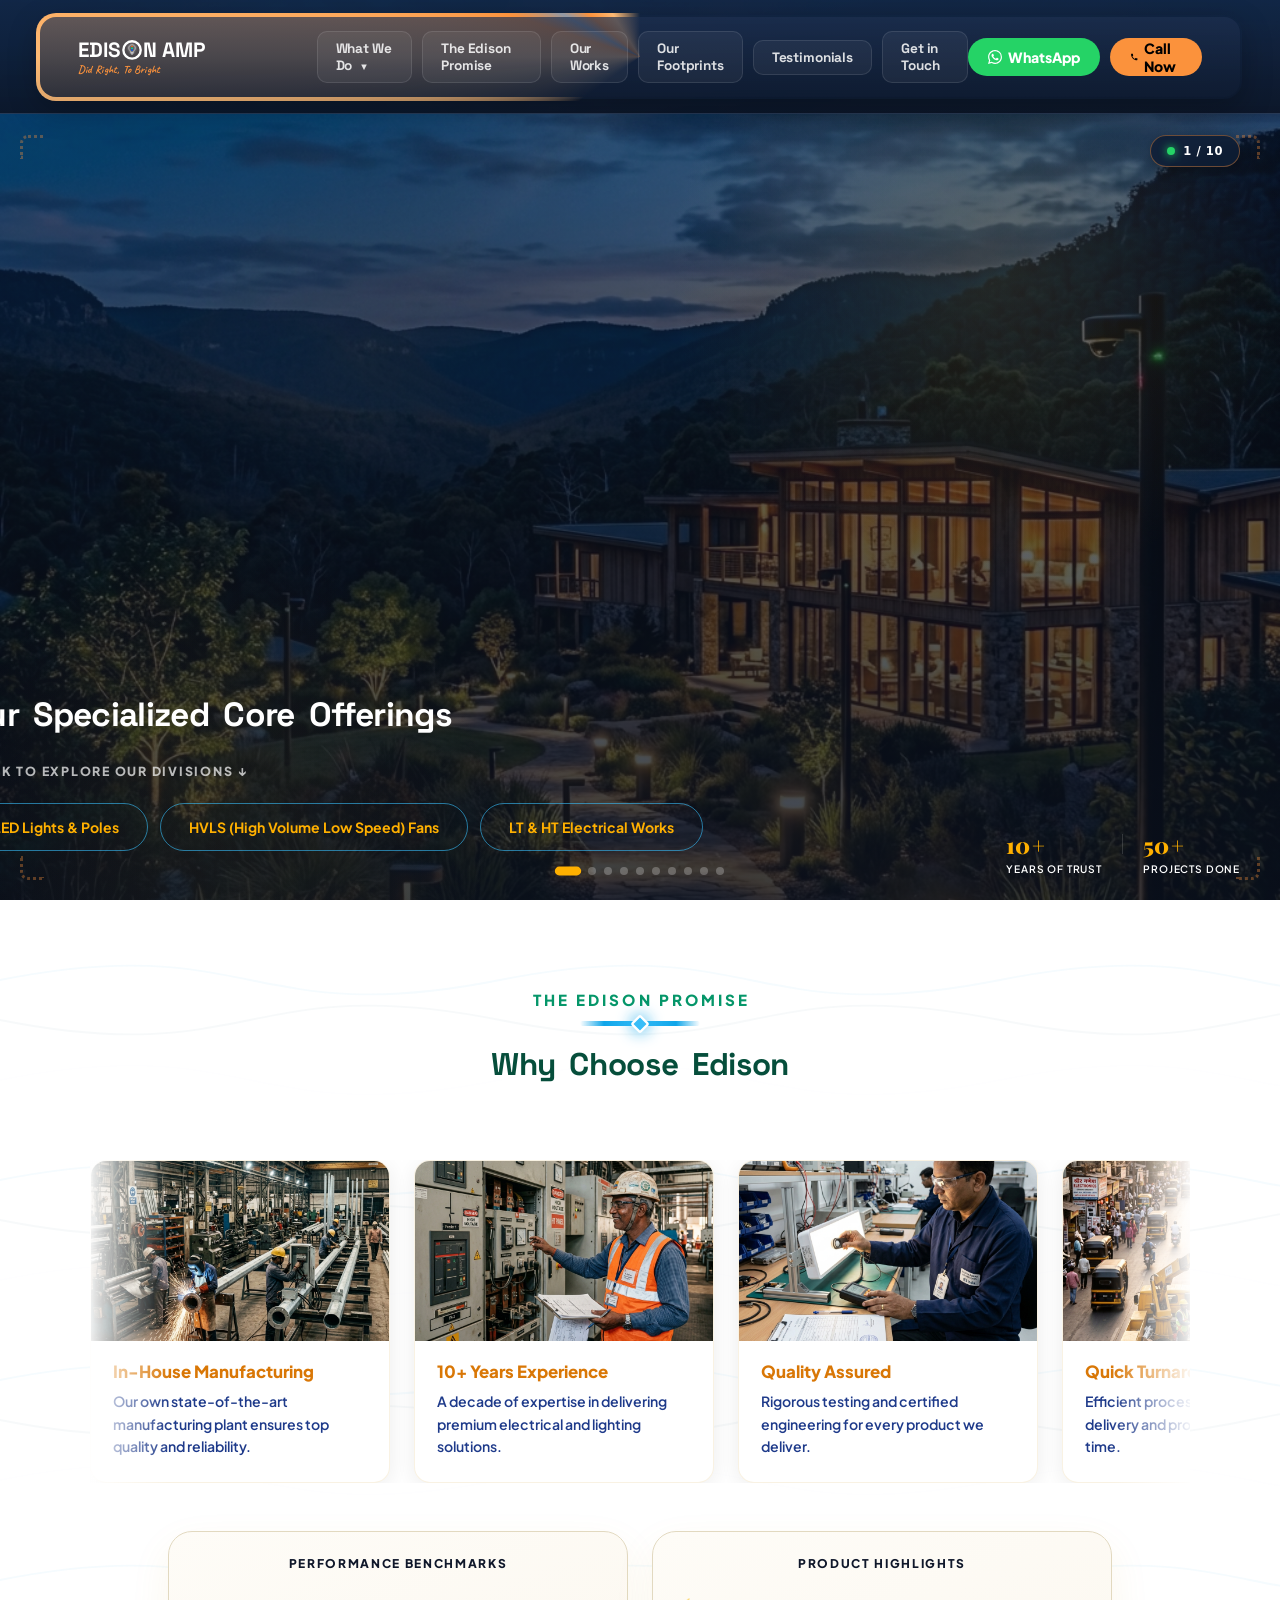
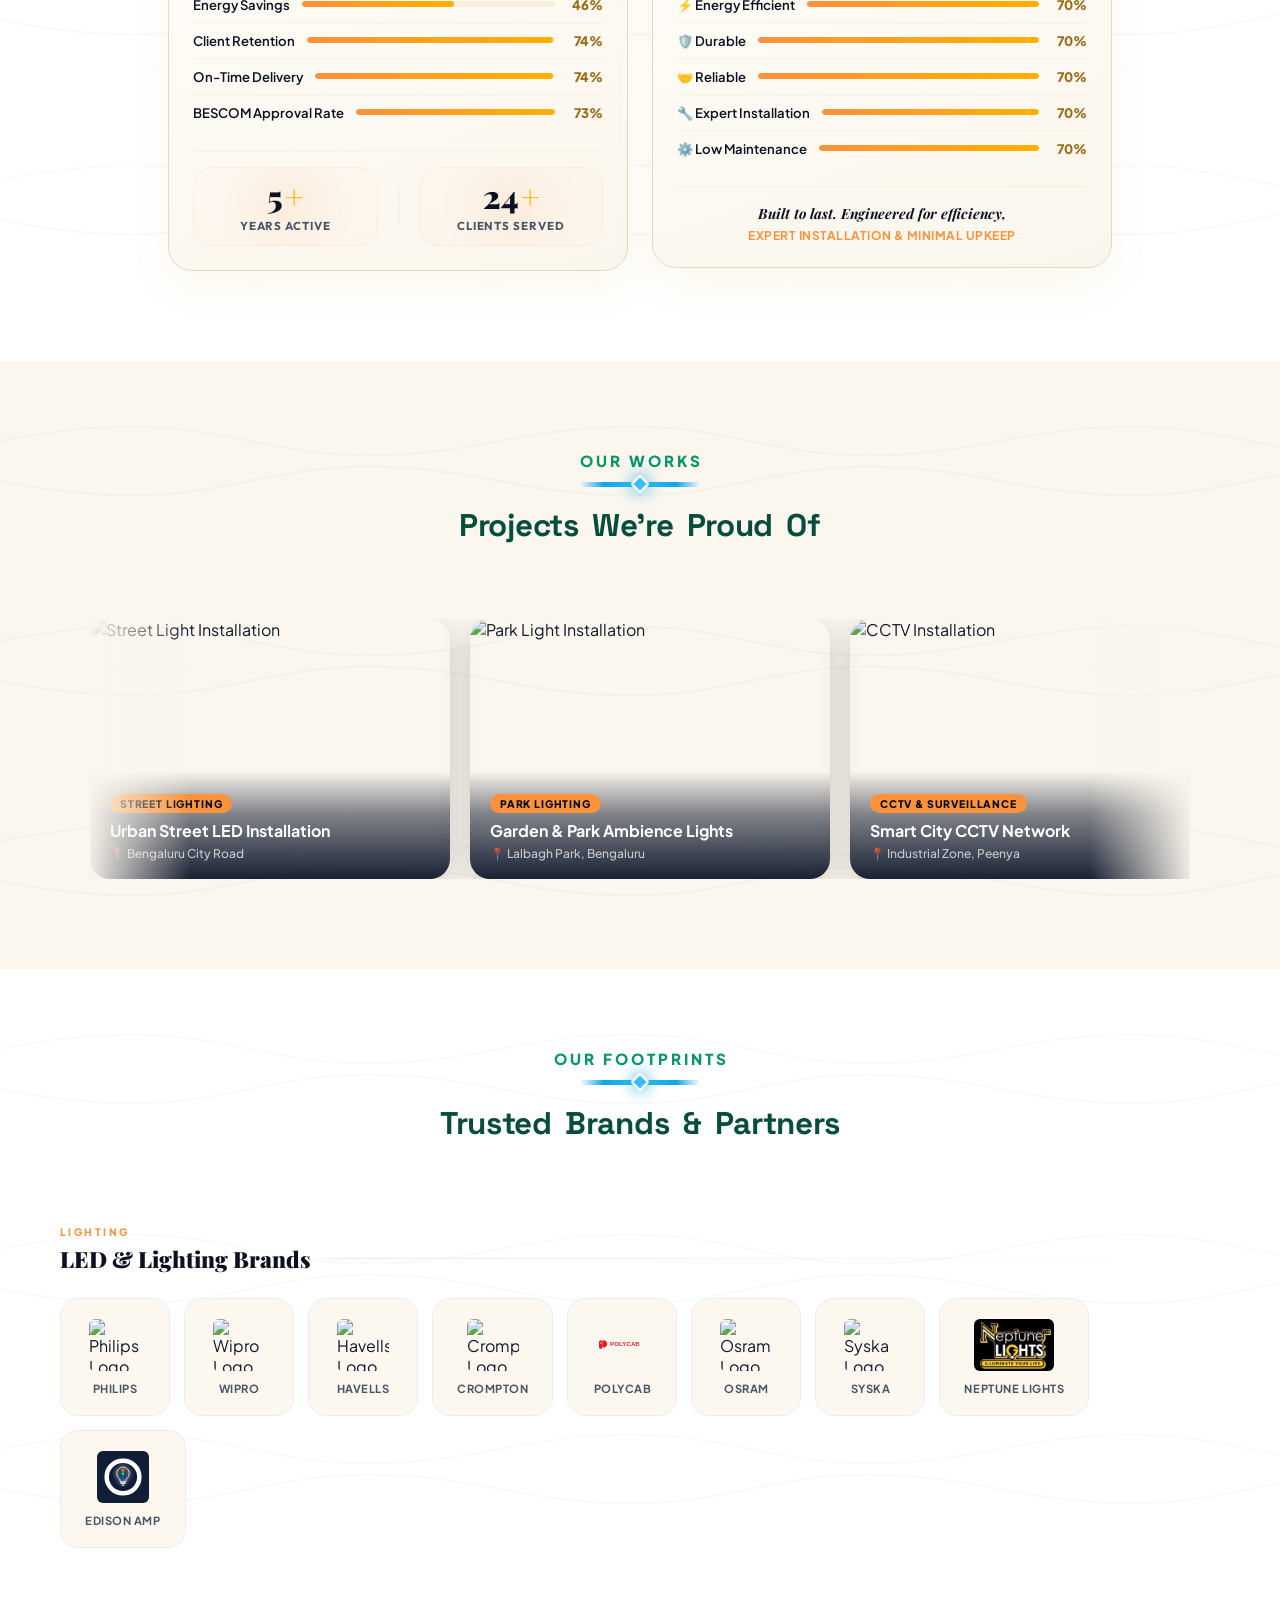
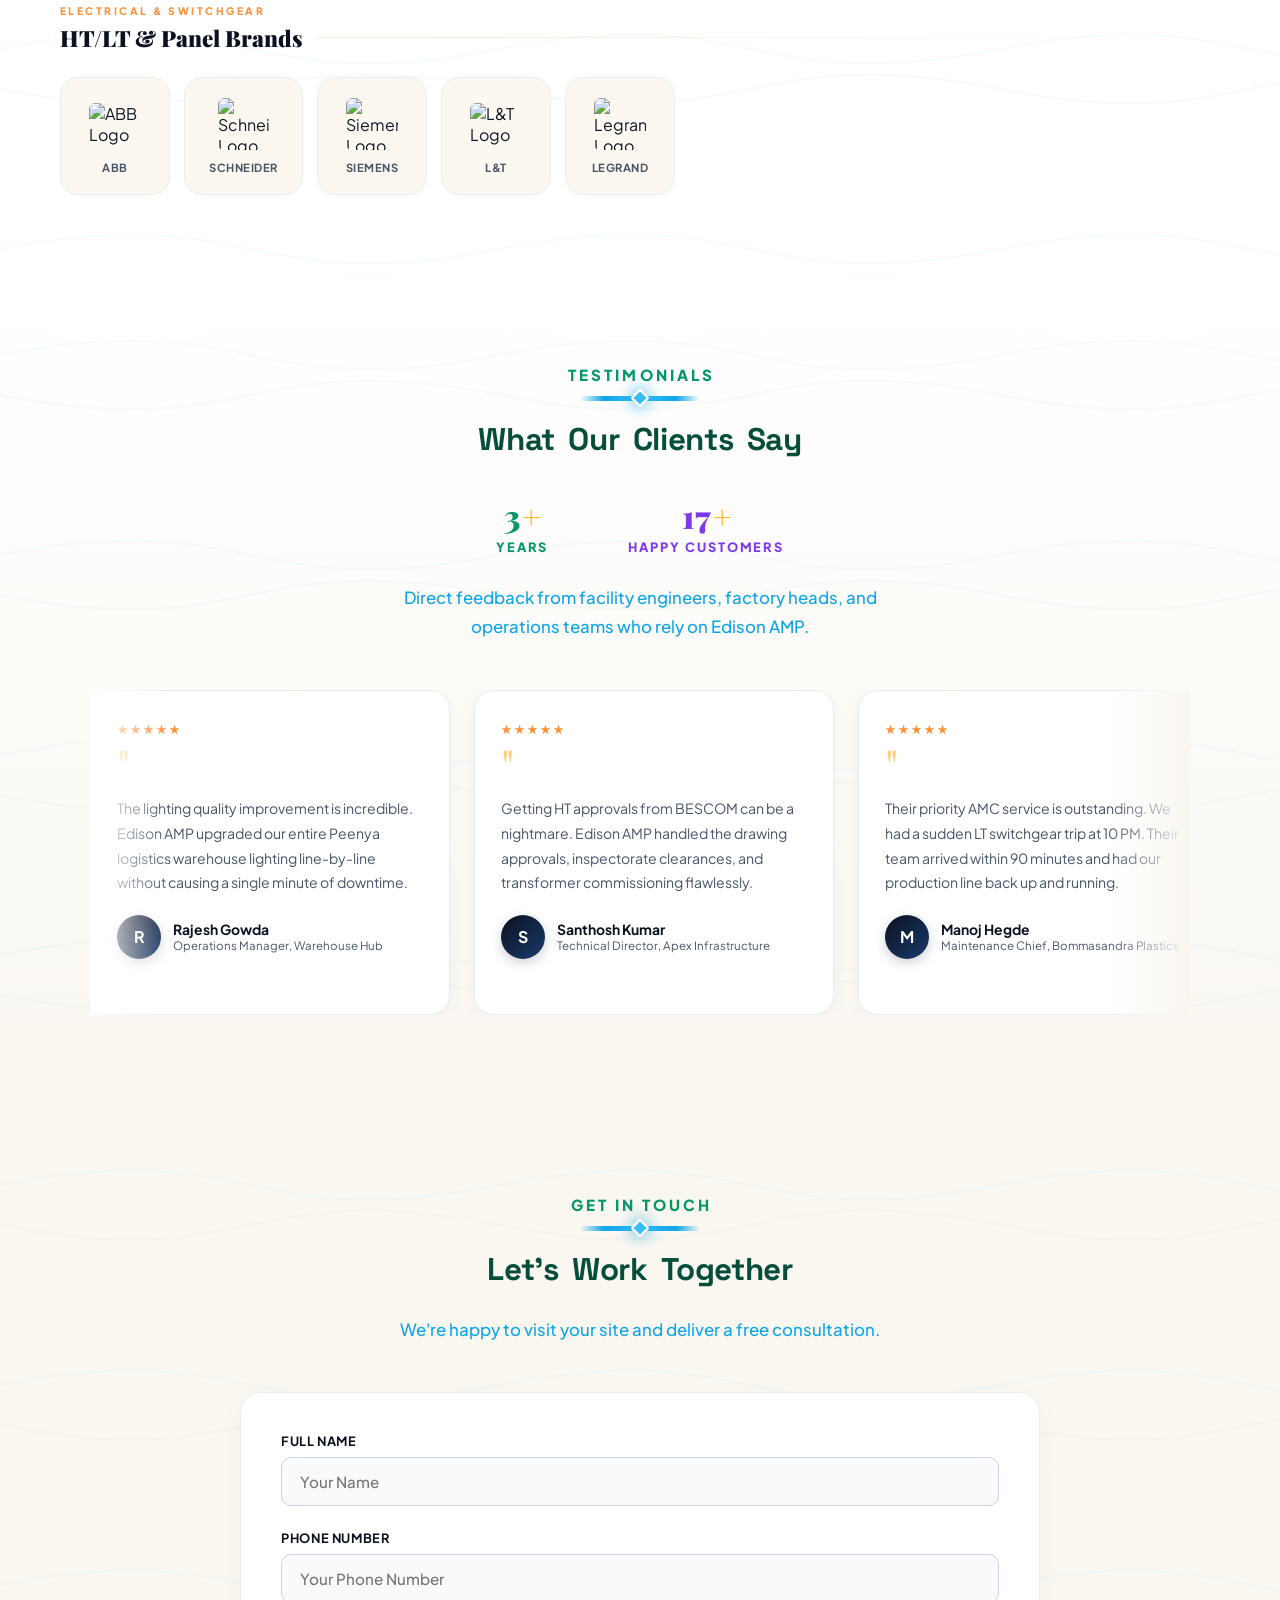
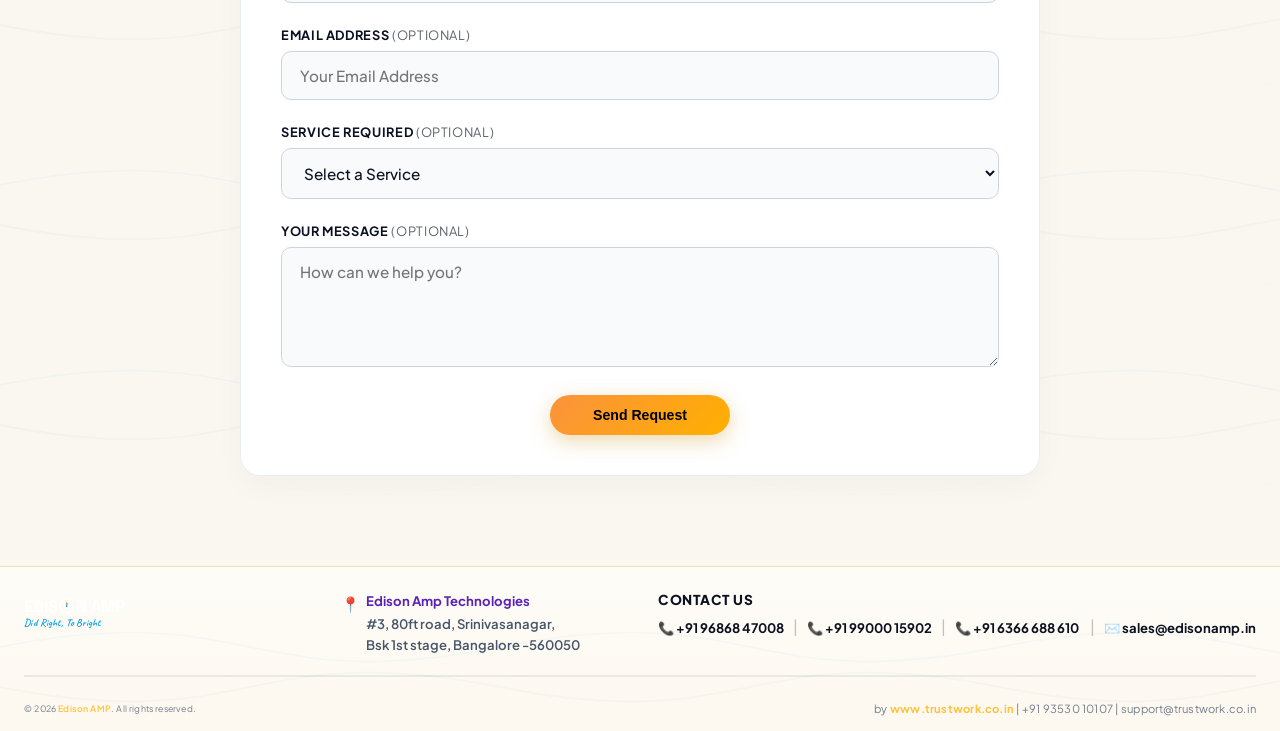
==== index.html @ 465df11e "Restore high-contrast background slide gradients for lighting contrast" ====
<!DOCTYPE html>
<html lang="en">
<head>
<meta charset="UTF-8"/>
<meta name="viewport" content="width=device-width, initial-scale=1.0"/>
<title>Edison AMP — Premium LED Lights, HVLS Fans & Electrical Works</title>
<meta name="description" content="Edison AMP — Premium LED Lights, HVLS Fans & HT/LT Electrical Works. We specialize in energy efficiency, heavy ventilation, switchgear setups, and AMC audits."/>
<script>document.documentElement.classList.add('js-enabled');</script>
<link href="https://fonts.googleapis.com/css2?family=Playfair+Display:wght@700;900&family=Plus+Jakarta+Sans:wght@400;500;600;700&family=Caveat:wght@500;700&family=Outfit:wght@600;700;800&family=Courier+Prime:ital,wght@0,400;0,700;1,400;1,700&display=swap" rel="stylesheet"/>
<link rel="stylesheet" href="index.css?v=3"/>
</head>
<body>

<!-- PAGE LOAD TRANSITION OVERLAY -->
<div class="page-loader fade-out" id="pageLoader">
  <div class="loader-logo-o">
    <svg viewBox="0 0 100 100" width="100%" height="100%">
      <defs>
        <filter id="loader-glow" x="-30%" y="-30%" width="160%" height="160%">
          <feGaussianBlur stdDeviation="5" result="blur" />
          <feComposite in="SourceGraphic" in2="blur" operator="over" />
        </filter>
        <filter id="loader-bulb-glow" x="-35%" y="-35%" width="170%" height="170%">
          <feGaussianBlur stdDeviation="7" result="b1" />
          <feGaussianBlur stdDeviation="3" result="b2" />
          <feMerge>
            <feMergeNode in="b1" />
            <feMergeNode in="b2" />
            <feMergeNode in="SourceGraphic" />
          </feMerge>
        </filter>
      </defs>
      <circle cx="50" cy="50" r="40" fill="none" stroke="#EDE4D5" stroke-width="11" />
      <g transform="translate(0, -3) scale(0.95)" style="transform-origin: 50px 48px">
        <path d="M34,44 C34,35.16 41.16,28 50,28 C58.84,28 66,35.16 66,44 C66,49.8 62.8,54.5 59.5,57.8 C58,59.3 57.2,61.6 57.2,63.8 L57.2,65.5 L42.8,65.5 L42.8,63.8 C42.8,61.6 42,59.3 40.5,57.8 C37.2,54.5 34,49.8 34,44 Z" fill="transparent" stroke="#EDE4D5" stroke-width="2.5" filter="url(#loader-bulb-glow)" />
        <path d="M44.5,66.5 L55.5,66.5 C56.3,66.5 57,67 57,67.8 L57,69.5 C57,70.3 56.3,71 55.5,71 L44.5,71 C43.7,71 43,70.3 43,69.5 L43,67.8 C43,67 43.7,66.5 44.5,66.5 Z" fill="#EDE4D5" />
        <path d="M47,72.5 L53,72.5 C53.5,72.5 54,72.9 54,73.4 L53.5,75 C53,76 47,76 46.5,75 L46,73.4 C46,72.9 46.5,72.5 47,72.5 Z" fill="#EDE4D5" opacity="0.9" />
        <circle cx="50" cy="36" r="4" fill="#FF6B00" filter="url(#loader-glow)" />
        <circle cx="50" cy="45" r="4" fill="#00E396" filter="url(#loader-glow)" />
        <circle cx="50" cy="54" r="4" fill="#0052FF" filter="url(#loader-glow)" />
      </g>
    </svg>
  </div>
</div>
<script>
  // Hide loader when page is shown or restored from back-forward cache (BFCache)
  window.addEventListener('pageshow', (event) => {
    const loader = document.getElementById('pageLoader');
    if (loader) {
      // For homepage, ensure it is faded out immediately
      if (window.location.pathname.endsWith('index.html') || window.location.pathname === '/' || !window.location.pathname.includes('.html')) {
        loader.classList.add('fade-out');
      } else {
        setTimeout(() => {
          loader.classList.add('fade-out');
        }, 400);
      }
    }
  });

  // Intercept standard local page links to trigger loader immediately
  document.addEventListener('DOMContentLoaded', () => {
    document.querySelectorAll('a').forEach(link => {
      const href = link.getAttribute('href');
      // Skip loader when navigating back to homepage (index.html)
      if (href && href !== 'index.html' && !href.startsWith('index.html') && (href.endsWith('.html') || href.includes('.html#')) && !link.getAttribute('target') && !href.startsWith('#')) {
        link.addEventListener('click', (e) => {
          if (e.button === 1 || e.metaKey || e.ctrlKey || e.shiftKey) return;
          const loader = document.getElementById('pageLoader');
          if (loader) {
            loader.classList.remove('fade-out');
          }
        });
      }
    });
  });
</script>

<!-- FLOATING CONTACTS -->


<!-- SCROLL PROGRESS BAR -->
<div class="scroll-progress-bar" id="scrollProgress"></div>

<!-- Scroll to Top button removed per request -->

<!-- BACKGROUND HEADER BAR -->
<div class="nav-bg-bar">
  <!-- Temporary beam lights disabled per request
  <div class="nav-light light-top-left"></div>
  <div class="nav-light light-top-right"></div>
  <div class="nav-light light-bottom-left"></div>
  <div class="nav-light light-bottom-right"></div>
  -->
</div>

<!-- NAV -->
<nav>
  <a class="nav-logo" href="#home">
    <svg xmlns="http://www.w3.org/2000/svg" class="nav-logo-svg" viewBox="0 0 1500 350" width="100%" height="100%">
        <defs>
          <style>
            @import url('https://fonts.googleapis.com/css2?family=Comfortaa:wght@600;700&family=Fredoka:wght@600;700&family=Inter:wght@600;700&family=Montserrat:wght@600;700;800&family=Outfit:wght@600;700;800&family=Quicksand:wght@600;700&family=Space+Grotesk:wght@600;700&display=swap');
            .vector-base-container {
              background-color: transparent;
              width: 1500px;
              height: 350px;
              display: flex;
              flex-direction: column;
              align-items: flex-start;
              justify-content: center;
              text-align: left;
              box-sizing: border-box;
              font-family: 'Space Grotesk', system-ui, sans-serif;
            }
            .text-row-container {
              display: flex;
              align-items: center;
              justify-content: flex-start;
              text-transform: uppercase;
              font-size: 130px;
              letter-spacing: -0.01em;
              font-weight: 900;
              color: var(--logo-color, #0C3866);
              line-height: 1;
              white-space: nowrap;
            }
            .custom-o-graphic {
              width: 1.05em;
              height: 1.05em;
              margin-left: 0.04em;
              margin-right: 0.02em;
              display: inline-block;
            }
            .suffix-amp-row {
              margin-left: 0.25em;
              color: var(--logo-color, #0C3866);
            }
            .tagline-container-block {
              margin-top: 12px;
              font-family: "Caveat", cursive;
              font-size: 70px;
              letter-spacing: 0.02em;
              color: var(--logo-tagline-color, #0ea5e9);
              text-transform: none;
              font-weight: 800;
              line-height: 1.2;
              white-space: nowrap;
              max-width: 100%;
              text-align: left;
            }
          </style>
          
          <filter id="glow-fx" x="-30%" y="-30%" width="160%" height="160%">
            <feGaussianBlur stdDeviation="3.5" result="blur" />
            <feComposite in="SourceGraphic" in2="blur" operator="over" />
          </filter>
          
          <filter id="bulb-glow-fx" x="-35%" y="-35%" width="170%" height="170%">
            <feGaussianBlur stdDeviation="5" result="b1" />
            <feGaussianBlur stdDeviation="2" result="b2" />
            <feMerge>
              <feMergeNode in="b1" />
              <feMergeNode in="b2" />
              <feMergeNode in="SourceGraphic" />
            </feMerge>
          </filter>
        </defs>

        <rect width="1500" height="350" fill="transparent" />

        <foreignObject x="0" y="0" width="1500" height="350">
          <div xmlns="http://www.w3.org/1999/xhtml" class="vector-base-container">
            <div class="text-row-container">
              <span>EDIS</span>
              <div class="custom-o-graphic">
                <svg viewBox="0 0 100 100" width="100%" height="100%">
                  <!-- O Ring -->
                  <circle cx="50" cy="50" r="40" fill="none" stroke="currentColor" stroke-width="11" />
                  
                  <!-- Internal Bulb -->
                  <g transform="translate(0, -3) scale(0.95)" style="transform-origin: 50px 48px">
                    <path d="M34,44 C34,35.16 41.16,28 50,28 C58.84,28 66,35.16 66,44 C66,49.8 62.8,54.5 59.5,57.8 C58,59.3 57.2,61.6 57.2,63.8 L57.2,65.5 L42.8,65.5 L42.8,63.8 C42.8,61.6 42,59.3 40.5,57.8 C37.2,54.5 34,49.8 34,44 Z" 
                          fill="transparent" 
                          stroke="currentColor" 
                          stroke-width="2" 
                          filter="url(#bulb-glow-fx)" />
                    
                    <path d="M44.5,66.5 L55.5,66.5 C56.3,66.5 57,67 57,67.8 L57,69.5 C57,70.3 56.3,71 55.5,71 L44.5,71 C43.7,71 43,70.3 43,69.5 L43,67.8 C43,67 43.7,66.5 44.5,66.5 Z" fill="currentColor" />
                    <path d="M47,72.5 L53,72.5 C53.5,72.5 54,72.9 54,73.4 L53.5,75 C53,76 47,76 46.5,75 L46,73.4 C46,72.9 46.5,72.5 47,72.5 Z" fill="currentColor" opacity="0.9" />

                    
                      <circle cx="50" cy="36" r="3.5" fill="#FF6B00" filter="url(#glow-fx)" />
                      <circle cx="50" cy="45" r="3.5" fill="#00E396" filter="url(#glow-fx)" />
                      <circle cx="50" cy="54" r="3.5" fill="#0052FF" filter="url(#glow-fx)" />
                    
                  </g>
                </svg>
              </div>
              <span>N</span>
              <span class="suffix-amp-row">AMP</span>
            </div>

            <div class="tagline-container-block">
              Did Right, To Bright
            </div>
          </div>
        </foreignObject>
      </svg>
  </a>
  <ul class="nav-links">
    <li class="dropdown">
      <a href="#what-we-do" class="dropdown-toggle">What We Do <span class="nav-arrow">▼</span></a>
      <ul class="dropdown-menu">
        <li><a href="led-lighting.html">LED Lights and Poles</a></li>
        <li><a href="hvls-fans.html">HVLS (High Volume Low Speed) Fans</a></li>
        <li><a href="electrical-work.html">LT &amp; HT Electrical Works</a></li>
      </ul>
    </li>
    <li><a href="#edison-promise">The Edison Promise</a></li>
    <li><a href="#our-works">Our Works</a></li>
    <li><a href="#our-footprints">Our Footprints</a></li>
    <li><a href="#testimonials">Testimonials</a></li>
    <li><a href="#get-in-touch">Get in Touch</a></li>
  </ul>
  <div class="nav-actions">
    <a class="nav-wa" href="https://wa.me/919686847008?text=Hello%20Edison%20Amp%20Technologies%2C%20I%20need%20your%20services!" target="_blank">
      <svg xmlns="http://www.w3.org/2000/svg" width="14" height="14" fill="currentColor" viewBox="0 0 24 24"><path d="M17.472 14.382c-.297-.149-1.758-.867-2.03-.967-.273-.099-.471-.148-.67.15-.197.297-.767.966-.94 1.164-.173.199-.347.223-.644.075-.297-.15-1.255-.463-2.39-1.475-.883-.788-1.48-1.761-1.653-2.059-.173-.297-.018-.458.13-.606.134-.133.298-.347.446-.52.149-.174.198-.298.298-.497.099-.198.05-.371-.025-.52-.075-.149-.669-1.612-.916-2.207-.242-.579-.487-.5-.669-.51-.173-.008-.371-.01-.57-.01-.198 0-.52.074-.792.372-.272.297-1.04 1.016-1.04 2.479 0 1.462 1.065 2.875 1.213 3.074.149.198 2.096 3.2 5.077 4.487.709.306 1.262.489 1.694.625.712.227 1.36.195 1.871.118.571-.085 1.758-.719 2.006-1.413.248-.694.248-1.289.173-1.413-.074-.124-.272-.198-.57-.347m-5.421 7.403h-.004a9.87 9.87 0 01-5.031-1.378l-.361-.214-3.741.982.998-3.648-.235-.374a9.86 9.86 0 01-1.51-5.26c.001-5.45 4.436-9.884 9.888-9.884 2.64 0 5.122 1.03 6.988 2.898a9.825 9.825 0 012.893 6.994c-.003 5.45-4.437 9.884-9.885 9.884m8.413-18.297A11.815 11.815 0 0012.05 0C5.495 0 .16 5.335.157 11.892c0 2.096.547 4.142 1.588 5.945L.057 24l6.305-1.654a11.882 11.882 0 005.683 1.448h.005c6.554 0 11.89-5.335 11.893-11.893a11.821 11.821 0 00-3.48-8.413z"/></svg>
      <span>WhatsApp</span>
    </a>
    <a class="nav-cta" href="tel:+919686847008">
      <svg xmlns="http://www.w3.org/2000/svg" width="14" height="14" fill="currentColor" viewBox="0 0 24 24"><path d="M6.62 10.79c1.44 2.83 3.76 5.14 6.59 6.59l2.2-2.2c.27-.27.67-.36 1.02-.24 1.12.37 2.33.57 3.57.57.55 0 1 .45 1 1V20c0 .55-.45 1-1 1-9.39 0-17-7.61-17-17 0-.55.45-1 1-1h3.5c.55 0 1 .45 1 1 0 1.25.2 2.45.57 3.57.11.35.03.74-.25 1.02l-2.2 2.2z"/></svg>
      <span>Call Now</span>
    </a>
  </div>
  <div class="hamburger" onclick="toggleMenu()">
    <span></span><span></span><span></span>
  </div>
</nav>

<!-- MOBILE MENU -->
<div class="mobile-menu" id="mobileMenu">
  <button class="mobile-close" onclick="toggleMenu()">✕</button>
  <a href="#what-we-do" onclick="toggleMenu()">What We Do</a>
  <div class="mobile-sub-menu">
    <a href="led-lighting.html" onclick="toggleMenu()">LED Lights and Poles</a>
    <a href="hvls-fans.html" onclick="toggleMenu()">HVLS (High Volume Low Speed) Fans</a>
    <a href="electrical-work.html" onclick="toggleMenu()">LT &amp; HT Electrical Works</a>
  </div>
  <a href="#edison-promise" onclick="toggleMenu()">The Edison Promise</a>
  <a href="#our-works" onclick="toggleMenu()">Our Works</a>
  <a href="#our-footprints" onclick="toggleMenu()">Our Footprints</a>
  <a href="#testimonials" onclick="toggleMenu()">Testimonials</a>
  <a href="#get-in-touch" onclick="toggleMenu()">Get in Touch</a>
  <a href="tel:+919686847008" style="color:var(--gold2);">📞 +91 96868 47008</a>
  <a href="https://wa.me/919686847008?text=Hello%20Edison%20Amp%20Technologies%2C%20I%20need%20your%20services!" target="_blank" style="color:#25D366; margin-top: 15px;">💬 WhatsApp</a>
</div>

<!-- HERO -->
<section id="home" style="min-height:100vh;padding:145px 24px 50px;position:relative;overflow:hidden;display:flex;flex-direction:column;justify-content:flex-end;">
  <div class="hero-bg-slideshow">
    <div class="hero-bg-slide active" style="background-image: linear-gradient(rgba(11,18,32,0.45) 0%, rgba(11,18,32,0.8) 100%), url('images/hero_background_scenery_v1_clean.png');"></div>
    <div class="hero-bg-slide" style="background-image: linear-gradient(rgba(11,18,32,0.45) 0%, rgba(11,18,32,0.8) 100%), url('images/hero_background_scenery_v2_clean.png');"></div>
    <div class="hero-bg-slide" style="background-image: linear-gradient(rgba(11,18,32,0.45) 0%, rgba(11,18,32,0.8) 100%), url('images/hero_background_scenery_v3.png');"></div>
    <div class="hero-bg-slide" style="background-image: linear-gradient(rgba(11,18,32,0.45) 0%, rgba(11,18,32,0.8) 100%), url('images/hero_background_scenery_v4_clean.png');"></div>
    <div class="hero-bg-slide" style="background-image: linear-gradient(rgba(11,18,32,0.45) 0%, rgba(11,18,32,0.8) 100%), url('images/hero_background_scenery_v5_clean.png');"></div>
    <div class="hero-bg-slide" style="background-image: linear-gradient(rgba(11,18,32,0.45) 0%, rgba(11,18,32,0.8) 100%), url('images/hero_background_scenery_v6_clean.png');"></div>
    <div class="hero-bg-slide" style="background-image: linear-gradient(rgba(11,18,32,0.45) 0%, rgba(11,18,32,0.8) 100%), url('images/hero_background_scenery_v7.png');"></div>
    <div class="hero-bg-slide" style="background-image: linear-gradient(rgba(11,18,32,0.45) 0%, rgba(11,18,32,0.8) 100%), url('images/hero_background_scenery_v8_clean.png');"></div>
    <div class="hero-bg-slide" style="background-image: linear-gradient(rgba(11,18,32,0.45) 0%, rgba(11,18,32,0.8) 100%), url('images/hero_background_scenery_v9.png'); background-size: contain !important; background-repeat: no-repeat !important; background-position: center center !important; background-color: #091222 !important;"></div>
    <div class="hero-bg-slide" style="background-image: linear-gradient(rgba(11,18,32,0.45) 0%, rgba(11,18,32,0.8) 100%), url('images/hero_background_scenery_v10.png');"></div>
  </div>
  <div class="hero-bg-badge" style="position: absolute; top: 135px; right: 40px; background: rgba(15, 30, 54, 0.85); border: 1px solid rgba(251, 146, 60, 0.4); color: #fff; padding: 8px 16px; border-radius: 30px; font-size: 0.72rem; font-weight: 700; font-family: system-ui, sans-serif; letter-spacing: 0.05em; z-index: 10; backdrop-filter: blur(8px); box-shadow: 0 4px 12px rgba(0,0,0,0.25); display: flex; align-items: center; gap: 8px; transition: all 0.3s ease;">
    <span style="display:inline-block; width:8px; height:8px; border-radius:50%; background:#25D366; box-shadow: 0 0 8px #25D366;"></span>
    <span id="hero-bg-label">1 / 10</span>
  </div>
  <div class="camera-viewfinder">
    <div class="viewfinder-corner viewfinder-tl"></div>
    <div class="viewfinder-corner viewfinder-tr"></div>
    <div class="viewfinder-corner viewfinder-bl"></div>
    <div class="viewfinder-corner viewfinder-br"></div>
  </div>
  <div class="hero-glow"></div>
  <div class="hero-glow2"></div>
 
  <div class="hero-inner" id="heroInner">
 
    <!-- ══ LEFT PANEL: Core Offerings & Actions ══ -->
    <div>
      <h1 class="interactive-title" style="font-family:'Space Grotesk',sans-serif;font-size:clamp(1.4rem,2.8vw,2.1rem);font-weight:800;color:#ffffff;line-height:1.2;margin-bottom:20px;letter-spacing:-0.02em;">
        Our Specialized Core Offerings
      </h1>
      
      <p style="font-size:.78rem;font-weight:800;letter-spacing:.14em;text-transform:uppercase;color:rgba(255, 255, 255, 0.7);margin-bottom:16px;">Click to explore our divisions ↓</p>
      
      <div class="core-offerings-grid">
        <a href="led-lighting.html" class="offering-card">LED Lights &amp; Poles</a>
        <a href="hvls-fans.html" class="offering-card">HVLS (High Volume Low Speed) Fans</a>
        <a href="electrical-work.html" class="offering-card">LT &amp; HT Electrical Works</a>
      </div>
    </div><!-- /left -->

    <!-- ══ RIGHT PANEL: Company Profile / About Us (Temporarily commented out) ══
    <div class="hero-visual" style="position:relative; display: flex; align-items: stretch; justify-content: center; width: 100%;">
      <div style="background: linear-gradient(145deg, #ffffff, #fbf8ef); border: 1.5px solid rgba(200, 148, 31, 0.25); border-radius: 28px; padding: 40px; box-shadow: 0 30px 80px rgba(11,29,58,0.06), 0 0 0 1px rgba(255,255,255,0.8) inset; display: flex; flex-direction: column; gap: 24px; position: relative; overflow: hidden; width: 100%; max-width: 580px;">
        <div style="position: absolute; top: -50px; right: -50px; width: 150px; height: 150px; background: radial-gradient(circle, rgba(200,148,31,0.06) 0%, transparent 70%); border-radius: 50%;"></div>
        
        <div>
          <span style="background: rgba(200,148,31,0.12); color: #9a6a15; font-size: 0.72rem; font-weight: 800; padding: 6px 14px; border-radius: 50px; letter-spacing: 0.08em; text-transform: uppercase;">⚡ ESTD. 2017 | BENGALURU</span>
          <h2 style="font-family: 'Playfair Display', serif; font-size: 1.35rem; font-weight: 700; color: var(--navy); margin-top: 16px; margin-bottom: 6px; line-height: 1.3;">
            Company Profile &amp; About Us
          </h2>
          <div style="width: 60px; height: 4px; background: linear-gradient(90deg, var(--gold), var(--gold2)); border-radius: 2px; margin-top: 12px; margin-bottom: 8px;"></div>
        </div>
        
        <div id="profile-text-container" style="display: flex; flex-direction: column; gap: 20px;">
          <p style="font-family: system-ui, -apple-system, BlinkMacSystemFont, 'Segoe UI', Roboto, sans-serif; font-size: 1.05rem; color: #334155; line-height: 1.7; margin: 0; font-weight: 400; text-align: justify; word-spacing: 0.08em; letter-spacing: 0.01em;">
            <strong class="brand-inline" style="font-family: 'Playfair Display', serif; font-weight: 900; font-style: italic; color: #0C3866; font-size: 1.15rem;">Edison AMP</strong> is a premier manufacturer, turnkey contractor, and innovative retailer of advanced electrical infrastructure and sustainable green lighting solutions, specializing in LED lights and Poles, HVLS Fans, and HT and LT work.
          </p>
          <p style="font-family: system-ui, -apple-system, BlinkMacSystemFont, 'Segoe UI', Roboto, sans-serif; font-size: 1.05rem; color: #334155; line-height: 1.7; margin: 0; font-weight: 400; text-align: justify; word-spacing: 0.08em; letter-spacing: 0.01em;">
            We have built a reputation for engineering energy-efficient, high-performance systems that power modern environments, smart cities, and rural developments, including street lighting and high-mast installations. We take pride in our end-to-end, in-house manufacturing capabilities, delivering robust industrial products alongside comprehensive electrical engineering services.
          </p>
        </div>

      </div>
    </div>
    -->

  </div><!-- /hero-inner -->
  
  <div class="hero-stats">
    <div class="stat-item"><div class="stat-num" data-target="10" data-duration="2000">0</div><div class="stat-lbl">Years of Trust</div></div>
    <div class="stat-divider"></div>
    <div class="stat-item"><div class="stat-num" data-target="50" data-duration="2000">0</div><div class="stat-lbl">Projects Done</div></div>
  </div>
  
  <div class="hero-dots" style="position: absolute; bottom: 25px; left: 50%; transform: translateX(-50%); z-index: 10;">
    <button class="hero-dot active"></button>
    <button class="hero-dot"></button>
    <button class="hero-dot"></button>
    <button class="hero-dot"></button>
    <button class="hero-dot"></button>
    <button class="hero-dot"></button>
    <button class="hero-dot"></button>
    <button class="hero-dot"></button>
    <button class="hero-dot"></button>
    <button class="hero-dot"></button>
  </div>
</section>

<!-- WHAT WE DO -->



<!-- THE EDISON PROMISE -->
<section class="section why-section-bg" id="edison-promise">
  <div class="section-inner">
    <div style="display: block;">
      <div class="reveal" style="text-align: center; margin-bottom: 50px;">
        <p class="sec-eyebrow">The Edison Promise</p>
        <div class="gold-line" style="margin: 0 auto 20px;"></div>
        <h2 class="sec-title interactive-title">
          Why Choose Edison
          <svg class="curvy-underline" viewBox="0 0 600 30" xmlns="http://www.w3.org/2000/svg">
            <path class="curvy-path" d="M 10,15 C 100,5 200,25 300,15 C 400,5 500,25 590,15" />
          </svg>
        </h2>
      </div>

      <div class="why-carousel-wrap reveal reveal-delay-1">
        <div class="why-track">
          <!-- Card Set 1 -->
          <div class="why-card">
            <div class="why-card-img-wrap">
              <img src="images/why_manufacturing.png" alt="Manufacturing Plant" class="why-card-img"/>
            </div>
            <div class="why-card-body">
              <h3 class="why-card-title">In-House Manufacturing</h3>
              <p class="why-card-desc">Our own state-of-the-art manufacturing plant ensures top quality and reliability.</p>
            </div>
          </div>
          <div class="why-card">
            <div class="why-card-img-wrap">
              <img src="images/why_experience.png" alt="10+ Years Experience" class="why-card-img"/>
            </div>
            <div class="why-card-body">
              <h3 class="why-card-title">10+ Years Experience</h3>
              <p class="why-card-desc">A decade of expertise in delivering premium electrical and lighting solutions.</p>
            </div>
          </div>
          <div class="why-card">
            <div class="why-card-img-wrap">
              <img src="images/why_quality.png" alt="Quality Assured" class="why-card-img"/>
            </div>
            <div class="why-card-body">
              <h3 class="why-card-title">Quality Assured</h3>
              <p class="why-card-desc">Rigorous testing and certified engineering for every product we deliver.</p>
            </div>
          </div>
          <div class="why-card">
            <div class="why-card-img-wrap">
              <img src="images/why_turnaround.png" alt="Quick Turnaround" class="why-card-img"/>
            </div>
            <div class="why-card-body">
              <h3 class="why-card-title">Quick Turnaround</h3>
              <p class="why-card-desc">Efficient processes guarantee fast delivery and project completion on time.</p>
            </div>
          </div>
          <!-- Duplicate Set for seamless infinite loop -->
          <div class="why-card">
            <div class="why-card-img-wrap">
              <img src="images/why_manufacturing.png" alt="Manufacturing Plant" class="why-card-img"/>
            </div>
            <div class="why-card-body">
              <h3 class="why-card-title">In-House Manufacturing</h3>
              <p class="why-card-desc">Our own state-of-the-art manufacturing plant ensures top quality and reliability.</p>
            </div>
          </div>
          <div class="why-card">
            <div class="why-card-img-wrap">
              <img src="images/why_experience.png" alt="10+ Years Experience" class="why-card-img"/>
            </div>
            <div class="why-card-body">
              <h3 class="why-card-title">10+ Years Experience</h3>
              <p class="why-card-desc">A decade of expertise in delivering premium electrical and lighting solutions.</p>
            </div>
          </div>
          <div class="why-card">
            <div class="why-card-img-wrap">
              <img src="images/why_quality.png" alt="Quality Assured" class="why-card-img"/>
            </div>
            <div class="why-card-body">
              <h3 class="why-card-title">Quality Assured</h3>
              <p class="why-card-desc">Rigorous testing and certified engineering for every product we deliver.</p>
            </div>
          </div>
          <div class="why-card">
            <div class="why-card-img-wrap">
              <img src="images/why_turnaround.png" alt="Quick Turnaround" class="why-card-img"/>
            </div>
            <div class="why-card-body">
              <h3 class="why-card-title">Quick Turnaround</h3>
              <p class="why-card-desc">Efficient processes guarantee fast delivery and project completion on time.</p>
            </div>
          </div>
        </div>
      </div>

      <!-- Two benchmark cards side by side -->
      <div style="display:flex; gap:24px; flex-wrap:wrap; justify-content:center; align-items:flex-start;">

        <!-- Card 1: Performance Benchmarks (existing) -->
        <div class="why-visual reveal reveal-delay-2" style="flex:1; min-width:280px; max-width:460px; padding: 24px;">
          <p style="font-size:0.75rem;font-weight:800;letter-spacing:.14em;text-transform:uppercase;margin-bottom:16px;text-align:center;">Performance Benchmarks</p>

          <div class="wv-row" style="padding: 9px 0;">
            <span class="wv-label" style="font-size: 0.82rem;">Energy Savings</span>
            <div class="wv-bar-wrap" style="height: 6px; margin: 0 12px;"><div class="wv-bar" data-width="60"></div></div>
            <span class="wv-pct" data-target="60" style="font-size: 0.82rem;">0%</span>
          </div>
          <div class="wv-row" style="padding: 9px 0;">
            <span class="wv-label" style="font-size: 0.82rem;">Client Retention</span>
            <div class="wv-bar-wrap" style="height: 6px; margin: 0 12px;"><div class="wv-bar" data-width="99"></div></div>
            <span class="wv-pct" data-target="99" style="font-size: 0.82rem;">0%</span>
          </div>
          <div class="wv-row" style="padding: 9px 0;">
            <span class="wv-label" style="font-size: 0.82rem;">On-Time Delivery</span>
            <div class="wv-bar-wrap" style="height: 6px; margin: 0 12px;"><div class="wv-bar" data-width="99"></div></div>
            <span class="wv-pct" data-target="99" style="font-size: 0.82rem;">0%</span>
          </div>
          <div class="wv-row" style="padding: 9px 0; border-bottom: none;">
            <span class="wv-label" style="font-size: 0.82rem;">BESCOM Approval Rate</span>
            <div class="wv-bar-wrap" style="height: 6px; margin: 0 12px;"><div class="wv-bar" data-width="100"></div></div>
            <span class="wv-pct" data-target="100" style="font-size: 0.82rem;">0%</span>
          </div>

          <!-- Running Numbers -->
          <div class="why-stats-row" style="justify-content: center; margin-top: 20px; border-top: 1px solid rgba(200, 148, 31, 0.1); padding-top: 16px; gap: 20px;">
            <div class="why-stat-item" style="text-align: center; padding: 12px 20px;">
              <div style="font-family:'Playfair Display',serif; font-size:2rem; font-weight:900; color:var(--navy); line-height:1; display:flex; align-items:baseline; justify-content:center;">
                <span class="stat-num" data-target="10" data-duration="3000" style="color:var(--navy);">0</span>
              </div>
              <div class="why-stat-lbl" style="font-size: 0.72rem; margin-top: 6px;">Years Active</div>
            </div>
            <div class="why-stat-divider" style="height: 40px;"></div>
            <div class="why-stat-item" style="text-align: center; padding: 12px 20px;">
              <div style="font-family:'Playfair Display',serif; font-size:2rem; font-weight:900; color:var(--navy); line-height:1; display:flex; align-items:baseline; justify-content:center;">
                <span class="stat-num" data-target="50" data-duration="3000" style="color:var(--navy);">0</span>
              </div>
              <div class="why-stat-lbl" style="font-size: 0.72rem; margin-top: 6px;">Clients Served</div>
            </div>
          </div>
        </div>

        <!-- Card 2: Product Highlights (new) -->
        <div class="why-visual reveal reveal-delay-3" style="flex:1; min-width:280px; max-width:460px; padding: 24px;">
          <p style="font-size:0.75rem;font-weight:800;letter-spacing:.14em;text-transform:uppercase;margin-bottom:16px;text-align:center;">Product Highlights</p>

          <div class="wv-row" style="padding: 9px 0;">
            <span class="wv-label" style="font-size: 0.82rem;">⚡ Energy Efficient</span>
            <div class="wv-bar-wrap" style="height: 6px; margin: 0 12px;"><div class="wv-bar" data-width="100"></div></div>
            <span class="wv-pct" data-target="100" style="font-size: 0.82rem;">0%</span>
          </div>
          <div class="wv-row" style="padding: 9px 0;">
            <span class="wv-label" style="font-size: 0.82rem;">🛡️ Durable</span>
            <div class="wv-bar-wrap" style="height: 6px; margin: 0 12px;"><div class="wv-bar" data-width="100"></div></div>
            <span class="wv-pct" data-target="100" style="font-size: 0.82rem;">0%</span>
          </div>
          <div class="wv-row" style="padding: 9px 0;">
            <span class="wv-label" style="font-size: 0.82rem;">🤝 Reliable</span>
            <div class="wv-bar-wrap" style="height: 6px; margin: 0 12px;"><div class="wv-bar" data-width="100"></div></div>
            <span class="wv-pct" data-target="100" style="font-size: 0.82rem;">0%</span>
          </div>
          <div class="wv-row" style="padding: 9px 0;">
            <span class="wv-label" style="font-size: 0.82rem;">🔧 Expert Installation</span>
            <div class="wv-bar-wrap" style="height: 6px; margin: 0 12px;"><div class="wv-bar" data-width="100"></div></div>
            <span class="wv-pct" data-target="100" style="font-size: 0.82rem;">0%</span>
          </div>
          <div class="wv-row" style="padding: 9px 0; border-bottom: none;">
            <span class="wv-label" style="font-size: 0.82rem;">⚙️ Low Maintenance</span>
            <div class="wv-bar-wrap" style="height: 6px; margin: 0 12px;"><div class="wv-bar" data-width="100"></div></div>
            <span class="wv-pct" data-target="100" style="font-size: 0.82rem;">0%</span>
          </div>

          <!-- Tagline at bottom -->
          <div style="margin-top: 20px; border-top: 1px solid rgba(200, 148, 31, 0.1); padding-top: 16px; text-align: center;">
            <p style="font-family:'Playfair Display',serif; font-size:0.88rem; color:var(--navy); font-weight:700; font-style:italic; line-height:1.5; margin:0 0 4px 0;">
              Built to last. Engineered for efficiency,
            </p>
            <p style="font-family:'Plus Jakarta Sans',sans-serif; font-size:0.75rem; color:var(--gold); font-weight:700; letter-spacing:0.04em; text-transform:uppercase; margin:0;">
              Expert Installation &amp; Minimal Upkeep
            </p>
          </div>
        </div>

      </div><!-- /two benchmark cards -->
    </div>
  </div>
</section>

<!-- OUR WORKS -->
<section class="section works-section-bg" id="our-works">
  <div class="section-inner">
    <div class="reveal" style="text-align:center;">
      <p class="sec-eyebrow">Our Works</p>
      <div class="gold-line" style="margin:0 auto 20px;"></div>
      <h2 class="sec-title interactive-title">
        Projects We're Proud Of
        <svg class="curvy-underline" viewBox="0 0 600 30" xmlns="http://www.w3.org/2000/svg">
          <path class="curvy-path" d="M 10,15 C 100,5 200,25 300,15 C 400,5 500,25 590,15" />
        </svg>
      </h2>
    </div>

    <!-- Installation Gallery Carousel -->
    <div class="install-carousel-wrap reveal reveal-delay-1">
      <div class="install-track">

        <!-- Card 1: Street Light -->
        <div class="install-card">
          <img src="https://images.unsplash.com/photo-1558618666-fcd25c85cd64?w=500&q=80" alt="Street Light Installation" class="install-img"/>
          <div class="install-overlay">
            <span class="install-tag">Street Lighting</span>
            <h3 class="install-title">Urban Street LED Installation</h3>
            <p class="install-loc">📍 Bengaluru City Road</p>
          </div>
        </div>

        <!-- Card 2: Park Light -->
        <div class="install-card">
          <img src="https://images.unsplash.com/photo-1506905925346-21bda4d32df4?w=500&q=80" alt="Park Light Installation" class="install-img"/>
          <div class="install-overlay">
            <span class="install-tag">Park Lighting</span>
            <h3 class="install-title">Garden & Park Ambience Lights</h3>
            <p class="install-loc">📍 Lalbagh Park, Bengaluru</p>
          </div>
        </div>

        <!-- Card 3: CCTV -->
        <div class="install-card">
          <img src="https://images.unsplash.com/photo-1557597774-9d273605dfa9?w=500&q=80" alt="CCTV Installation" class="install-img"/>
          <div class="install-overlay">
            <span class="install-tag">CCTV & Surveillance</span>
            <h3 class="install-title">Smart City CCTV Network</h3>
            <p class="install-loc">📍 Industrial Zone, Peenya</p>
          </div>
        </div>

        <!-- Card 4: High Mast Light -->
        <div class="install-card">
          <img src="https://images.unsplash.com/photo-1477959858617-67f85cf4f1df?w=500&q=80" alt="High Mast Light" class="install-img"/>
          <div class="install-overlay">
            <span class="install-tag">High Mast Lighting</span>
            <h3 class="install-title">High Mast Tower Floodlights</h3>
            <p class="install-loc">📍 Bengaluru Highway</p>
          </div>
        </div>

        <!-- Card 5: Village Road Light -->
        <div class="install-card">
          <img src="https://images.unsplash.com/photo-1524492412937-b28074a5d7da?w=500&q=80" alt="Village Road Light" class="install-img"/>
          <div class="install-overlay">
            <span class="install-tag">Rural Electrification</span>
            <h3 class="install-title">Village Road Solar LED Lights</h3>
            <p class="install-loc">📍 Rural Karnataka</p>
          </div>
        </div>

        <!-- Card 6: Warehouse LED -->
        <div class="install-card">
          <img src="https://images.unsplash.com/photo-1587293852726-70cdb56c2866?w=500&q=80" alt="Warehouse LED" class="install-img"/>
          <div class="install-overlay">
            <span class="install-tag">Industrial LED</span>
            <h3 class="install-title">Warehouse LED Retrofit</h3>
            <p class="install-loc">📍 Bommasandra Industrial Area</p>
          </div>
        </div>

        <!-- Duplicate set for seamless loop -->
        <div class="install-card">
          <img src="https://images.unsplash.com/photo-1558618666-fcd25c85cd64?w=500&q=80" alt="Street Light Installation" class="install-img"/>
          <div class="install-overlay">
            <span class="install-tag">Street Lighting</span>
            <h3 class="install-title">Urban Street LED Installation</h3>
            <p class="install-loc">📍 Bengaluru City Road</p>
          </div>
        </div>
        <div class="install-card">
          <img src="https://images.unsplash.com/photo-1506905925346-21bda4d32df4?w=500&q=80" alt="Park Light Installation" class="install-img"/>
          <div class="install-overlay">
            <span class="install-tag">Park Lighting</span>
            <h3 class="install-title">Garden & Park Ambience Lights</h3>
            <p class="install-loc">📍 Lalbagh Park, Bengaluru</p>
          </div>
        </div>
        <div class="install-card">
          <img src="https://images.unsplash.com/photo-1557597774-9d273605dfa9?w=500&q=80" alt="CCTV Installation" class="install-img"/>
          <div class="install-overlay">
            <span class="install-tag">CCTV & Surveillance</span>
            <h3 class="install-title">Smart City CCTV Network</h3>
            <p class="install-loc">📍 Industrial Zone, Peenya</p>
          </div>
        </div>
        <div class="install-card">
          <img src="https://images.unsplash.com/photo-1477959858617-67f85cf4f1df?w=500&q=80" alt="High Mast Light" class="install-img"/>
          <div class="install-overlay">
            <span class="install-tag">High Mast Lighting</span>
            <h3 class="install-title">High Mast Tower Floodlights</h3>
            <p class="install-loc">📍 Bengaluru Highway</p>
          </div>
        </div>
        <div class="install-card">
          <img src="https://images.unsplash.com/photo-1524492412937-b28074a5d7da?w=500&q=80" alt="Village Road Light" class="install-img"/>
          <div class="install-overlay">
            <span class="install-tag">Rural Electrification</span>
            <h3 class="install-title">Village Road Solar LED Lights</h3>
            <p class="install-loc">📍 Rural Karnataka</p>
          </div>
        </div>
        <div class="install-card">
          <img src="https://images.unsplash.com/photo-1587293852726-70cdb56c2866?w=500&q=80" alt="Warehouse LED" class="install-img"/>
          <div class="install-overlay">
            <span class="install-tag">Industrial LED</span>
            <h3 class="install-title">Warehouse LED Retrofit</h3>
            <p class="install-loc">📍 Bommasandra Industrial Area</p>
          </div>
        </div>

      </div>
    </div>

  </div>
</section>

<!-- OUR FOOTPRINTS -->
<section class="vendors-section" id="our-footprints">
  <div class="vendors-inner">
    <div class="reveal" style="text-align:center; margin-bottom: 56px;">
      <p class="sec-eyebrow">Our Footprints</p>
      <div class="gold-line" style="margin:0 auto 20px;"></div>
      <h2 class="sec-title interactive-title">
        Trusted Brands &amp; Partners
        <svg class="curvy-underline" viewBox="0 0 600 30" xmlns="http://www.w3.org/2000/svg">
          <path class="curvy-path" d="M 10,15 C 100,5 200,25 300,15 C 400,5 500,25 590,15" />
        </svg>
      </h2>

    </div>
    <div class="vendors-cat">
      <p class="vendors-cat-label">Lighting</p>
      <h3 class="vendors-cat-title">LED &amp; Lighting Brands</h3>
      <div class="vendors-row">
        <div class="vendor-card reveal"><div class="vendor-logo" style="width:52px;height:52px;display:flex;align-items:center;justify-content:center;"><img src="https://www.google.com/s2/favicons?sz=128&domain=philips.com" alt="Philips Logo" style="max-width:100%;max-height:100%;object-fit:contain;border-radius:6px;"/></div><span class="vendor-name">Philips</span></div>
        <div class="vendor-card reveal"><div class="vendor-logo" style="width:52px;height:52px;display:flex;align-items:center;justify-content:center;"><img src="https://www.google.com/s2/favicons?sz=128&domain=wiprolighting.com" alt="Wipro Logo" style="max-width:100%;max-height:100%;object-fit:contain;border-radius:6px;"/></div><span class="vendor-name">Wipro</span></div>
        <div class="vendor-card reveal"><div class="vendor-logo" style="width:52px;height:52px;display:flex;align-items:center;justify-content:center;"><img src="https://www.google.com/s2/favicons?sz=128&domain=havells.com" alt="Havells Logo" style="max-width:100%;max-height:100%;object-fit:contain;border-radius:6px;"/></div><span class="vendor-name">Havells</span></div>
        <div class="vendor-card reveal"><div class="vendor-logo" style="width:52px;height:52px;display:flex;align-items:center;justify-content:center;"><img src="https://www.google.com/s2/favicons?sz=128&domain=crompton.co.in" alt="Crompton Logo" style="max-width:100%;max-height:100%;object-fit:contain;border-radius:6px;"/></div><span class="vendor-name">Crompton</span></div>
        <div class="vendor-card reveal"><div class="vendor-logo" style="width:52px;height:52px;display:flex;align-items:center;justify-content:center;"><img src="images/polycab_logo.svg" alt="Polycab Logo" style="max-width:100%;max-height:100%;object-fit:contain;border-radius:6px;"/></div><span class="vendor-name">Polycab</span></div>
        <div class="vendor-card reveal"><div class="vendor-logo" style="width:52px;height:52px;display:flex;align-items:center;justify-content:center;"><img src="https://www.google.com/s2/favicons?sz=128&domain=osram.com" alt="Osram Logo" style="max-width:100%;max-height:100%;object-fit:contain;border-radius:6px;"/></div><span class="vendor-name">Osram</span></div>
        <div class="vendor-card reveal"><div class="vendor-logo" style="width:52px;height:52px;display:flex;align-items:center;justify-content:center;"><img src="https://www.google.com/s2/favicons?sz=128&domain=syska.co.in" alt="Syska Logo" style="max-width:100%;max-height:100%;object-fit:contain;border-radius:6px;"/></div><span class="vendor-name">Syska</span></div>
        <div class="vendor-card reveal"><div class="vendor-logo" style="width:80px;height:52px;display:flex;align-items:center;justify-content:center;background:#000;padding:0px;border-radius:6px;"><img src="images/neptune_logo.jpg" alt="Neptune Lights Logo" style="max-width:100%;max-height:100%;object-fit:contain;border-radius:6px;"/></div><span class="vendor-name">Neptune Lights</span></div>
        <div class="vendor-card reveal"><div class="vendor-logo" style="width:52px;height:52px;display:flex;align-items:center;justify-content:center;background:#0F1E36;padding:2px;border-radius:6px;"><img src="images/logo_clean.svg" alt="Edison AMP Logo" style="max-width:100%;max-height:100%;object-fit:contain;border-radius:6px;"/></div><span class="vendor-name">Edison AMP</span></div>
      </div>
    </div>
    <div class="vendors-cat">
      <p class="vendors-cat-label">Electrical &amp; Switchgear</p>
      <h3 class="vendors-cat-title">HT/LT &amp; Panel Brands</h3>
      <div class="vendors-row">
        <div class="vendor-card reveal"><div class="vendor-logo" style="width:52px;height:52px;display:flex;align-items:center;justify-content:center;"><img src="https://www.google.com/s2/favicons?sz=128&domain=abb.com" alt="ABB Logo" style="max-width:100%;max-height:100%;object-fit:contain;border-radius:6px;"/></div><span class="vendor-name">ABB</span></div>
        <div class="vendor-card reveal"><div class="vendor-logo" style="width:52px;height:52px;display:flex;align-items:center;justify-content:center;"><img src="https://www.google.com/s2/favicons?sz=128&domain=se.com" alt="Schneider Logo" style="max-width:100%;max-height:100%;object-fit:contain;border-radius:6px;"/></div><span class="vendor-name">Schneider</span></div>
        <div class="vendor-card reveal"><div class="vendor-logo" style="width:52px;height:52px;display:flex;align-items:center;justify-content:center;"><img src="https://www.google.com/s2/favicons?sz=128&domain=siemens.com" alt="Siemens Logo" style="max-width:100%;max-height:100%;object-fit:contain;border-radius:6px;"/></div><span class="vendor-name">Siemens</span></div>
        <div class="vendor-card reveal"><div class="vendor-logo" style="width:52px;height:52px;display:flex;align-items:center;justify-content:center;"><img src="https://www.google.com/s2/favicons?sz=128&domain=larsentoubro.com" alt="L&T Logo" style="max-width:100%;max-height:100%;object-fit:contain;border-radius:6px;"/></div><span class="vendor-name">L&amp;T</span></div>
        <div class="vendor-card reveal"><div class="vendor-logo" style="width:52px;height:52px;display:flex;align-items:center;justify-content:center;"><img src="https://www.google.com/s2/favicons?sz=128&domain=legrand.com" alt="Legrand Logo" style="max-width:100%;max-height:100%;object-fit:contain;border-radius:6px;"/></div><span class="vendor-name">Legrand</span></div>
      </div>
    </div>

  </div>
</section>

<!-- TESTIMONIALS -->
<section class="section testi-bg" id="testimonials">
  <div class="section-inner">
    <div class="reveal" style="text-align: center;">
      <p class="sec-eyebrow">Testimonials</p>
      <div class="gold-line" style="margin: 0 auto 20px;"></div>
      
      <h2 class="sec-title interactive-title" style="margin-bottom: 28px;">
        What Our Clients Say
        <svg class="curvy-underline" viewBox="0 0 600 30" xmlns="http://www.w3.org/2000/svg">
          <path class="curvy-path" d="M 10,15 C 100,5 200,25 300,15 C 400,5 500,25 590,15" />
        </svg>
      </h2>

      <div style="display: flex; align-items: center; justify-content: center; gap: 80px; flex-wrap: wrap; margin-bottom: 28px;">
        <!-- 10 Years -->
        <div style="text-align: center;">
          <div style="font-family:'Playfair Display',serif; font-size:3rem; font-weight:900; line-height:1;">
            <span class="stat-num" data-target="10" data-duration="3000" style="color:#059669;">0</span>
          </div>
          <div style="font-size:0.8rem; font-weight:800; letter-spacing:0.15em; text-transform:uppercase; color:#059669; margin-top:6px;">Years</div>
        </div>
        
        <!-- 50+ Happy Customers -->
        <div style="text-align: center;">
          <div style="font-family:'Playfair Display',serif; font-size:3rem; font-weight:900; line-height:1;">
            <span class="stat-num" data-target="50" data-duration="3000" style="color:#7c3aed;">0</span>
          </div>
          <div style="font-size:0.8rem; font-weight:800; letter-spacing:0.15em; text-transform:uppercase; color:#7c3aed; margin-top:6px;">Happy Customers</div>
        </div>
      </div>
      
      <p class="sec-sub" style="margin: 20px auto 0;">Direct feedback from facility engineers, factory heads, and operations teams who rely on Edison AMP.</p>
    </div>

    <!-- Infinite Sliding Carousel -->
    <div class="testi-carousel-wrap reveal">
      <div class="testi-track">
        <!-- Original 8 cards -->
        <div class="testi-card">
          <div class="stars">★★★★★</div>
          <div class="testi-quote">"</div>
          <p class="testi-text">The lighting quality improvement is incredible. Edison AMP upgraded our entire Peenya logistics warehouse lighting line-by-line without causing a single minute of downtime.</p>
          <div class="testi-author">
            <div class="testi-avatar">R</div>
            <div><div class="testi-name">Rajesh Gowda</div><div class="testi-role">Operations Manager, Warehouse Hub</div></div>
          </div>
        </div>
        <div class="testi-card">
          <div class="stars">★★★★★</div>
          <div class="testi-quote">"</div>
          <p class="testi-text">Getting HT approvals from BESCOM can be a nightmare. Edison AMP handled the drawing approvals, inspectorate clearances, and transformer commissioning flawlessly.</p>
          <div class="testi-author">
            <div class="testi-avatar">S</div>
            <div><div class="testi-name">Santhosh Kumar</div><div class="testi-role">Technical Director, Apex Infrastructure</div></div>
          </div>
        </div>
        <div class="testi-card">
          <div class="stars">★★★★★</div>
          <div class="testi-quote">"</div>
          <p class="testi-text">Their priority AMC service is outstanding. We had a sudden LT switchgear trip at 10 PM. Their team arrived within 90 minutes and had our production line back up and running.</p>
          <div class="testi-author">
            <div class="testi-avatar">M</div>
            <div><div class="testi-name">Manoj Hegde</div><div class="testi-role">Maintenance Chief, Bommasandra Plastics</div></div>
          </div>
        </div>
        <div class="testi-card">
          <div class="stars">★★★★★</div>
          <div class="testi-quote">"</div>
          <p class="testi-text">We installed HVLS fans across our entire manufacturing floor. The difference in worker comfort was immediate and measurable. Energy savings were a great bonus on top.</p>
          <div class="testi-author">
            <div class="testi-avatar">P</div>
            <div><div class="testi-name">Priya Nair</div><div class="testi-role">Plant Head, Kengeri Manufacturing</div></div>
          </div>
        </div>
        <div class="testi-card">
          <div class="stars">★★★★★</div>
          <div class="testi-quote">"</div>
          <p class="testi-text">Edison AMP's energy audit saved us over ₹4 lakhs per year in electricity bills. Their APFC panel eliminated all our power factor penalties completely within the first month.</p>
          <div class="testi-author">
            <div class="testi-avatar">V</div>
            <div><div class="testi-name">Venkatesh Reddy</div><div class="testi-role">CFO, Reddy Textiles Ltd</div></div>
          </div>
        </div>
        <div class="testi-card">
          <div class="stars">★★★★★</div>
          <div class="testi-quote">"</div>
          <p class="testi-text">Extremely professional team. From site survey to final commissioning of our new LT panel, every step was documented and executed on schedule. Highly recommended.</p>
          <div class="testi-author">
            <div class="testi-avatar">A</div>
            <div><div class="testi-name">Arvind Sharma</div><div class="testi-role">GM – Engineering, Whitefield Tech Park</div></div>
          </div>
        </div>
        <div class="testi-card">
          <div class="stars">★★★★★</div>
          <div class="testi-quote">"</div>
          <p class="testi-text">We've been on their AMC contract for 3 years now. Zero unplanned outages. Their preventive maintenance schedule is thorough and the engineers actually explain what they find.</p>
          <div class="testi-author">
            <div class="testi-avatar">D</div>
            <div><div class="testi-name">Deepak Joshi</div><div class="testi-role">Facility Manager, Peenya Industrial Estate</div></div>
          </div>
        </div>
        <div class="testi-card">
          <div class="stars">★★★★★</div>
          <div class="testi-quote">"</div>
          <p class="testi-text">The LED retrofit was completed in phases across our cold storage facility without disrupting operations. Bills dropped by 55% in the very first month. Exactly what they promised.</p>
          <div class="testi-author">
            <div class="testi-avatar">K</div>
            <div><div class="testi-name">Kiran Bhat</div><div class="testi-role">Director, FreshHold Logistics</div></div>
          </div>
        </div>
        <!-- Duplicate set for seamless infinite loop -->
        <div class="testi-card">
          <div class="stars">★★★★★</div>
          <div class="testi-quote">"</div>
          <p class="testi-text">The lighting quality improvement is incredible. Edison AMP upgraded our entire Peenya logistics warehouse lighting line-by-line without causing a single minute of downtime.</p>
          <div class="testi-author">
            <div class="testi-avatar">R</div>
            <div><div class="testi-name">Rajesh Gowda</div><div class="testi-role">Operations Manager, Warehouse Hub</div></div>
          </div>
        </div>
        <div class="testi-card">
          <div class="stars">★★★★★</div>
          <div class="testi-quote">"</div>
          <p class="testi-text">Getting HT approvals from BESCOM can be a nightmare. Edison AMP handled the drawing approvals, inspectorate clearances, and transformer commissioning flawlessly.</p>
          <div class="testi-author">
            <div class="testi-avatar">S</div>
            <div><div class="testi-name">Santhosh Kumar</div><div class="testi-role">Technical Director, Apex Infrastructure</div></div>
          </div>
        </div>
        <div class="testi-card">
          <div class="stars">★★★★★</div>
          <div class="testi-quote">"</div>
          <p class="testi-text">Their priority AMC service is outstanding. We had a sudden LT switchgear trip at 10 PM. Their team arrived within 90 minutes and had our production line back up and running.</p>
          <div class="testi-author">
            <div class="testi-avatar">M</div>
            <div><div class="testi-name">Manoj Hegde</div><div class="testi-role">Maintenance Chief, Bommasandra Plastics</div></div>
          </div>
        </div>
        <div class="testi-card">
          <div class="stars">★★★★★</div>
          <div class="testi-quote">"</div>
          <p class="testi-text">We installed HVLS fans across our entire manufacturing floor. The difference in worker comfort was immediate and measurable. Energy savings were a great bonus on top.</p>
          <div class="testi-author">
            <div class="testi-avatar">P</div>
            <div><div class="testi-name">Priya Nair</div><div class="testi-role">Plant Head, Kengeri Manufacturing</div></div>
          </div>
        </div>
        <div class="testi-card">
          <div class="stars">★★★★★</div>
          <div class="testi-quote">"</div>
          <p class="testi-text">Edison AMP's energy audit saved us over ₹4 lakhs per year in electricity bills. Their APFC panel eliminated all our power factor penalties completely within the first month.</p>
          <div class="testi-author">
            <div class="testi-avatar">V</div>
            <div><div class="testi-name">Venkatesh Reddy</div><div class="testi-role">CFO, Reddy Textiles Ltd</div></div>
          </div>
        </div>
        <div class="testi-card">
          <div class="stars">★★★★★</div>
          <div class="testi-quote">"</div>
          <p class="testi-text">Extremely professional team. From site survey to final commissioning of our new LT panel, every step was documented and executed on schedule. Highly recommended.</p>
          <div class="testi-author">
            <div class="testi-avatar">A</div>
            <div><div class="testi-name">Arvind Sharma</div><div class="testi-role">GM – Engineering, Whitefield Tech Park</div></div>
          </div>
        </div>
        <div class="testi-card">
          <div class="stars">★★★★★</div>
          <div class="testi-quote">"</div>
          <p class="testi-text">We've been on their AMC contract for 3 years now. Zero unplanned outages. Their preventive maintenance schedule is thorough and the engineers actually explain what they find.</p>
          <div class="testi-author">
            <div class="testi-avatar">D</div>
            <div><div class="testi-name">Deepak Joshi</div><div class="testi-role">Facility Manager, Peenya Industrial Estate</div></div>
          </div>
        </div>
        <div class="testi-card">
          <div class="stars">★★★★★</div>
          <div class="testi-quote">"</div>
          <p class="testi-text">The LED retrofit was completed in phases across our cold storage facility without disrupting operations. Bills dropped by 55% in the very first month. Exactly what they promised.</p>
          <div class="testi-author">
            <div class="testi-avatar">K</div>
            <div><div class="testi-name">Kiran Bhat</div><div class="testi-role">Director, FreshHold Logistics</div></div>
          </div>
        </div>
      </div>
    </div>
  </div>
</section>

<!-- GET IN TOUCH -->
<section class="section contact-section-bg" id="get-in-touch">
  <div class="section-inner">
    <div class="reveal" style="text-align:center;">
      <p class="sec-eyebrow">Get in Touch</p>
      <div class="gold-line" style="margin:0 auto 20px;"></div>
      <h2 class="sec-title interactive-title" style="color:var(--heading);">
        Let's Work Together
        <svg class="curvy-underline" viewBox="0 0 600 30" xmlns="http://www.w3.org/2000/svg">
          <path class="curvy-path" d="M 10,15 C 100,5 200,25 300,15 C 400,5 500,25 590,15" />
        </svg>
      </h2>
      <p class="sec-sub" style="margin:0 auto;">We're happy to visit your site and deliver a free consultation.</p>
    </div>
    
    <div class="contact-container" style="display: block; max-width: 800px; margin: 48px auto 0;">
      <!-- Centered Contact Form -->
      <div class="contact-form-card reveal reveal-delay-1">
        <form id="contactForm" onsubmit="event.preventDefault(); handleFormSubmit();">
          <div class="form-group">
            <label class="form-label" for="formName">Full Name</label>
            <input class="form-input" type="text" id="formName" placeholder="Your Name" required />
          </div>
          <div class="form-group">
            <label class="form-label" for="formPhone">Phone Number</label>
            <input class="form-input" type="tel" id="formPhone" placeholder="Your Phone Number" required />
          </div>
          <div class="form-group">
            <label class="form-label" for="formEmail">Email Address <span style="font-size:0.8rem; opacity:0.65; font-weight:400;">(Optional)</span></label>
            <input class="form-input" type="email" id="formEmail" placeholder="Your Email Address" />
          </div>
          <div class="form-group">
            <label class="form-label" for="formService">Service Required <span style="font-size:0.8rem; opacity:0.65; font-weight:400;">(Optional)</span></label>
            <select class="form-select" id="formService">
              <option value="" selected>Select a Service</option>
              <option value="led">LED Lighting Retrofit</option>
              <option value="fans">HVLS Industrial Fans</option>
              <option value="electrical">HT &amp; LT Installations</option>
              <option value="other">Other Inquiry</option>
            </select>
          </div>
          <div class="form-group">
            <label class="form-label" for="formMessage">Your Message <span style="font-size:0.8rem; opacity:0.65; font-weight:400;">(Optional)</span></label>
            <textarea class="form-textarea" id="formMessage" placeholder="How can we help you?"></textarea>
          </div>
          <div style="text-align: center; margin-top: 24px;">
            <button class="form-submit-btn" type="submit" id="formSubmitBtn">
              <span>Send Request</span>
            </button>
          </div>
        </form>
      </div>
    </div>
  </div>
</section>

<!-- FOOTER -->
<footer>
  <div class="footer-inner">
    <div class="footer-top">
      <div>
        <svg class="footer-logo-svg" xmlns="http://www.w3.org/2000/svg" viewBox="0 0 1500 350" width="100%" height="100%">
        <defs>
          <style>
            @import url('https://fonts.googleapis.com/css2?family=Comfortaa:wght@600;700&family=Fredoka:wght@600;700&family=Inter:wght@600;700&family=Montserrat:wght@600;700;800&family=Outfit:wght@600;700;800&family=Quicksand:wght@600;700&family=Space+Grotesk:wght@600;700&display=swap');
            .vector-base-container-footer {
              background-color: transparent;
              width: 1500px;
              height: 350px;
              display: flex;
              flex-direction: column;
              align-items: flex-start;
              justify-content: center;
              text-align: left;
              box-sizing: border-box;
              font-family: 'Space Grotesk', system-ui, sans-serif;
            }
            .text-row-container-footer {
              display: flex;
              align-items: center;
              justify-content: flex-start;
              text-transform: uppercase;
              font-size: 130px;
              letter-spacing: -0.01em;
              font-weight: 900;
              color: var(--footer-logo-color, #ffffff);
              line-height: 1;
              white-space: nowrap;
            }
            .custom-o-graphic-footer {
              width: 1.05em;
              height: 1.05em;
              margin-left: 0.04em;
              margin-right: 0.02em;
              display: inline-block;
            }
            .suffix-amp-row-footer {
              margin-left: 0.25em;
              color: var(--footer-logo-color, #ffffff);
            }
            .tagline-container-block-footer {
              margin-top: 12px;
              font-family: "Caveat", cursive;
              font-size: 83px;
              letter-spacing: 0.02em;
              color: var(--footer-logo-tagline-color, #0ea5e9);
              text-transform: none;
              font-weight: 800;
              line-height: 1.2;
              white-space: nowrap;
              max-width: 100%;
              text-align: left;
            }
          </style>
          
          <filter id="glow-fx-footer" x="-30%" y="-30%" width="160%" height="160%">
            <feGaussianBlur stdDeviation="3.5" result="blur" />
            <feComposite in="SourceGraphic" in2="blur" operator="over" />
          </filter>
          
          <filter id="bulb-glow-fx-footer-footer" x="-35%" y="-35%" width="170%" height="170%">
            <feGaussianBlur stdDeviation="5" result="b1" />
            <feGaussianBlur stdDeviation="2" result="b2" />
            <feMerge>
              <feMergeNode in="b1" />
              <feMergeNode in="b2" />
              <feMergeNode in="SourceGraphic" />
            </feMerge>
          </filter>
        </defs>

        <rect width="1500" height="350" fill="transparent" />

        <foreignObject x="0" y="0" width="1500" height="350">
          <div xmlns="http://www.w3.org/1999/xhtml" class="vector-base-container-footer">
            <div class="text-row-container-footer">
              <span>EDIS</span>
              <div class="custom-o-graphic-footer">
                <svg viewBox="0 0 100 100" width="100%" height="100%">
                  <!-- O Ring -->
                  <circle cx="50" cy="50" r="40" fill="none" stroke="currentColor" stroke-width="11" />
                  
                  <!-- Internal Bulb -->
                  <g transform="translate(0, -3) scale(0.95)" style="transform-origin: 50px 48px">
                    <path d="M34,44 C34,35.16 41.16,28 50,28 C58.84,28 66,35.16 66,44 C66,49.8 62.8,54.5 59.5,57.8 C58,59.3 57.2,61.6 57.2,63.8 L57.2,65.5 L42.8,65.5 L42.8,63.8 C42.8,61.6 42,59.3 40.5,57.8 C37.2,54.5 34,49.8 34,44 Z" 
                          fill="transparent" 
                          stroke="currentColor" 
                          stroke-width="2" 
                          filter="url(#bulb-glow-fx-footer-footer)" />
                    
                    <path d="M44.5,66.5 L55.5,66.5 C56.3,66.5 57,67 57,67.8 L57,69.5 C57,70.3 56.3,71 55.5,71 L44.5,71 C43.7,71 43,70.3 43,69.5 L43,67.8 C43,67 43.7,66.5 44.5,66.5 Z" fill="currentColor" />
                    <path d="M47,72.5 L53,72.5 C53.5,72.5 54,72.9 54,73.4 L53.5,75 C53,76 47,76 46.5,75 L46,73.4 C46,72.9 46.5,72.5 47,72.5 Z" fill="currentColor" opacity="0.9" />

                    
                      <circle cx="50" cy="36" r="3.5" fill="#FF6B00" filter="url(#glow-fx-footer)" />
                      <circle cx="50" cy="45" r="3.5" fill="#00E396" filter="url(#glow-fx-footer)" />
                      <circle cx="50" cy="54" r="3.5" fill="#0052FF" filter="url(#glow-fx-footer)" />
                    
                  </g>
                </svg>
              </div>
              <span>N</span>
              <span class="suffix-amp-row-footer">AMP</span>
            </div>

            <div class="tagline-container-block-footer">
              Did Right, To Bright
            </div>
          </div>
        </foreignObject>
      </svg>
      </div>
      <div>
        <p style="font-family:'Plus Jakarta Sans',sans-serif;font-size:0.82rem;line-height:1.55;text-align:left;display:flex;gap:6px;align-items:flex-start;margin:0;">
          <span style="font-size:0.95rem;margin-top:1px;flex-shrink:0;">📍</span>
          <span>
            <strong style="font-weight:700;color:#5b21b6;display:inline-block;margin-bottom:3px;">Edison Amp Technologies</strong><br>
            <span style="font-weight:600;color:#475569;">#3, 80ft road, Srinivasanagar,<br>Bsk 1st stage, Bangalore -560050</span>
          </span>
        </p>
      </div>
      <div>
        <p class="footer-col-title">Contact Us</p>
        <ul class="footer-links">
          <li>
            <a href="tel:+919686847008">📞 +91 96868 47008</a>
            <span style="color:var(--navy);opacity:0.25;margin:0 6px;">|</span>
            <a href="tel:+919900015902">📞 +91 99000 15902</a>
            <span style="color:var(--navy);opacity:0.25;margin:0 6px;">|</span>
            <a href="tel:+916366688610">📞 +91 6366 688 610</a>
            <span style="color:var(--navy);opacity:0.25;margin:0 6px 0 8px;">|</span>
            <a href="mailto:sales@edisonamp.in">✉️ sales@edisonamp.in</a>
          </li>
        </ul>
      </div>
    </div>
    <div class="footer-bottom">
      <span style="font-size: 0.55em; opacity: 0.75; letter-spacing: 0.02em;">© 2026 <span class="footer-gold" style="color:var(--gold2);">Edison AMP</span>. All rights reserved.</span>
      <span style="font-size:0.7em;opacity:0.75;letter-spacing:0.02em;">by <a href="https://www.trustwork.co.in" target="_blank" style="color:var(--gold2);text-decoration:none;font-weight:700;">www.trustwork.co.in</a> | <a href="tel:+919353010107" style="color:inherit;text-decoration:none;">+91 93530 10107</a> | <a href="mailto:support@trustwork.co.in" style="color:inherit;text-decoration:none;">support@trustwork.co.in</a></span>
    </div>
  </div>
</footer>

<script>
  // Mobile menu
  function toggleMenu(){
    document.getElementById('mobileMenu').classList.toggle('open');
    document.body.style.overflow = document.getElementById('mobileMenu').classList.contains('open') ? 'hidden' : '';
  }

  // Scroll reveal with layout-settled delay to prevent premature triggering
  (function() {
    const initReveal = () => {
      const revealEls = document.querySelectorAll('.reveal');
      
      const checkVisibility = () => {
        const triggerBottom = window.innerHeight * 0.9;
        revealEls.forEach(el => {
          if (el.classList.contains('up')) return;
          const rect = el.getBoundingClientRect();
          if (rect.top < triggerBottom) {
            el.classList.add('up');
          }
        });
      };

      if ('IntersectionObserver' in window) {
        const io = new IntersectionObserver(entries => {
          entries.forEach(e => {
            if (e.isIntersecting) {
              e.target.classList.add('up');
              io.unobserve(e.target);
            }
          });
        }, { threshold: 0.1 });
        revealEls.forEach(el => io.observe(el));
      } else {
        window.addEventListener('scroll', checkVisibility);
        checkVisibility();
      }
      
      // Reveal initial viewport elements
      setTimeout(checkVisibility, 50);
    };

    if (document.readyState === 'complete' || document.readyState === 'interactive') {
      setTimeout(initReveal, 150);
    } else {
      window.addEventListener('DOMContentLoaded', () => setTimeout(initReveal, 150));
    }
  })();

  // Nav active on scroll
  const navLinks = document.querySelectorAll('.nav-links a');
  window.addEventListener('scroll',()=>{
    let pos = window.scrollY + 100;
    document.querySelectorAll('section[id],div[id]').forEach(sec=>{
      if(pos >= sec.offsetTop && pos < sec.offsetTop + sec.offsetHeight){
        navLinks.forEach(l=>l.style.color='');
        const link = document.querySelector(`.nav-links a[href="#${sec.id}"]`);
        if(link) link.style.color='var(--gold2)';
      }
    });
  });

  // Sticky nav shadow and transition properties
  window.addEventListener('scroll',()=>{
    const nav = document.querySelector('nav');
    const bgBar = document.querySelector('.nav-bg-bar');
    if(window.innerWidth > 640){
      if(window.scrollY > 20){
        if(bgBar) bgBar.style.height = '84px';
        nav.style.top = '8px';
        nav.style.left = '1.5%';
        nav.style.right = '1.5%';
        nav.style.height = '68px';
        nav.style.boxShadow = '0 10px 40px rgba(0,0,0,.4)';
      } else {
        if(bgBar) bgBar.style.height = '114px';
        nav.style.top = '15px';
        nav.style.left = '3%';
        nav.style.right = '3%';
        nav.style.height = '84px';
        nav.style.boxShadow = '0 10px 30px rgba(0,0,0,.25)';
      }
    } else {
      // Mobile static/native behavior matching CSS
      if(bgBar) bgBar.style.height = '81px';
      nav.style.top = '8px';
      nav.style.left = '20px';
      nav.style.right = '20px';
      nav.style.height = '66px';
      nav.style.boxShadow = '0 8px 24px rgba(0,0,0,.25)';
    }
  });

  // Contact Form Submit Handler
  function handleFormSubmit() {
    const btn = document.getElementById('formSubmitBtn');
    const form = document.getElementById('contactForm');
    const phoneInput = document.getElementById('formPhone');
    const emailInput = document.getElementById('formEmail');
    
    // Reset custom validity
    phoneInput.setCustomValidity('');
    emailInput.setCustomValidity('');
    
    // 1. Phone number validation (must contain between 10 and 15 digits)
    const phoneVal = phoneInput.value.trim();
    const digits = phoneVal.replace(/\D/g, '');
    if (digits.length < 10 || digits.length > 15) {
      phoneInput.setCustomValidity('Please enter a valid phone number (at least 10 digits).');
      phoneInput.reportValidity();
      return;
    }
    
    // 2. Email validation (only if email is entered)
    const emailVal = emailInput.value.trim();
    if (emailVal !== '') {
      const emailRegex = /^[^\s@]+@[^\s@]+\.[^\s@]+$/;
      if (!emailRegex.test(emailVal)) {
        emailInput.setCustomValidity('Please enter a valid email address.');
        emailInput.reportValidity();
        return;
      }
    }
    
    btn.disabled = true;
    btn.style.background = '#0C3866';
    btn.style.color = '#FFFFFF';
    btn.style.boxShadow = '0 6px 20px rgba(12, 56, 102, 0.4)';
    btn.innerHTML = '<span>Sending Request...</span> <span class="spinner" style="display:inline-block; width:12px; height:12px; border:2px solid #fff; border-top:2px solid transparent; border-radius:50%; animation:spin 1s linear infinite; margin-left: 6px; vertical-align: middle;"></span>';
    
    if (!document.getElementById('spin-style')) {
      const style = document.createElement('style');
      style.id = 'spin-style';
      style.textContent = '@keyframes spin { 0% { transform: rotate(0deg); } 100% { transform: rotate(360deg); } }';
      document.head.appendChild(style);
    }
    
    fetch('https://script.google.com/macros/s/AKfycbxXyzEoTJUBTIGsY2862NyIRHkL_yKUiaAR2wQJta9BZnfhI9UKe6JnSOayik2xWYYB8A/exec', {
      method: 'POST',
      mode: 'no-cors',
      headers: {
        'Content-Type': 'application/json'
      },
      body: JSON.stringify({
        name: document.getElementById('formName').value.trim(),
        phone: phoneVal,
        email: emailVal,
        service: document.getElementById('formService').value,
        message: document.getElementById('formMessage').value.trim()
      })
    })
    .then(() => {
      btn.style.background = '#25D366';
      btn.style.boxShadow = '0 6px 20px rgba(37, 211, 102, 0.4)';
      btn.innerHTML = '<span>✅ Request Sent! We\'ll call you shortly.</span>';
      
      form.reset();
      
      setTimeout(() => {
        btn.disabled = false;
        btn.style.background = '';
        btn.style.color = '';
        btn.style.boxShadow = '';
        btn.innerHTML = '<span>Send Request</span>';
      }, 5000);
    })
    .catch((error) => {
      console.error('Error submitting form:', error);
      btn.disabled = false;
      btn.style.background = '';
      btn.style.color = '';
      btn.style.boxShadow = '';
      btn.innerHTML = '<span>Send Request</span>';
      alert('There was an error sending your request. Please try again or contact us directly.');
    });
  }

  // Dynamic word-by-word interactive titles wrapper to ensure perfectly uniform spacing
  (function() {
    function initInteractiveTitles() {
      const titles = document.querySelectorAll('.interactive-title');
      titles.forEach(title => {
        // Save the SVG curvy underline if it exists
        const svg = title.querySelector('svg');
        
        // Gather text from all text nodes or span children
        let text = '';
        title.childNodes.forEach(node => {
          if (node.nodeType === Node.TEXT_NODE) {
            text += node.textContent;
          } else if (node.nodeType === Node.ELEMENT_NODE && node.tagName.toLowerCase() !== 'svg') {
            text += node.textContent;
          }
        });
        
        // Clean double spaces/newlines
        text = text.replace(/\s+/g, ' ').trim();
        if (text === '') return;
        
        title.innerHTML = '';
        const words = text.split(' ');
        words.forEach((word, idx) => {
          const span = document.createElement('span');
          span.className = 'i-word';
          span.textContent = word;
          title.appendChild(span);
          
          if (idx < words.length - 1) {
            title.appendChild(document.createTextNode(' '));
          }
        });
        
        if (svg) {
          title.appendChild(svg);
        }
      });
    }

    if (document.readyState === 'loading') {
      document.addEventListener('DOMContentLoaded', initInteractiveTitles);
    } else {
      initInteractiveTitles();
    }
  })();

  // Clear custom validation errors when user types
  document.getElementById('formPhone').addEventListener('input', function() {
    this.setCustomValidity('');
  });
  document.getElementById('formEmail').addEventListener('input', function() {
    this.setCustomValidity('');
  });
  // Hero image slideshow
  (function(){
    const labels = [
      'Premium LED Lighting',
      'HVLS (High Volume Low Speed) Fans',
      'HT & LT Electrical Works',
      'Energy Audit & APFC',
      'Custom Control Panels'
    ];
    let current = 0;
    const slides = document.querySelectorAll('.hero-slide');
    const dots = document.querySelectorAll('.hero-dot');
    const label = document.getElementById('heroSlideLabel');
    let timer;

    window.goToSlide = function(n){
      slides[current].classList.remove('active');
      dots[current].classList.remove('active');
      current = n;
      slides[current].classList.add('active');
      dots[current].classList.add('active');
      label.textContent = labels[current];
      clearInterval(timer);
      timer = setInterval(next, 4000);
    };

    function next(){
      window.goToSlide((current + 1) % slides.length);
    }

    timer = setInterval(next, 4000);
  })();

  // Running numbers counter animation
  (function(){
    const counters = document.querySelectorAll('.stat-num[data-target]');
    const runCounter = (el) => {
      if(el.dataset.timerId) {
        clearInterval(parseInt(el.dataset.timerId));
      }
      const target = parseInt(el.getAttribute('data-target'));
      let current = 0;
      const setVal = (v) => {
        el.innerHTML = v + `<span style="color:var(--gold2); font-weight:700; margin-left:2px;">+</span>`;
      };
      setVal(0);
      const customDuration = el.getAttribute('data-duration');
      const duration = customDuration ? parseInt(customDuration) : 1000;
      const stepTime = Math.max(Math.floor(duration / target), 30);
      const timer = setInterval(() => {
        current += 1;
        setVal(current);
        if(current >= target) {
          setVal(target);
          clearInterval(timer);
          delete el.dataset.timerId;
        }
      }, stepTime);
      el.dataset.timerId = timer;
    };
    
    const observer = new IntersectionObserver(entries => {
      entries.forEach(entry => {
        if(entry.isIntersecting){
          runCounter(entry.target);
          observer.unobserve(entry.target);
        }
      });
    }, { threshold: 0.2 });
    
    counters.forEach(c => {
      observer.observe(c);
      const triggerEl = c.closest('.why-stat-item, .stat-item') || c.parentElement?.parentElement || c;
      if(triggerEl) {
        triggerEl.addEventListener('mouseenter', () => {
          runCounter(c);
        });
      }
      // Also register hover rerun directly on the stat number itself for absolute robustness
      c.addEventListener('mouseenter', (e) => {
        e.stopPropagation();
        runCounter(c);
      });
    });
  })();

  // Why Choose Us Performance Bars counter animation — handles ALL .why-visual cards
  (function(){
    const visuals = document.querySelectorAll('.why-visual');
    if(!visuals.length) return;

    visuals.forEach(function(visual) {
      const progressBars = visual.querySelectorAll('.wv-bar[data-width]');
      const counters = visual.querySelectorAll('.wv-pct[data-target]');
      let activeTimers = [];

      const runAnimation = function() {
        activeTimers.forEach(function(t){ clearInterval(t); });
        activeTimers = [];

        progressBars.forEach(function(bar) {
          bar.style.transition = 'none';
          bar.style.width = '0%';
        });

        visual.offsetHeight; // Force reflow

        progressBars.forEach(function(bar) {
          bar.style.transition = 'width 2.0s cubic-bezier(0.1, 0.8, 0.2, 1)';
          var w = bar.getAttribute('data-width');
          bar.style.width = w + '%';
        });

        counters.forEach(function(el) {
          var target = parseInt(el.getAttribute('data-target'));
          var current = 0;
          el.textContent = '0%';
          var duration = 2000;
          var stepTime = Math.max(Math.floor(duration / target), 15);
          var timer = setInterval(function() {
            current += 1;
            el.textContent = current + '%';
            if(current >= target) {
              el.textContent = target + '%';
              clearInterval(timer);
            }
          }, stepTime);
          activeTimers.push(timer);
        });
      };

      var observer = new IntersectionObserver(function(entries) {
        entries.forEach(function(entry) {
          if(entry.isIntersecting){
            runAnimation();
            observer.unobserve(entry.target);
          }
        });
      }, { threshold: 0.25 });

      observer.observe(visual);

      visual.addEventListener('mouseenter', function() {
        runAnimation();
      });
    });
  })();

  // Scroll Progress functionality (Top progress bar)
  (function(){
    const scrollProgress = document.getElementById('scrollProgress');
    
    window.addEventListener('scroll', () => {
      const scrollTop = window.scrollY;
      const docHeight = document.documentElement.scrollHeight - window.innerHeight;
      const scrollPercent = docHeight > 0 ? scrollTop / docHeight : 0;
      
      // Update top progress bar
      if (scrollProgress) {
        scrollProgress.style.width = `${scrollPercent * 100}%`;
      }
    });
  })();

  // Hero Option Bars Toggle
  (function(){
    const bars = document.querySelectorAll('.hero-option-bar');
    bars.forEach(bar => {
      bar.addEventListener('click', () => {
        bars.forEach(b => b.classList.remove('active'));
        bar.classList.add('active');
      });
    });
  })();

  // Dynamic Scroll Underline (.curvy-underline) animation for all headings
  (function(){
    const headings = document.querySelectorAll('.interactive-title');
    const pathData = [];
    
    headings.forEach(heading => {
      const path = heading.querySelector('.curvy-path');
      if (!path) return;
      
      const pathLength = path.getTotalLength();
      path.style.strokeDasharray = pathLength;
      path.style.strokeDashoffset = pathLength;
      
      pathData.push({
        heading: heading,
        path: path,
        length: pathLength
      });
    });
    
    function animateUnderlines() {
      const windowHeight = window.innerHeight;
      const startReveal = windowHeight * 0.85; // Starts drawing when 85% down the screen
      const endReveal = windowHeight * 0.35;   // Fully drawn when 35% down the screen
      
      pathData.forEach(item => {
        const rect = item.heading.getBoundingClientRect();
        
        // Map the element's position to a 0 to 1 percentage range
        let progress = (startReveal - rect.top) / (startReveal - endReveal);
        
        // Clamp the value strictly between 0 and 1
        progress = Math.max(0, Math.min(1, progress));
        
        // Calculate the offset (1 means completely hidden, 0 means completely drawn)
        const offset = item.length - (progress * item.length);
        item.path.style.strokeDashoffset = offset;
      });
    }
    
    window.addEventListener('scroll', animateUnderlines);
    window.addEventListener('load', animateUnderlines);
    window.addEventListener('resize', animateUnderlines);
  })();

  // Gold-line divider hover re-trigger animation
  (function(){
    document.querySelectorAll('.reveal').forEach(reveal => {
      const line = reveal.querySelector('.gold-line');
      if (!line) return;
      
      const triggerEls = [reveal.querySelector('.sec-eyebrow'), line].filter(Boolean);
      triggerEls.forEach(el => {
        el.addEventListener('mouseenter', () => {
          line.classList.remove('hover-active');
          void line.offsetWidth; // Force layout reflow
          line.classList.add('hover-active');
        });
        el.addEventListener('mouseleave', () => {
          line.classList.remove('hover-active');
        });
      });
    });
  })();

  // Cursor Follower (O Bulb Icon) - Disabled temporarily due to performance
  /*
  (function() {
    if (window.innerWidth <= 1024) return;
    
    const follower = document.createElement('div');
    follower.className = 'cursor-follower';
    follower.innerHTML = `
      <svg viewBox="0 0 100 100" width="24" height="24">
        <!-- O Ring -->
        <circle cx="50" cy="50" r="40" fill="none" stroke="#0C3866" stroke-width="11" />
        
        <!-- Internal Bulb -->
        <g transform="translate(0, -3) scale(0.95)" style="transform-origin: 50px 48px">
          <path d="M34,44 C34,35.16 41.16,28 50,28 C58.84,28 66,35.16 66,44 C66,49.8 62.8,54.5 59.5,57.8 C58,59.3 57.2,61.6 57.2,63.8 L57.2,65.5 L42.8,65.5 L42.8,63.8 C42.8,61.6 42,59.3 40.5,57.8 C37.2,54.5 34,49.8 34,44 Z" 
                fill="transparent" 
                stroke="#0C3866" 
                stroke-width="2" />
          
          <path d="M44.5,66.5 L55.5,66.5 C56.3,66.5 57,67 57,67.8 L57,69.5 C57,70.3 56.3,71 55.5,71 L44.5,71 C43.7,71 43,70.3 43,69.5 L43,67.8 C43,67 43.7,66.5 44.5,66.5 Z" fill="#0C3866" />
          <path d="M47,72.5 L53,72.5 C53.5,72.5 54,72.9 54,73.4 L53.5,75 C53,76 47,76 46.5,75 L46,73.4 C46,72.9 46.5,72.5 47,72.5 Z" fill="#0C3866" opacity="0.9" />

          <circle cx="50" cy="36" r="3.5" fill="#FF6B00" />
          <circle cx="50" cy="45" r="3.5" fill="#00E396" />
          <circle cx="50" cy="54" r="3.5" fill="#0052FF" />
        </g>
      </svg>
    `;
    document.body.appendChild(follower);

    let mouseX = -100;
    let mouseY = -100;
    let posX = -100;
    let posY = -100;
    let visible = false;

    window.addEventListener('mousemove', (e) => {
      mouseX = e.clientX;
      mouseY = e.clientY;
      if (!visible) {
        follower.style.opacity = '1';
        visible = true;
      }
    });

    document.addEventListener('mouseleave', () => {
      follower.style.opacity = '0';
      visible = false;
    });

    function update() {
      posX += (mouseX - posX) * 0.12;
      posY += (mouseY - posY) * 0.12;
      follower.style.transform = `translate3d(${posX}px, ${posY}px, 0) translate3d(-50%, -50%, 0)`;
      requestAnimationFrame(update);
    }
    update();
  })();
  */

  // Dynamic Background Waves Flow Animation
  (function() {
    const canvas = document.createElement('canvas');
    canvas.id = 'bg-wave-canvas';
    document.body.insertBefore(canvas, document.body.firstChild);

    // Apply canvas styling
    canvas.style.position = 'fixed';
    canvas.style.top = '0';
    canvas.style.left = '0';
    canvas.style.width = '100vw';
    canvas.style.height = '100vh';
    canvas.style.zIndex = '-2';
    canvas.style.pointerEvents = 'none';
    canvas.style.backgroundColor = 'var(--white)';

    const ctx = canvas.getContext('2d');
    let width = canvas.width = window.innerWidth;
    let height = canvas.height = window.innerHeight;

    // Handle resize
    window.addEventListener('resize', () => {
      width = canvas.width = window.innerWidth;
      height = canvas.height = window.innerHeight;
    }, { passive: true });

    // Track scroll
    let scrollY = window.scrollY;
    let targetScrollY = window.scrollY;
    window.addEventListener('scroll', () => {
      targetScrollY = window.scrollY;
    }, { passive: true });

    // Define 3 wave layers with distinct speeds, colors, and amplitude configurations
    const waveLayers = [
      {
        yRatio: 0.35,          // baseline vertical position (35% from top)
        frequency: 0.0012,     // lower frequency for wide, sweeping curves
        amplitude: 65,         // wave height
        speed: 0.008,          // base flow speed
        color: 'rgba(14, 165, 233, 0.065)', // subtle sky blue
        phase: 0,
        scrollFactor: 0.15     // how much scroll physically pushes this wave horizontally
      },
      {
        yRatio: 0.55,          // baseline vertical position (55% from top)
        frequency: 0.0018,     // medium frequency
        amplitude: 50,
        speed: -0.006,         // moves in opposite direction for counter-flow effect
        color: 'rgba(12, 56, 102, 0.045)',  // subtle navy/indigo
        phase: Math.PI / 3,
        scrollFactor: -0.1     // moves opposite way on scroll
      },
      {
        yRatio: 0.75,          // baseline vertical position (75% from top)
        frequency: 0.0022,     // higher frequency for detail
        amplitude: 35,
        speed: 0.011,
        color: 'rgba(251, 146, 60, 0.05)', // subtle gold
        phase: Math.PI * 2 / 3,
        scrollFactor: 0.2
      }
    ];

    let time = 0;
    
    // Performance optimization: only animate when the tab is active
    let isTabActive = true;
    document.addEventListener('visibilitychange', () => {
      isTabActive = !document.hidden;
    });

    function animate() {
      if (!isTabActive) {
        requestAnimationFrame(animate);
        return;
      }

      ctx.clearRect(0, 0, width, height);

      // Smooth scroll interpolation to prevent micro-stutter
      scrollY += (targetScrollY - scrollY) * 0.1;

      time += 0.4; // time step for wave morphing

      waveLayers.forEach((wave) => {
        ctx.beginPath();
        
        const baseY = height * wave.yRatio;
        // Horizontal scroll push
        const horizontalShift = scrollY * wave.scrollFactor;

        // Draw the wave path using horizontal coordinates
        for (let x = 0; x <= width; x += 3) { // step by 3 for performance
          // Combination of multiple sine/cosine functions for organic "random wave" morphing
          const angle1 = (x + horizontalShift) * wave.frequency + wave.phase + time * wave.speed * 0.1;
          const angle2 = (x - horizontalShift) * (wave.frequency * 1.7) - wave.phase * 0.5 + time * (wave.speed * 0.07);
          const angle3 = x * (wave.frequency * 0.4) + time * (wave.speed * 0.04);
          
          // Organic, dynamic vertical morphing
          const y = baseY + 
            Math.sin(angle1) * wave.amplitude + 
            Math.cos(angle2) * (wave.amplitude * 0.35) +
            Math.sin(angle3) * (wave.amplitude * 0.2) +
            Math.sin(scrollY * 0.002 + wave.yRatio) * 15; // soft vertical drift based on scroll

          if (x === 0) {
            ctx.moveTo(x, y);
          } else {
            ctx.lineTo(x, y);
          }
        }

        ctx.strokeStyle = wave.color;
        ctx.lineWidth = 2.2;
        ctx.lineCap = 'round';
        ctx.stroke();

        // Slowly progress the base phase for natural left-to-right drift over time
        wave.phase += wave.speed * 0.08;
      });

      requestAnimationFrame(animate);
    }

    // Start animation loop
    animate();
  })();
</script>

  <!-- ===== BACK TO TOP BUTTON ===== -->
  <a id="backToTop" class="back-to-top" href="#" aria-label="Back to top">
    <svg class="progress-circle" viewBox="0 0 46 46" xmlns="http://www.w3.org/2000/svg">
      <circle class="progress-circle-bg" cx="23" cy="23" r="21" fill="none" stroke-width="2.5"/>
      <circle class="progress-circle-bar" cx="23" cy="23" r="21" fill="none" stroke-width="2.5" stroke-linecap="round"/>
    </svg>
    <svg class="arrow-icon" viewBox="0 0 24 24" xmlns="http://www.w3.org/2000/svg">
      <path d="M12 4l-8 8h5v8h6v-8h5z"/>
    </svg>
  </a>

  <script>
    (function () {
      const btn = document.getElementById('backToTop');
      const bar = btn.querySelector('.progress-circle-bar');
      const circumference = 2 * Math.PI * 21; // r=21 → ~131.95
      bar.style.strokeDasharray  = circumference;
      bar.style.strokeDashoffset = circumference;

      function updateProgress() {
        const scrollTop    = window.scrollY || document.documentElement.scrollTop;
        const docHeight    = document.documentElement.scrollHeight - document.documentElement.clientHeight;
        const progress     = docHeight > 0 ? scrollTop / docHeight : 0;
        const offset       = circumference * (1 - progress);
        bar.style.strokeDashoffset = offset;

        if (scrollTop > 300) {
          btn.classList.add('show');
        } else {
          btn.classList.remove('show');
        }
      }

      window.addEventListener('scroll', updateProgress, { passive: true });

      btn.addEventListener('click', function (e) {
        e.preventDefault();
        window.scrollTo({ top: 0, behavior: 'smooth' });
      });

      // Initialise on load
      updateProgress();
    })();
  </script>
<script>
// Typewriter word-by-word reveal script
document.addEventListener('DOMContentLoaded', () => {
  const container = document.getElementById('profile-text-container');
  if (!container) return;

  let wordIndex = 0;
  const wordDelay = 35; // 35ms delay per word (snappy and quick)

  function processNode(node, parent) {
    if (node.nodeType === Node.TEXT_NODE) {
      const text = node.textContent;
      const words = text.split(/(s+)/);
      const fragment = document.createDocumentFragment();

      words.forEach(word => {
        if (word.trim() === '') {
          fragment.appendChild(document.createTextNode(word));
        } else {
          const span = document.createElement('span');
          span.className = 'reveal-word';
          span.style.animationDelay = `${wordIndex * wordDelay}ms`;
          span.textContent = word;
          fragment.appendChild(span);
          wordIndex++;
        }
      });

      parent.replaceChild(fragment, node);
    } else if (node.nodeType === Node.ELEMENT_NODE) {
      if (node.classList.contains('brand-inline') || node.tagName === 'SPAN') {
        node.classList.add('reveal-word');
        node.style.animationDelay = `${wordIndex * wordDelay}ms`;
        wordIndex++;
      } else {
        const children = Array.from(node.childNodes);
        children.forEach(child => processNode(child, node));
      }
    }
  }

  const paragraphs = container.querySelectorAll('.typewriter-text');
  paragraphs.forEach(p => {
    const children = Array.from(p.childNodes);
    children.forEach(child => processNode(child, p));
  });
</script>
<script>
// Hero Background Slideshow script
document.addEventListener('DOMContentLoaded', () => {
  const slides = document.querySelectorAll('.hero-bg-slide');
  const dots = document.querySelectorAll('.hero-dot');
  if (slides.length > 0) {
    let currentSlide = 0;
    let slideshowInterval;
    
    function showSlide(index) {
      const prevSlide = currentSlide;
      currentSlide = index;
      
      slides.forEach((slide, idx) => {
        if (idx === prevSlide) {
          slide.className = 'hero-bg-slide prev';
        } else if (idx === currentSlide) {
          slide.className = 'hero-bg-slide active';
        } else {
          slide.className = 'hero-bg-slide';
        }
      });
      
      const labelEl = document.getElementById('hero-bg-label');
      if (labelEl) {
        labelEl.textContent = `${currentSlide + 1} / ${slides.length}`;
      }
      
      dots.forEach((dot, idx) => {
        if (idx === currentSlide) {
          dot.classList.add('active');
        } else {
          dot.classList.remove('active');
        }
      });
    }
    
    function startSlideshow() {
      slideshowInterval = setInterval(() => {
        const next = (currentSlide + 1) % slides.length;
        showSlide(next);
      }, 6200); // 5 seconds visible delay + 1.2 second transition
    }
    
    function stopSlideshow() {
      clearInterval(slideshowInterval);
    }
    
    dots.forEach((dot, idx) => {
      dot.addEventListener('click', () => {
        stopSlideshow();
        showSlide(idx);
        startSlideshow();
      });
    });
    
    startSlideshow();
  }
});
</script>
</body>
</html>
---- index.css ----
/* ===== TOKENS ===== */
:root {
  --navy:   #0b1120;
  --navy2:  #0F1E36;
  --heading: #064e3b; /* Deep Emerald */
  --gold:   #FB923C;
  --nav-bg: linear-gradient(180deg, rgba(30, 48, 80, 0.7) 0%, rgba(15, 28, 50, 0.85) 100%);
  --logo-color: #ffffff;
  --logo-tagline-color: #FB923C;
  --nav-link-color: rgba(255, 255, 255, 0.85);
  --nav-link-bg: rgba(255, 255, 255, 0.05);
  --nav-link-border: rgba(255, 255, 255, 0.1);
  --nav-link-hover-color: #ffffff;
  --nav-link-hover-bg: rgba(251, 146, 60, 0.15);
  --nav-link-hover-border: rgba(251, 146, 60, 0.35);
  --gold2:  #FFB000;
  --gold3:  #ffd075;
  --white:  #ffffff;
  --off:    #f4f6f9;
  --light:  #eef2f6;
  --muted:  #475569;
  --text:   #0f172a;
  --border: #cbd5e1;
  --red:    #ef4444;
  /* Section palette */
  --sec-hero:    #0f172a;
  --sec-service: #ffffff;
  --sec-why:     #f8fafc;
  --sec-vendor:  #0f172a;
  --sec-contact: #0b1120;
  --card-dark:   #1e293b;
  --card-dark2:  #334155;
  --bg-texture: url("data:image/svg+xml,%3Csvg width='1000' height='200' viewBox='0 0 1000 200' xmlns='http://www.w3.org/2000/svg'%3E%3Cpath d='M 0 80 C 250 30, 250 130, 500 80 C 750 30, 750 130, 1000 80' fill='none' stroke='%230ea5e9' stroke-width='1.8' stroke-opacity='0.045' stroke-linecap='round'/%3E%3Cpath d='M 0 120 C 250 170, 250 70, 500 120 C 750 170, 750 70, 1000 120' fill='none' stroke='%230C3866' stroke-width='1.8' stroke-opacity='0.03' stroke-linecap='round'/%3E%3C/svg%3E");
}
*{margin:0;padding:0;box-sizing:border-box;}
html{scroll-behavior:smooth;background-color:var(--white);}
body{font-family:'Plus Jakarta Sans',sans-serif;background:var(--bg-texture), transparent;color:var(--text);overflow-x:hidden;display:flex;flex-direction:column;min-height:100vh;}
img{max-width:100%;display:block;}

/* ===== BACKGROUND WAVE FLOW ANIMATION ===== */
@keyframes sectionAirFlow {
  0% { background-position: 0 0; }
  100% { background-position: 1000px 200px; }
}
body, .hero, .services-bg, .why-section-bg, .vendors-section, .works-section-bg, .testi-bg, .contact-section-bg, footer {
  animation: sectionAirFlow 100s linear infinite;
}

/* ===== SCROLLBAR ===== */
::-webkit-scrollbar{width:6px;}
::-webkit-scrollbar-track{background:var(--navy);}
::-webkit-scrollbar-thumb{background:var(--gold);border-radius:10px;}

/* ===== FLOATING CONTACTS ===== */
.float-icon{width:20px;height:20px;fill:currentColor;flex-shrink:0;}

/* ===== CURSOR FOLLOWER ===== */
.cursor-follower {
  position: fixed;
  top: 0;
  left: 0;
  width: 24px;
  height: 24px;
  pointer-events: none;
  z-index: 99999;
  transform: translate3d(-100px, -100px, 0);
  transition: opacity 0.3s ease;
  opacity: 0;
}
@media (max-width: 1024px) {
  .cursor-follower {
    display: none;
  }
}

/* ===== BORDER BEAM ===== */
@property --border-angle{syntax:'<angle>';inherits:false;initial-value:0deg;}
@keyframes border-spin{to{--border-angle:360deg;}}

/* ===== NAV ===== */
.nav-bg-bar{position:fixed;top:0;left:0;right:0;height:114px;background:linear-gradient(180deg, rgba(20, 38, 68, 0.85) 0%, rgba(12, 22, 40, 0.95) 100%);z-index:999;border-bottom:1px solid rgba(255,255,255,0.08);transition:all .3s ease;overflow:hidden;}
.nav-light {
  position: absolute;
  width: 100%;
  height: 100%;
  pointer-events: none;
  mix-blend-mode: screen;
  filter: blur(8px);
}
.light-top-left {
  top: 0;
  left: 0;
  background: linear-gradient(135deg, rgba(255, 255, 255, 0.95) 0%, rgba(255, 255, 255, 0.35) 45%, rgba(255, 255, 255, 0) 85%);
  clip-path: polygon(0 0, 45% 100%, 15% 100%);
  transform-origin: top left;
  animation: swayTopLeft 8s ease-in-out infinite alternate;
}
.light-top-right {
  top: 0;
  right: 0;
  background: linear-gradient(225deg, rgba(255, 255, 255, 0.95) 0%, rgba(255, 255, 255, 0.35) 45%, rgba(255, 255, 255, 0) 85%);
  clip-path: polygon(100% 0, 55% 100%, 85% 100%);
  transform-origin: top right;
  animation: swayTopRight 9s ease-in-out infinite alternate;
}
.light-bottom-left {
  bottom: 0;
  left: 0;
  background: linear-gradient(45deg, rgba(255, 255, 255, 0.88) 0%, rgba(255, 255, 255, 0.28) 45%, rgba(255, 255, 255, 0) 85%);
  clip-path: polygon(0 100%, 15% 0, 45% 0);
  transform-origin: bottom left;
  animation: swayBottomLeft 10s ease-in-out infinite alternate;
}
.light-bottom-right {
  bottom: 0;
  right: 0;
  background: linear-gradient(315deg, rgba(255, 255, 255, 0.88) 0%, rgba(255, 255, 255, 0.28) 45%, rgba(255, 255, 255, 0) 85%);
  clip-path: polygon(100% 100%, 85% 0, 55% 0);
  transform-origin: bottom right;
  animation: swayBottomRight 11s ease-in-out infinite alternate;
}
@keyframes swayTopLeft {
  0% { transform: rotate(-5deg) scale(0.95); opacity: 0.65; }
  100% { transform: rotate(8deg) scale(1.08); opacity: 1.0; }
}
@keyframes swayTopRight {
  0% { transform: rotate(5deg) scale(0.95); opacity: 0.65; }
  100% { transform: rotate(-8deg) scale(1.08); opacity: 1.0; }
}
@keyframes swayBottomLeft {
  0% { transform: rotate(5deg) scale(0.95); opacity: 0.55; }
  100% { transform: rotate(-8deg) scale(1.06); opacity: 0.95; }
}
@keyframes swayBottomRight {
  0% { transform: rotate(-5deg) scale(0.95); opacity: 0.55; }
  100% { transform: rotate(8deg) scale(1.06); opacity: 0.95; }
}
nav{position:fixed;top:15px;left:3%;right:3%;z-index:1000;padding:0 40px;background:transparent;backdrop-filter:blur(16px);-webkit-backdrop-filter:blur(16px);border:none;border-radius:18px;display:flex;align-items:center;justify-content:space-between;height:84px;box-shadow:0 12px 32px rgba(15,30,54,0.06);transition:all .3s ease;isolation:isolate;}

nav::before{content:'';position:absolute;inset:-2px;border-radius:20px;background:conic-gradient(from var(--border-angle),transparent 0%,transparent 65%,#FDBA74 75%,#FB923C 80%,#fff8 83%,#FB923C 86%,#FDBA74 91%,transparent 100%);animation:border-spin 3s linear infinite;z-index:-1;}
nav::after{content:'';position:absolute;inset:2px;background:var(--nav-bg);border-radius:16px;z-index:-1;}
.nav-logo{display:flex;flex-direction:column;align-items:flex-start;gap:2px;justify-content:center;height:100%;text-decoration:none;}
.nav-logo-svg{height:69px;width:auto;aspect-ratio:1500/350;max-width:100%;transition:transform .3s ease;}
.nav-logo:hover .nav-logo-svg{transform:scale(1.02);}
.footer-logo-svg{height:44px;width:auto;aspect-ratio:1500/350;display:block;margin-bottom:12px;max-width:100%;transition:transform 0.3s cubic-bezier(0.175, 0.885, 0.32, 1.275), filter 0.3s ease;cursor:pointer;}
.footer-logo-svg:hover{transform:scale(1.04) translateY(-2px);filter:drop-shadow(0 6px 16px rgba(12,56,102,0.12));}
.nav-brand{display:none;}
.nav-logo:hover .nav-brand{color:#FB923C;}
.nav-brand span{display:none;}
.nav-logo:hover .nav-brand span{color:#0C3866;}
.nav-links{display:flex;gap:10px;list-style:none;align-items:center;}
.nav-links a{font-family:'Space Grotesk',sans-serif;color:var(--nav-link-color, #0C3866);text-decoration:none;font-size:0.85rem;font-weight:700;letter-spacing:-0.01em;display:inline-block;position:relative;padding:8px 18px;border-radius:10px;background:var(--nav-link-bg, rgba(12, 56, 102, 0.04));border:1.5px solid var(--nav-link-border, rgba(12, 56, 102, 0.06));transition:all 0.25s cubic-bezier(0.25, 0.8, 0.25, 1);}
.nav-links a:hover{color:var(--nav-link-hover-color, #5b21b6);background:var(--nav-link-hover-bg, rgba(91, 33, 182, 0.08));border-color:var(--nav-link-hover-border, rgba(91, 33, 182, 0.2));transform:translateY(-2px);box-shadow:0 6px 16px rgba(251, 146, 60, 0.1);}

/* ===== NAVIGATION DROPDOWN MENU ===== */
.dropdown {
  position: relative;
}
.nav-arrow {
  font-size: 0.6rem;
  margin-left: 4px;
  display: inline-block;
  transition: transform 0.3s ease;
  vertical-align: middle;
}
.dropdown:hover .nav-arrow {
  transform: rotate(180deg);
}
.dropdown-menu {
  position: absolute;
  top: 100%;
  left: 0;
  transform: translateY(15px);
  width: max-content;
  min-width: 250px;
  background: #ffffff;
  border: 1.5px solid rgba(12, 56, 102, 0.15);
  border-top: 3px solid #FB923C;
  border-radius: 12px;
  padding: 8px;
  box-shadow: 0 10px 30px rgba(11, 29, 58, 0.1);
  opacity: 0;
  visibility: hidden;
  list-style: none;
  transition: all 0.3s cubic-bezier(0.16, 1, 0.3, 1);
  z-index: 1005;
  display: flex;
  flex-direction: column;
  gap: 6px;
}
.dropdown:hover .dropdown-menu {
  opacity: 1;
  visibility: visible;
  transform: translateY(5px);
}
.dropdown-menu li {
  width: 100%;
  margin: 0;
}
.dropdown-menu li a {
  display: block !important;
  padding: 9px 14px !important;
  background: rgba(237, 228, 213, 0.85) !important; /* Premium light brown/beige background */
  border-radius: 8px !important;
  border: 1px solid rgba(200, 148, 31, 0.15) !important;
  color: var(--navy) !important; /* Navy for high contrast and readability */
  font-size: 0.76rem !important;
  font-weight: 700 !important;
  letter-spacing: 0.01em !important;
  text-decoration: none !important;
  transition: all 0.25s ease !important;
  transform: none !important;
  position: relative;
  text-align: left !important;
}
.dropdown-menu li a::after {
  display: none !important;
}
.dropdown-menu li a:hover {
  background: rgba(228, 215, 194, 0.95) !important; /* Slightly richer warm brown on hover */
  color: var(--gold) !important;
  border-color: var(--gold) !important;
  transform: translateY(-2px) !important;
  box-shadow: 0 4px 10px rgba(200, 148, 31, 0.15) !important;
}

/* ===== MOBILE SUB-MENU ===== */
.floating-home-btn {
  position: fixed;
  bottom: 30px;
  right: 30px;
  width: 35px;
  height: 35px;
  background: var(--gold);
  color: #fff;
  border-radius: 50%;
  display: flex;
  align-items: center;
  justify-content: center;
  box-shadow: 0 4px 15px rgba(251, 146, 60, 0.4);
  z-index: 9999;
  transition: transform 0.3s ease, background 0.3s ease;
}
.floating-home-btn:hover {
  transform: translateY(-5px);
  background: var(--gold2);
}
.floating-home-btn svg {
  width: 17px;
  height: 17px;
}
.mobile-sub-menu {
  display: flex;
  flex-direction: column;
  gap: 8px;
  padding-left: 20px;
  margin-top: -15px;
  margin-bottom: 5px;
  border-left: 2px solid rgba(251, 146, 60, 0.3);
}
.mobile-sub-menu a {
  font-size: 0.95rem !important;
  color: #FB923C !important;
  opacity: 0.85;
  padding: 6px 0 !important;
  font-weight: 600 !important;
  display: flex !important;
  align-items: center;
  gap: 8px;
  transform: none !important;
  font-family: 'Plus Jakarta Sans', sans-serif !important;
}
.mobile-sub-menu a:hover {
  color: #ffffff !important;
  opacity: 1;
}

.nav-actions{display:flex;align-items:center;gap:10px;z-index:1001;}
.nav-cta{background:var(--gold);color:#000;padding:0 20px;border-radius:50px;font-weight:800;font-size:0.88rem;text-decoration:none;transition:background .2s,transform .2s;display:inline-flex;align-items:center;justify-content:center;gap:6px;height:38px;}
.nav-cta:hover{background:var(--gold2);transform:translateY(-1px);}
.nav-wa{background:#25D366;color:#ffffff;padding:0 20px;border-radius:50px;font-weight:800;font-size:0.88rem;text-decoration:none;transition:background .2s,transform .2s;display:inline-flex;align-items:center;justify-content:center;gap:6px;height:38px;}
.nav-wa:hover{background:#1ebe57;transform:translateY(-1px);}
.hamburger{display:none;flex-direction:column;gap:5px;cursor:pointer;padding:6px;}
.hamburger span{width:24px;height:2.5px;background:#0C3866;border-radius:2px;transition:.3s;}
.mobile-menu{display:none;position:fixed;inset:0;background:var(--navy);z-index:999;flex-direction:column;align-items:center;justify-content:center;gap:36px;padding:20px;}
.mobile-menu.open{display:flex;}
.mobile-menu a{color:var(--gold3);font-size:1.4rem;font-weight:700;text-decoration:none;font-family:'Playfair Display',serif;}
.mobile-menu a:hover{color:var(--gold2);}
.mobile-close{position:absolute;top:20px;right:24px;background:none;border:none;color:#fff;font-size:2rem;cursor:pointer;}

/* ===== HERO ===== */
#home {
  color: #ffffff;
}
.hero-bg-slideshow {
  position: absolute;
  top: 0;
  left: 0;
  width: 100%;
  height: 100%;
  z-index: 0;
  overflow: hidden;
}
.camera-viewfinder {
  position: absolute;
  top: 135px;
  bottom: 20px;
  left: 20px;
  right: 20px;
  pointer-events: none;
  border-radius: 12px;
  z-index: 5;
}
.viewfinder-corner {
  position: absolute;
  width: 24px;
  height: 24px;
  border-color: rgba(251, 146, 60, 0.35);
  border-style: dotted;
  border-width: 0;
}
.viewfinder-tl { top: 0; left: 0; border-top-width: 3px; border-left-width: 3px; border-top-left-radius: 8px; }
.viewfinder-tr { top: 0; right: 0; border-top-width: 3px; border-right-width: 3px; border-top-right-radius: 8px; }
.viewfinder-bl { bottom: 0; left: 0; border-bottom-width: 3px; border-left-width: 3px; border-bottom-left-radius: 8px; }
.viewfinder-br { bottom: 0; right: 0; border-bottom-width: 3px; border-right-width: 3px; border-bottom-right-radius: 8px; }

@media(max-width:640px){
  .camera-viewfinder {
    top: 98px;
    left: 15px;
    right: 15px;
    bottom: 15px;
  }
}
.hero-bg-slide {
  position: absolute;
  top: 0;
  left: 0;
  width: 100%;
  height: 100%;
  background-size: cover;
  background-position: center 32%;
  background-repeat: no-repeat;
  transform: translateX(100%);
  transition: transform 1.2s cubic-bezier(0.645, 0.045, 0.355, 1);
  z-index: 1;
}
.hero-bg-slide.active {
  transform: translateX(0);
  z-index: 2;
}
.hero-bg-slide.prev {
  transform: translateX(-100%);
  z-index: 1;
  transition: transform 1.2s cubic-bezier(0.645, 0.045, 0.355, 1);
}
#home .stat-lbl {
  color: rgba(255, 255, 255, 0.7) !important;
}
#home .stat-divider {
  background: rgba(255, 255, 255, 0.15) !important;
}
#home .btn-ghost {
  border-color: rgba(255, 255, 255, 0.3) !important;
  color: #ffffff !important;
}
#home .btn-ghost:hover {
  border-color: var(--gold) !important;
  color: var(--gold) !important;
}
#home .hero-inner {
  grid-template-columns: 1fr;
  text-align: left;
  justify-items: start;
  position: relative;
  left: -60px;
  top: 25px;
}
@media (max-width: 768px) {
  #home .hero-inner {
    left: 0;
    top: 5px;
  }
}
#home .core-offerings-grid {
  display: flex;
  flex-direction: row;
  flex-wrap: wrap;
  align-items: center;
  gap: 12px;
  margin-top: 24px;
  margin-left: 0;
  margin-right: auto;
  max-width: none;
  width: auto;
}
#home .hero-stats {
  position: absolute;
  bottom: 25px;
  right: 40px;
  margin-top: 0;
  z-index: 10;
  display: flex;
  gap: 20px;
  align-items: center;
}
#home .stat-num {
  color: var(--gold2) !important; /* Gold to match buttons */
  font-size: 1.4rem !important; /* Reduced size */
  font-family: 'Playfair Display', serif;
  font-weight: 900;
  line-height: 1;
}
#home .stat-lbl {
  font-size: 0.64rem !important; /* Reduced label size */
  color: #ffffff !important; /* Bright white */
  text-transform: uppercase;
  letter-spacing: 0.08em;
}
#home .stat-divider {
  background: rgba(255, 255, 255, 0.15) !important;
  width: 1.5px;
  height: 20px !important;
}

@media(max-width:640px){
  #home .hero-stats {
    position: static;
    margin-top: 24px;
    justify-content: flex-start;
    gap: 16px;
  }
}
.hero{min-height:100vh;background:var(--bg-texture), linear-gradient(150deg,rgba(254,252,247,0.94) 0%,rgba(253,248,239,0.94) 50%,rgba(254,251,243,0.94) 100%);display:flex;align-items:center;padding:190px 24px 60px;position:relative;overflow:hidden;perspective:1500px;}
.hero-bg-grid{display:none;}
.hero-glow{position:absolute;top:-80px;right:-60px;width:700px;height:700px;border-radius:50%;background:radial-gradient(circle,rgba(200,148,31,.15) 0%,transparent 65%);}
.hero-glow2{position:absolute;bottom:-220px;left:-80px;width:600px;height:600px;border-radius:50%;background:radial-gradient(circle,rgba(200,148,31,.08) 0%,transparent 65%);}
.hero-glow3{position:absolute;top:40%;left:40%;width:400px;height:400px;border-radius:50%;background:radial-gradient(circle,rgba(200,148,31,.06) 0%,transparent 70%);transform:translate(-50%,-50%);pointer-events:none;}


.hero-inner{max-width:1280px;margin:0 auto;width:100%;display:grid;grid-template-columns:1.1fr 1.3fr;gap:60px;align-items:center;position:relative;z-index:1;transform-style:preserve-3d;animation:bookOpen 1.8s cubic-bezier(0.16, 1, 0.3, 1) forwards;}
@keyframes bookOpen {
  0% {
    opacity: 0;
    transform: rotateX(-15deg) translateY(60px);
  }
  100% {
    opacity: 1;
    transform: rotateX(0deg) translateY(0);
  }
}
.hero-logo-wrap{margin-bottom:18px;}
.hero-logo-img{width:110px;height:110px;object-fit:contain;filter:drop-shadow(0 8px 32px rgba(200,148,31,.45));animation:logoBob 4s ease-in-out infinite;}
@keyframes logoBob{0%,100%{transform:translateY(0);}50%{transform:translateY(-8px);}}
.hero-badge{display:inline-flex;align-items:center;gap:8px;background:rgba(200,148,31,.15);border:1px solid rgba(200,148,31,.3);border-radius:50px;padding:6px 16px;font-size:.72rem;font-weight:700;color:var(--gold2);letter-spacing:.1em;text-transform:uppercase;margin-bottom:24px;transition:all 0.3s ease;cursor:pointer;}
.hero-badge:hover{background:rgba(200,148,31,.25);border-color:var(--gold2);color:var(--gold3);transform:translateY(-2px) scale(1.02);box-shadow:0 6px 20px rgba(200,148,31,.3);}
.hero-badge::before{content:'';width:6px;height:6px;border-radius:50%;background:var(--gold2);animation:blink 1.5s ease-in-out infinite;}
@keyframes blink{0%,100%{opacity:1;}50%{opacity:.3;}}
.hero h1{font-family:'Plus Jakarta Sans',sans-serif;font-size:clamp(1.6rem,3.5vw,2.6rem);font-weight:800;color:var(--navy);line-height:1.15;margin-bottom:20px;letter-spacing:-0.02em;transition:transform .3s ease;white-space:nowrap;}
.hero h1 em{font-family:'Playfair Display',serif;font-weight:900;font-style:italic;color:var(--gold);background:linear-gradient(135deg,var(--gold) 0%,var(--gold2) 100%);-webkit-background-clip:text;-webkit-text-fill-color:transparent;display:inline-block;margin:0 8px;padding-right:8px;transition:transform .3s ease,filter .3s ease;transform-origin:center;}
.hero h1:hover{transform:translateY(-2px);}
.hero h1:hover em{transform:scale(1.02);filter:drop-shadow(0 4px 12px rgba(200,148,31,.3));}
.hero-desc{font-family:'Caveat',cursive;color:var(--navy);font-size:1.22rem;font-weight:600;line-height:1.55;margin-bottom:24px;max-width:100%;}
.hero-services{list-style:none;padding:0;margin:0 0 36px 0;display:flex;flex-direction:column;gap:10px;}
.hero-svc-item {
  display:flex;
  align-items:center;
  gap:14px;
  padding:13px 20px;
  border-radius:14px;
  border:1px solid rgba(200, 148, 31, 0.15);
  background:rgba(255, 255, 255, 0.9);
  box-shadow:0 2px 12px rgba(11, 29, 58, 0.04);
  cursor:pointer;
  transition:transform .3s ease, border-color .3s ease, box-shadow .3s ease, color .3s ease;
  position:relative;
  overflow:hidden;
  z-index:1;
  height: 52px;
}
.hero-svc-item::before{
  content:'';
  position:absolute;
  left:0;
  top:0;
  bottom:0;
  width:4px;
  background:linear-gradient(180deg,var(--gold),var(--gold2));
  border-radius:4px 0 0 4px;
  transform:scaleY(0);
  transition:transform .25s ease;
  z-index:3;
}
.hero-svc-item::after{
  content:'';
  position:absolute;
  inset:0;
  background:linear-gradient(90deg, #fbf2db 0%, #fdf8ef 100%);
  z-index:2;
  transform:scaleX(0);
  transform-origin:left;
  transition:transform .35s cubic-bezier(0.4, 0, 0.2, 1);
}
.hero-svc-item:hover{
  transform:translateX(8px);
  border-color:var(--gold);
  box-shadow:0 8px 24px rgba(200, 148, 31, 0.15);
  color:var(--navy) !important;
}
.hero-svc-item:hover::before{
  transform:scaleY(1);
}
.hero-svc-item:hover::after{
  transform:scaleX(1);
}
.hero-svc-icon{
  width:36px;
  height:36px;
  border-radius:10px;
  background:rgba(200, 148, 31, 0.1);
  display:flex;
  align-items:center;
  justify-content:center;
  flex-shrink:0;
  position:relative;
  z-index:3;
  transition:background .25s ease,transform .25s ease;
  overflow:hidden;
  padding:4px;
}
.hero-svc-icon img{
  width:100%;
  height:100%;
  object-fit:contain;
  transition:transform .25s ease;
}
.hero-svc-item:hover .hero-svc-icon{
  background:var(--white);
  transform:scale(1.08) rotate(-3deg);
}
.hero-svc-item:hover .hero-svc-icon img{
  transform:scale(1.1);
}
.hero-svc-name{
  font-size:1.05rem;
  font-weight:700;
  color:var(--navy);
  letter-spacing:.01em;
  position:relative;
  z-index:3;
  transition:color .25s ease;
}
.hero-svc-item:hover .hero-svc-name{color:var(--navy) !important;}
.hero-svc-arrow{
  margin-left:auto;
  color:var(--gold);
  font-weight:700;
  font-size:1.1rem;
  position:relative;
  z-index:3;
  transition:color .25s ease, transform .25s ease;
}
.hero-svc-item:hover .hero-svc-arrow{color:#9a6a15 !important;transform:translateX(4px);}

.hero-btns{display:flex;gap:14px;flex-wrap:wrap;}
.btn-primary{background:linear-gradient(135deg,var(--gold),var(--gold2));color:#000;font-weight:800;font-size:.95rem;padding:15px 30px;border-radius:50px;text-decoration:none;transition:transform .2s,box-shadow .2s;box-shadow:0 8px 28px rgba(200,148,31,.4);}
.btn-primary:hover{transform:translateY(-2px);box-shadow:0 12px 36px rgba(200,148,31,.55);}
.btn-ghost{background:transparent;border:1.5px solid rgba(11,29,58,.3);color:var(--navy);font-weight:700;font-size:.9rem;padding:14px 26px;border-radius:50px;text-decoration:none;transition:.2s;}
.btn-ghost:hover{border-color:var(--gold);color:var(--gold);}
.hero-stats{display:flex;gap:28px;margin-top:44px;flex-wrap:wrap;}
.stat-item{text-align:left;}
.stat-num{font-family:'Playfair Display',serif;font-size:2rem;font-weight:900;color:var(--gold);line-height:1;}
.stat-lbl{font-size:.72rem;color:var(--muted);font-weight:600;letter-spacing:.06em;text-transform:uppercase;margin-top:4px;}
.stat-divider{width:1px;background:rgba(11,29,58,.12);align-self:stretch;}

/* Hero right — image slideshow */
.hero-visual{position:relative;display:flex;justify-content:center;align-items:center;}
.hero-slideshow{
  position:relative;
  width:100%;
  max-width:660px;
}
.hero-slide{
  display:none;
  width:100%;
  border-radius:24px;
  box-shadow:0 30px 80px rgba(0,0,0,0.6),0 0 40px rgba(200,148,31,0.1);
  animation:heroFloat 6s ease-in-out infinite;
  transition:box-shadow .5s ease;
}
.hero-slide:hover{
  box-shadow:0 45px 95px rgba(0,0,0,0.7),0 0 50px rgba(200,148,31,0.25);
}
.hero-slide.active{
  display:block;
  animation:slideIn .6s ease, heroFloat 6s ease-in-out infinite 0.6s;
}
@keyframes slideIn{
  from{opacity:0;transform:scale(0.96) translateY(10px);}
  to{opacity:1;transform:scale(1) translateY(0);}
}
@keyframes heroFloat{
  0%,100%{transform:translateY(0);}
  50%{transform:translateY(-12px);}
}
.hero-dots{
  display:flex;
  justify-content:center;
  gap:8px;
  margin-top:16px;
}
.hero-dot{
  width:8px;
  height:8px;
  border-radius:50%;
  background:rgba(255,255,255,.25);
  cursor:pointer;
  transition:background .3s ease,transform .3s ease,width .3s ease;
  border:none;
}
.hero-dot.active{
  background:var(--gold2);
  width:24px;
  border-radius:4px;
  transform:scale(1.1);
}
.hero-slide-label{
  position:absolute;
  bottom:14px;
  left:50%;
  transform:translateX(-50%);
  background:rgba(0,0,0,0.55);
  backdrop-filter:blur(6px);
  border:1px solid rgba(200,148,31,0.3);
  border-radius:50px;
  padding:5px 16px;
  font-size:.72rem;
  font-weight:700;
  color:rgba(255,255,255,0.85);
  letter-spacing:.08em;
  white-space:nowrap;
  pointer-events:none;
}

/* ===== SECTION COMMON ===== */
.section{padding:90px 24px;}
.section-inner{max-width:1100px;margin:0 auto;}
.sec-eyebrow{font-size:.95rem;font-weight:800;letter-spacing:.2em;padding-left:0.2em;text-transform:uppercase;color:#059669;margin-bottom:12px;}
.sec-title{font-family:'Space Grotesk',sans-serif;font-size:clamp(1.26rem,2.8vw,1.96rem);font-weight:800;color:var(--heading);line-height:1.15;margin-bottom:14px;letter-spacing:-0.01em;}
.sec-title em{font-family:inherit;font-weight:inherit;font-style:inherit;color:inherit;background:none;-webkit-background-clip:initial;-webkit-text-fill-color:initial;display:inline-block;padding-right:0;font-size:inherit;}
.sec-sub{color:#0ea5e9;font-size:1.05rem;font-weight:500;line-height:1.75;max-width:560px;}
/* ===== CURVY SVG UNDERLINE ===== */
.interactive-title {
  position: relative;
  display: inline-block !important;
  margin-bottom: 28px !important; /* Space for the underline underneath */
  color: var(--heading);
}
.curvy-underline {
  position: absolute;
  left: 0;
  bottom: -22px; /* Adjust vertical placement */
  width: 100%;
  height: auto;
  overflow: visible;
  pointer-events: none; /* Prevents cursor interference */
}
.curvy-path {
  stroke: #0ea5e9; /* Tagline blue color */
  stroke-width: 4.5;
  stroke-linecap: round;
  fill: none;
  stroke-dasharray: 1000;
  stroke-dashoffset: 1000;
  transition: stroke-dashoffset 0.1s linear;
}
.interactive-title:hover .curvy-path {
  filter: drop-shadow(0 2px 8px rgba(14, 165, 233, 0.8));
  stroke-width: 5.5;
  stroke: #38bdf8; /* Brighter blue on hover */
  transition: stroke-width 0.3s ease, filter 0.3s ease, stroke 0.3s ease;
}

/* ===== POSTCARD PLACEHOLDERS ===== */
.postcard-placeholder {
  background: rgba(255, 255, 255, 0.45);
  border: 2px dashed rgba(200, 148, 31, 0.3);
  border-radius: 20px;
  min-height: 280px; /* Postcard height ratio */
  display: flex;
  flex-direction: column;
  align-items: center;
  justify-content: center;
  padding: 30px;
  text-align: center;
  transition: all 0.4s cubic-bezier(0.165, 0.84, 0.44, 1);
  cursor: default;
  position: relative;
  overflow: hidden;
  box-shadow: 0 4px 20px rgba(11, 29, 58, 0.02);
}
.postcard-placeholder:hover {
  transform: translateY(-5px);
  border-color: #0ea5e9;
  background: rgba(255, 255, 255, 0.75);
  box-shadow: 0 16px 36px rgba(14, 165, 233, 0.08), 0 0 12px rgba(14, 165, 233, 0.04) inset;
}
.postcard-icon-wrap {
  width: 60px;
  height: 60px;
  border-radius: 50%;
  background: linear-gradient(135deg, rgba(14, 165, 233, 0.1), rgba(56, 189, 248, 0.05));
  display: flex;
  align-items: center;
  justify-content: center;
  margin-bottom: 18px;
  color: #0ea5e9;
  transition: all 0.3s ease;
}
.postcard-placeholder:hover .postcard-icon-wrap {
  transform: scale(1.1) rotate(5deg);
  background: linear-gradient(135deg, #0ea5e9, #38bdf8);
  color: #fff;
  box-shadow: 0 8px 20px rgba(14, 165, 233, 0.3);
}
.postcard-title {
  font-family: 'Plus Jakarta Sans', sans-serif;
  font-size: 1.1rem;
  font-weight: 700;
  color: var(--navy);
  margin-bottom: 8px;
}
.postcard-subtitle {
  font-size: 0.85rem;
  color: var(--muted);
  font-weight: 500;
}

/* ===== GOLD LINE DIVIDER ===== */
.gold-line {
  position: relative;
  width: 120px;
  height: 5px;
  background: linear-gradient(90deg, transparent 0%, #0ea5e9 20%, #38bdf8 50%, #0ea5e9 80%, transparent 100%);
  border-radius: 6px;
  margin: 0 auto 20px;
  transform: scaleX(0.1);
  opacity: 0.1;
  transition: transform 1.5s cubic-bezier(0.34, 1.8, 0.64, 1), opacity 1.2s ease;
  transform-origin: center;
}
.reveal.up .gold-line {
  transform: scaleX(1);
  opacity: 1;
}
.gold-line::after {
  content: '';
  position: absolute;
  top: 50%;
  left: 50%;
  width: 12px;
  height: 12px;
  background: #38bdf8;
  border: 2.5px solid var(--white);
  box-shadow: 0 0 14px rgba(14, 165, 233, 0.95);
  transform: translate(-50%, -50%) rotate(45deg) scale(0.6);
  border-radius: 2px;
  transition: transform 1.0s cubic-bezier(0.34, 2.0, 0.64, 1);
  box-sizing: border-box;
}
.reveal.up .gold-line::after {
  transform: translate(-50%, -50%) rotate(45deg) scale(1.15);
  animation: blueGlowPulse 2s infinite ease-in-out alternate;
}
.reveal:hover .gold-line,
.gold-line.hover-active {
  animation: underlineBounce 1.4s cubic-bezier(0.34, 1.8, 0.64, 1) forwards;
}
.reveal:hover .gold-line::after,
.gold-line.hover-active::after {
  animation: diamondBounce 0.9s cubic-bezier(0.34, 2.0, 0.64, 1) forwards, blueGlowPulse 2s infinite ease-in-out alternate 0.9s;
}
@keyframes underlineBounce {
  0% { transform: scaleX(0.1); opacity: 0.1; }
  100% { transform: scaleX(1); opacity: 1; }
}
@keyframes diamondBounce {
  0% { transform: translate(-50%, -50%) rotate(45deg) scale(0.6); }
  100% { transform: translate(-50%, -50%) rotate(45deg) scale(1.15); }
}
@keyframes blueGlowPulse {
  0% {
    box-shadow: 0 0 10px rgba(14, 165, 233, 0.7);
    background: #0ea5e9;
  }
  100% {
    box-shadow: 0 0 18px rgba(56, 189, 248, 1);
    background: #38bdf8;
  }
}

/* ===== SERVICES ===== */
.services-bg{background:var(--bg-texture), rgba(252,249,242,0.94);}
.services-grid{display:grid;grid-template-columns:repeat(3,1fr);gap:28px;margin-top:48px;}

/* ===== SERVICE CARDS (What We Do) ===== */
.svc-card{
  background:#fff;
  border-radius:24px;
  border:1.5px solid #f0ecdf;
  overflow:hidden;
  transition:transform .4s cubic-bezier(0.165,0.84,0.44,1),box-shadow .4s ease,border-color .4s ease;
  cursor:pointer;
  box-shadow:0 4px 20px rgba(11,29,58,.04);
  position:relative;
}
.svc-card::before{
  content:'';
  position:absolute;top:0;left:0;right:0;height:4px;
  background:linear-gradient(90deg,var(--gold),var(--gold2));
  transform:scaleX(0);transform-origin:left;
  transition:transform .35s ease;z-index:5;
}
.svc-card:hover,.svc-card.open{transform:translateY(-6px);box-shadow:0 24px 50px rgba(200,148,31,.18);border-color:var(--gold);}
.svc-card:hover::before,.svc-card.open::before{transform:scaleX(1);}
.svc-card-top{padding:32px 28px 28px;}
.svc-icon-wrap{width:64px;height:64px;border-radius:16px;background:linear-gradient(135deg,#fff8e6,#ffedb0);display:flex;align-items:center;justify-content:center;margin-bottom:20px;transition:transform .3s ease,background .3s ease;font-size:2rem;}
.svc-card:hover .svc-icon-wrap,.svc-card.open .svc-icon-wrap{transform:scale(1.1) rotate(-4deg);background:linear-gradient(135deg,var(--gold),var(--gold2));}
.svc-title{font-family:'Playfair Display',serif;font-size:1.25rem;font-weight:700;color:var(--navy);margin-bottom:8px;transition:color .2s ease;}
.svc-card:hover .svc-title,.svc-card.open .svc-title{color:var(--gold);}
.svc-desc{font-size:.9rem;color:var(--muted);line-height:1.75;}
.svc-tags{display:flex;flex-wrap:wrap;gap:6px;margin-top:16px;}
.svc-tag{background:#f0f3fa;color:var(--navy);font-size:.72rem;font-weight:700;padding:5px 12px;border-radius:20px;letter-spacing:.03em;transition:background .2s ease,color .2s ease;}
.svc-card:hover .svc-tag,.svc-card.open .svc-tag{background:rgba(200,148,31,.1);color:var(--gold2);}
.svc-expand-btn{
  display:flex;align-items:center;gap:8px;
  margin-top:20px;
  font-size:.82rem;font-weight:800;color:var(--gold);letter-spacing:.06em;text-transform:uppercase;
  background:none;border:none;cursor:pointer;padding:0;
  font-family:inherit;
  transition:gap .3s ease;
}
.svc-expand-btn svg{transition:transform .4s ease;flex-shrink:0;}
.svc-card.open .svc-expand-btn svg{transform:rotate(180deg);}
.svc-expand-btn:hover{gap:12px;}

/* ===== SERVICE DRAWER ===== */
.svc-drawer{
  max-height:0;
  overflow:hidden;
  transition:max-height .6s cubic-bezier(0.4,0,0.2,1);
  border-top:0px solid rgba(200,148,31,.15);
}
.svc-card.open .svc-drawer{
  max-height:800px;
  border-top-width:1px;
}
.svc-drawer-inner{padding:28px;background:#fffdf9;}
.svc-subsection{margin-bottom:28px;}
.svc-subsection:last-child{margin-bottom:0;}
.svc-sub-title{
  font-family:'Playfair Display',serif;
  font-size:1rem;font-weight:700;color:var(--navy);
  margin-bottom:6px;
}
.svc-sub-desc{font-size:.82rem;color:var(--muted);margin-bottom:14px;line-height:1.6;}

/* ===== PHOTO SLIDER ===== */
.svc-slider-wrap{position:relative;overflow:hidden;border-radius:14px;}
.svc-slider-track{
  display:flex;
  gap:12px;
  transition:transform .5s cubic-bezier(0.4,0,0.2,1);
}
.svc-slide{
  flex-shrink:0;
  width:180px;
  height:130px;
  border-radius:12px;
  overflow:hidden;
  cursor:zoom-in;
  position:relative;
}
.svc-slide img{
  width:100%;height:100%;
  object-fit:cover;
  transition:transform .4s ease;
}
.svc-slide:hover img{transform:scale(1.08);}
.svc-slide-label{
  position:absolute;bottom:0;left:0;right:0;
  background:linear-gradient(transparent,rgba(0,0,0,.6));
  color:#fff;font-size:.68rem;font-weight:700;
  padding:6px 10px;
  letter-spacing:.04em;
  text-transform:uppercase;
}
.svc-slider-nav{
  display:flex;gap:8px;margin-top:10px;align-items:center;justify-content:flex-end;
}
.svc-nav-btn{
  width:30px;height:30px;border-radius:50%;
  background:rgba(200,148,31,.15);
  border:1.5px solid rgba(200,148,31,.3);
  color:var(--gold);font-size:.9rem;
  display:flex;align-items:center;justify-content:center;
  cursor:pointer;transition:background .2s,transform .2s;
  font-weight:700;
}
.svc-nav-btn:hover{background:var(--gold);color:#000;transform:scale(1.1);}
.svc-dots{display:flex;gap:5px;flex:1;}
.svc-dot{
  width:6px;height:6px;border-radius:50%;
  background:rgba(200,148,31,.25);border:none;cursor:pointer;
  transition:background .25s,transform .25s,width .25s;
}
.svc-dot.active{background:var(--gold);width:18px;border-radius:3px;}

/* ===== LIGHTBOX ===== */
#svcLightbox{
  position:fixed;inset:0;
  background:rgba(0,0,0,.92);
  z-index:99999;
  display:flex;align-items:center;justify-content:center;
  opacity:0;visibility:hidden;
  transition:opacity .35s ease,visibility .35s ease;
}
#svcLightbox.open{opacity:1;visibility:visible;}
#svcLightbox img{
  max-width:90vw;max-height:85vh;
  border-radius:16px;
  box-shadow:0 30px 80px rgba(0,0,0,.8);
  transform:scale(.85);
  transition:transform .35s cubic-bezier(0.175,0.885,0.32,1.275);
}
#svcLightbox.open img{transform:scale(1);}
.lb-close{
  position:absolute;top:20px;right:24px;
  background:rgba(255,255,255,.15);border:1.5px solid rgba(255,255,255,.3);
  border-radius:50%;width:44px;height:44px;
  color:#fff;font-size:1.4rem;cursor:pointer;
  display:flex;align-items:center;justify-content:center;
  transition:background .2s,transform .2s;
  font-weight:300;
  line-height:1;
}
.lb-close:hover{background:rgba(255,255,255,.3);transform:rotate(90deg) scale(1.1);}
.lb-caption{
  position:absolute;bottom:24px;left:50%;transform:translateX(-50%);
  background:rgba(0,0,0,.6);backdrop-filter:blur(8px);
  border:1px solid rgba(200,148,31,.3);
  border-radius:50px;padding:7px 20px;
  color:rgba(255,255,255,.9);font-size:.8rem;font-weight:700;
  letter-spacing:.06em;text-transform:uppercase;white-space:nowrap;
}
@media(max-width:900px){
  .services-grid{grid-template-columns:1fr;}
  .svc-slide{width:150px;height:110px;}
}

/* ===== WHY US ===== */
.why-section-bg{background:var(--bg-texture), rgba(255,255,255,0.94);}
.why-grid{display:grid;grid-template-columns:1fr 1fr;gap:60px;align-items:center;margin-top:0;}
.why-list{display:flex;flex-direction:column;gap:18px;margin-top:36px;}
.why-item{
  display:flex;
  gap:16px;
  align-items:flex-start;
  padding:18px 20px;
  border-radius:16px;
  background:#fff;
  border:1.5px solid #f0ecdf;
  box-shadow:0 4px 16px rgba(11,29,58,.03);
  transition: transform 0.3s ease, border-color 0.3s ease, box-shadow 0.3s ease, background 0.3s ease;
  position: relative;
  overflow: hidden;
}
.why-item::before{
  content:'';
  position:absolute;
  left:0;
  top:0;
  bottom:0;
  width:4px;
  background:linear-gradient(180deg,var(--gold),var(--gold2));
  transform:scaleY(0);
  transform-origin:center;
  transition:transform 0.3s ease;
}
.why-item:hover{
  transform:translateY(-4px) translateX(4px);
  border-color:var(--gold);
  box-shadow:0 12px 30px rgba(200, 148, 31, 0.12);
  background:#fffdf9;
}
.why-item:hover::before{
  transform:scaleY(1);
}
.why-num{
  font-family:'Playfair Display',serif;
  font-size:2.2rem;
  font-weight:900;
  color:var(--gold);
  line-height:1;
  flex-shrink:0;
  width:44px;
  transition:transform 0.3s ease;
}
.why-item:hover .why-num{
  transform:scale(1.1) rotate(5deg);
}
.why-body strong{display:block;font-size:.95rem;font-weight:700;color:var(--navy);margin-bottom:4px;}
.why-body p{font-size:.88rem;color:var(--muted);line-height:1.65;}
.why-visual {
  background: linear-gradient(160deg, #fefcf7 0%, #fbf6ed 100%);
  border: 1.5px solid #e2d9c0;
  border-radius: 24px;
  padding: 36px;
  position: relative;
  overflow: hidden;
  box-shadow: 0 16px 40px rgba(200, 148, 31, 0.08);
  transition: transform 0.35s cubic-bezier(0.165, 0.84, 0.44, 1),
              box-shadow 0.35s cubic-bezier(0.165, 0.84, 0.44, 1),
              border-color 0.35s ease;
  cursor: default;
}
.why-visual:hover {
  transform: translateY(-6px);
  box-shadow: 0 28px 56px rgba(200, 148, 31, 0.18), 0 0 0 2px rgba(200, 148, 31, 0.25);
  border-color: var(--gold);
}

.wv-row {
  display: flex;
  align-items: center;
  justify-content: space-between;
  padding: 14px 0;
  border-bottom: 1px solid rgba(200, 148, 31, 0.1);
}
.wv-row:last-child {
  border-bottom: none;
}
.wv-label {
  font-size: .88rem;
  color: var(--navy);
  font-weight: 600;
}
.wv-bar-wrap {
  flex: 1;
  margin: 0 16px;
  background: rgba(200, 148, 31, 0.1);
  border-radius: 10px;
  height: 6px;
  overflow: hidden;
}
.wv-bar {
  width: 0;
  height: 100%;
  border-radius: 10px;
  background: linear-gradient(90deg, var(--gold), var(--gold2));
  transition: width 2.0s cubic-bezier(0.1, 0.8, 0.2, 1);
}
.wv-pct {
  font-size: .85rem;
  font-weight: 800;
  color: #9a6a15;
  width: 36px;
  text-align: right;
}

.why-stats-row {
  margin-top: 28px;
  padding-top: 20px;
  border-top: 1px solid rgba(200, 148, 31, 0.1);
  display: flex;
  justify-content: space-between;
  align-items: center;
  gap: 15px;
}
.why-stat-item {
  text-align: center;
  flex: 1;
  position: relative;
  padding: 20px 28px;
  border-radius: 20px;
  background: rgba(251, 146, 60, 0.015);
  border: 1px solid rgba(200, 148, 31, 0.08);
  transition: all 0.4s cubic-bezier(0.165, 0.84, 0.44, 1);
  overflow: hidden;
  z-index: 1;
}
.why-stat-item::before {
  content: '';
  position: absolute;
  top: 50%;
  left: 50%;
  width: 180px;
  height: 180px;
  background: radial-gradient(circle, rgba(251, 146, 60, 0.28) 0%, rgba(251, 146, 60, 0.05) 50%, rgba(251, 146, 60, 0) 70%);
  border-radius: 50%;
  transform: translate(-50%, -50%) scale(0.8);
  z-index: -1;
  transition: transform 0.5s cubic-bezier(0.175, 0.885, 0.32, 1.275), opacity 0.5s ease;
  opacity: 0.3;
  filter: blur(6px);
  pointer-events: none;
}
.why-stat-item:hover {
  transform: translateY(-5px);
  background: rgba(251, 146, 60, 0.05);
  border-color: rgba(251, 146, 60, 0.35);
  box-shadow: 0 14px 32px rgba(251, 146, 60, 0.15), 0 0 16px rgba(251, 146, 60, 0.08) inset;
}
.why-stat-item:hover::before {
  transform: translate(-50%, -50%) scale(1.3);
  opacity: 1;
  animation: glowPulse 1.8s infinite ease-in-out alternate;
}
@keyframes glowPulse {
  0% { filter: blur(5px); opacity: 0.8; }
  100% { filter: blur(15px); opacity: 1; }
}
.why-stat-num {
  font-family: 'Playfair Display', serif;
  font-size: 2rem;
  font-weight: 900;
  color: #9a6a15;
}
.why-stat-lbl {
  font-family: 'Outfit', sans-serif;
  font-size: 0.82rem;
  color: var(--muted);
  margin-top: 6px;
  text-transform: uppercase;
  letter-spacing: 0.08em;
  font-weight: 700;
}
.why-stat-divider {
  width: 1px;
  height: 35px;
  background: rgba(200, 148, 31, 0.15);
  flex-shrink: 0;
}
@media(max-width:480px){
  .why-stats-row{flex-direction:column;gap:20px;}
  .why-stat-divider{width:40px;height:1px;}
}

/* ===== VENDORS ===== */
.vendors-section{background:var(--bg-texture), rgba(255,255,255,0.94);padding:80px 24px;}
.vendors-inner{max-width:1160px;margin:0 auto;}
.vendors-cat{margin-bottom:56px;}
.vendors-cat:last-child{margin-bottom:0;}
.vendors-cat-label{font-size:.65rem;font-weight:800;letter-spacing:.24em;text-transform:uppercase;color:var(--gold);margin-bottom:6px;}
.vendors-cat-title{font-family:'Playfair Display',serif;font-size:1.4rem;font-weight:900;color:var(--navy);margin-bottom:24px;display:flex;align-items:center;gap:14px;}
.vendors-cat-title::after{content:'';flex:1;height:1px;background:linear-gradient(90deg,rgba(200,148,31,.18),transparent);}
.vendors-row{display:flex;flex-wrap:wrap;gap:14px;}
.vendor-card{background:#fdf8ef;border:1.5px solid #e8ecf4;border-radius:18px;padding:20px 24px;display:flex;flex-direction:column;align-items:center;gap:10px;cursor:default;transition:transform .3s ease,background .3s ease,border-color .3s ease,box-shadow .3s ease;min-width:110px;}
.vendor-card:hover, .vendor-card.reveal.up:hover{transform:translateY(-10px) scale(1.05) rotate(2.5deg);background:#fff4e6;border-color:var(--gold);box-shadow:0 16px 36px rgba(251, 146, 60, 0.15);}
.vendor-logo{width:52px;height:52px;object-fit:contain;filter:none;opacity:1;transition:filter .3s ease,transform .3s ease;}
.vendor-card:hover .vendor-logo{transform:scale(1.12);}
.vendor-name{font-size:.7rem;font-weight:700;color:rgba(11,29,58,.75);letter-spacing:.05em;text-transform:uppercase;transition:color .3s ease;}
.vendor-card:hover .vendor-name{color:var(--navy);}
/* ===== HERO VERTICAL OPTIONS ===== */
.hero-vertical-options {
  position: absolute;
  left: 0;
  top: 55%;
  transform: translateY(-50%);
  display: flex;
  flex-direction: column;
  gap: 8px;
  z-index: 100;
  align-items: flex-start;
}
.hero-option-bar {
  display: flex;
  flex-direction: column;
  align-items: center;
  justify-content: center;
  background: #0C3866;
  border: none;
  border-radius: 0 12px 12px 0;
  padding: 24px 10px;
  color: #FFFFFF;
  cursor: pointer;
  font-family: inherit;
  font-weight: 800;
  font-size: 0.88rem;
  letter-spacing: 0.05em;
  transition: all 0.3s cubic-bezier(0.16, 1, 0.3, 1);
  box-shadow: 4px 4px 15px rgba(0, 0, 0, 0.25);
  width: 44px;
  min-height: 170px;
}
.hero-option-bar:hover {
  background: #092a4d;
  transform: translateX(8px);
  box-shadow: 6px 6px 20px rgba(0, 0, 0, 0.35);
  color: var(--gold);
}
.hero-option-bar.active {
  background: #092a4d;
  width: 54px;
  box-shadow: 6px 6px 22px rgba(12, 56, 102, 0.35);
  color: var(--gold);
  transform: translateX(4px);
}
.bar-label {
  writing-mode: vertical-rl;
  text-orientation: upright;
  white-space: nowrap;
  line-height: 1.2;
  text-transform: uppercase;
}

/* ===== OUR WORKS ===== */
.works-section-bg { background: var(--bg-texture), rgba(251, 246, 237, 0.94); }
.works-grid { display: grid; grid-template-columns: repeat(2, 1fr); gap: 30px; margin-top: 48px; }
.work-card { background: #fff; border-radius: 20px; border: 1.5px solid #e8ecf4; overflow: hidden; transition: all 0.3s ease; box-shadow: 0 4px 16px rgba(11,29,58,0.03); }
.work-card:hover { transform: translateY(-6px); box-shadow: 0 16px 40px rgba(11,29,58,0.1); border-color: var(--gold); }
.work-img-wrap { height: 260px; overflow: hidden; background: #0F1E36; position: relative; }
.work-img-wrap img { width: 100%; height: 100%; object-fit: cover; transition: transform 0.5s ease; }
.work-card:hover .work-img-wrap img { transform: scale(1.05); }
.work-content { padding: 24px; }
.work-tag { display: inline-block; background: rgba(200, 148, 31, 0.1); color: var(--gold2); font-size: 0.72rem; font-weight: 800; padding: 4px 12px; border-radius: 50px; text-transform: uppercase; margin-bottom: 12px; }
.work-title { font-size: 1.15rem; font-weight: 800; color: var(--navy); margin-bottom: 8px; font-family: 'Playfair Display', serif; }
.work-desc { font-size: 0.88rem; color: var(--muted); line-height: 1.6; }
@media(max-width:768px){
  .works-grid { grid-template-columns: 1fr; }
}
/* ===== TESTIMONIALS ===== */
.testi-bg{background:var(--bg-texture), linear-gradient(180deg, rgba(255, 255, 255, 0.94) 0%, rgba(250, 247, 240, 0.94) 100%);}
/* Carousel */
.testi-carousel-wrap { overflow: hidden; margin-top: 48px; position: relative; }
.testi-carousel-wrap::before,
.testi-carousel-wrap::after {
  content: '';
  position: absolute;
  top: 0; bottom: 0;
  width: 80px;
  z-index: 2;
  pointer-events: none;
}
.testi-carousel-wrap::before { left: 0; background: linear-gradient(to right, #ffffff, transparent); }
.testi-carousel-wrap::after  { right: 0; background: linear-gradient(to left,  #faf7f0, transparent); }
.testi-track {
  display: flex;
  gap: 24px;
  width: max-content;
  animation: testiScroll 40s linear infinite;
}
.testi-track:hover { animation-play-state: paused; }
@keyframes testiScroll {
  0%   { transform: translateX(0); }
  100% { transform: translateX(-50%); }
}
.testi-card{background:#fff;border-radius:20px;padding:30px 26px;border:1.5px solid #e8ecf4;position:relative;transition:transform .3s ease,box-shadow .3s ease,border-color .3s ease;box-shadow:0 2px 16px rgba(11,29,58,.05); width: 360px; flex-shrink: 0;}
.testi-card:hover{transform:translateY(-5px);box-shadow:0 16px 48px rgba(11,29,58,.12);border-color:var(--gold);}
.testi-quote{font-size:2.8rem;color:var(--gold3);line-height:.8;margin-bottom:14px;font-family:'Playfair Display',serif;}
.testi-text{font-size:.88rem;color:var(--muted);line-height:1.75;margin-bottom:20px;}
.testi-author{display:flex;align-items:center;gap:12px;}
.testi-avatar{width:44px;height:44px;border-radius:50%;background:linear-gradient(135deg,var(--navy),#1a3a6b);display:flex;align-items:center;justify-content:center;font-size:1rem;font-weight:700;color:#fff;flex-shrink:0;box-shadow:0 4px 12px rgba(11,29,58,.2);}
.testi-name{font-weight:700;color:var(--navy);font-size:.87rem;}
.testi-role{font-size:.72rem;color:var(--muted);}
.stars{color:var(--gold);font-size:.78rem;margin-bottom:10px;letter-spacing:2px;}

/* ===== CONTACT ===== */
.contact-section-bg{background:var(--bg-texture), rgba(250, 247, 240, 0.94);}
.contact-cards{display:grid;grid-template-columns:repeat(2,1fr);gap:20px;margin-top:52px;}
@media(max-width:768px){.contact-cards{grid-template-columns:1fr;}}
.contact-card{display:flex;gap:18px;align-items:flex-start;padding:26px;border-radius:20px;background:#fff;border:1.5px solid #e8ecf4;transition:background .3s,border-color .3s,transform .3s,box-shadow .3s;box-shadow:0 4px 16px rgba(11,29,58,.04);}
.contact-card:hover{background:var(--navy);border-color:var(--navy);transform:translateY(-5px);box-shadow:0 16px 36px rgba(11,29,58,.18);}
.ci-icon{width:52px;height:52px;background:linear-gradient(135deg,var(--gold),var(--gold2));border-radius:14px;display:flex;align-items:center;justify-content:center;font-size:1.3rem;flex-shrink:0;box-shadow:0 6px 20px rgba(200,148,31,.35);}
.ci-label{font-size:.66rem;font-weight:800;text-transform:uppercase;letter-spacing:.14em;color:var(--gold);margin-bottom:6px;transition:color .3s ease;}
.contact-card:hover .ci-label{color:var(--gold2);}
.ci-val{font-weight:600;color:var(--navy);font-size:.92rem;line-height:1.65;transition:color .3s ease;}
.ci-val a{color:var(--navy);text-decoration:none;transition:color .2s;}
.ci-val a:hover{color:var(--gold);}
.contact-card:hover .ci-val, .contact-card:hover .ci-val a{color:#ffffff;}
.contact-card:hover .ci-val a:hover{color:var(--gold2);}
.contact-wa-row{margin-top:36px;text-align:center;}
.wa-btn{display:inline-flex;align-items:center;justify-content:center;gap:10px;background:linear-gradient(135deg,#22c55e,#16a34a);color:#fff;padding:16px 40px;border-radius:50px;text-decoration:none;font-weight:800;font-size:1rem;transition:transform .2s,box-shadow .2s;box-shadow:0 8px 28px rgba(37,211,102,.35);}
.wa-btn:hover{transform:translateY(-3px);box-shadow:0 14px 40px rgba(37,211,102,.5);}

/* ===== STATS SECTION ===== */
.stats-main{flex:1;background:linear-gradient(180deg,#F8FAFC 0%,#F1F5F9 100%);display:flex;flex-direction:column;justify-content:center;align-items:center;padding:80px 24px;box-sizing:border-box;}
.stats-container{max-width:1000px;width:100%;display:grid;grid-template-columns:1fr 1fr;gap:40px;text-align:center;}
.stat-card{background:#FFFFFF;padding:50px 40px;border-radius:24px;box-shadow:0 10px 30px rgba(12,56,102,.03);border:1px solid rgba(200,148,31,.08);transition:transform .4s cubic-bezier(0.16,1,0.3,1),box-shadow .4s cubic-bezier(0.16,1,0.3,1);display:flex;flex-direction:column;align-items:center;justify-content:center;}
.stat-card:hover{transform:translateY(-8px);box-shadow:0 20px 45px rgba(200,148,31,.12);}
.stat-number-wrapper{font-size:5.5rem;font-weight:800;font-family:'Outfit',sans-serif;color:var(--navy);line-height:1;margin-bottom:16px;display:flex;align-items:center;justify-content:center;}
.stat-num{color:#0C3866;display:inline-block;}
.stat-label{font-family:'Plus Jakarta Sans',sans-serif;font-size:1.1rem;font-weight:800;color:var(--muted);margin:0;text-transform:uppercase;letter-spacing:0.06em;}

@media(max-width:768px){
  .stats-container{grid-template-columns:1fr;gap:30px;}
  .stat-card{padding:40px 30px;}
  .stat-number-wrapper{font-size:4.5rem;}
}

/* ===== FOOTER ===== */
footer{background:var(--bg-texture), linear-gradient(180deg, rgba(254, 252, 247, 0.94) 0%, rgba(253, 248, 239, 0.94) 100%);color:var(--muted);padding:24px 24px 16px;border-top:1px solid rgba(200, 148, 31, 0.25);}
.footer-inner{max-width:1300px;margin:0 auto;}
.footer-top{display:grid;grid-template-columns:1fr 1fr 2fr;gap:24px;padding-bottom:20px;border-bottom:1px solid rgba(11,29,58,.08);align-items:flex-start;}
.footer-brand{font-family:'Playfair Display',serif;font-size:1.2rem;font-weight:700;color:var(--navy);margin-bottom:12px;}
.footer-brand span{display:block;font-family:'Plus Jakarta Sans',sans-serif;font-size:.65rem;color:var(--gold);font-weight:600;letter-spacing:.12em;text-transform:uppercase;margin-top:2px;}
.footer-desc{font-size:.82rem;line-height:1.7;max-width:280px;color:var(--muted);}
.footer-col-title{font-size:0.85rem;font-weight:800;letter-spacing:.04em;text-transform:uppercase;color:var(--navy);margin-bottom:8px;}
.footer-links{list-style:none;display:flex;flex-direction:column;gap:4px;}
.footer-links li{white-space:nowrap;}
.footer-links a{color:var(--navy);text-decoration:none;font-size:0.82rem;transition:color .2s;font-weight:700;}
.footer-links a:hover{color:var(--gold);}
.footer-bottom{display:flex;align-items:center;justify-content:space-between;padding-top:24px;flex-wrap:wrap;gap:12px;border-top:1px solid rgba(11,29,58,.08);}
.footer-copy{font-size:.75rem;color:rgba(12,21,36,.75);}
.footer-gold{color:var(--gold);font-weight:600;}

/* ===== REVEAL ANIMATIONS (Book Page Turning Style) ===== */
.reveal{opacity:0;transform:rotateX(-8deg) translateY(35px);transform-origin:top center;perspective:1200px;transition:opacity 2.4s cubic-bezier(0.16, 1, 0.3, 1), transform 2.6s cubic-bezier(0.16, 1, 0.3, 1);}
.reveal.up{opacity:1;transform:rotateX(0deg) translateY(0);}
.reveal-delay-1{transition-delay:.15s;}
.reveal-delay-2{transition-delay:.3s;}
.reveal-delay-3{transition-delay:.45s;}
.reveal-delay-4{transition-delay:.6s;}
.reveal-delay-5{transition-delay:.75s;}

/* ===== RESPONSIVE ===== */
@media(max-width:900px){
  .hero-inner{grid-template-columns:1fr; gap:40px;}
  .hero-visual{display:flex; justify-content:center; margin-top:30px; width:100%;}
  .hero-slideshow{width:100%; max-width:460px;}
  .services-grid{grid-template-columns:1fr 1fr;}
  .why-grid{grid-template-columns:1fr;}
  .testi-grid{grid-template-columns:1fr 1fr;}
  .contact-grid{grid-template-columns:1fr;}
  .footer-top{grid-template-columns:1fr;gap:24px;}
}
@media(max-width:640px){
  .nav-bg-bar{height:81px;}
  nav{top:8px;left:20px;right:20px;padding:0 16px;height:66px;border-radius:14px;border:2px solid #FB923C;box-shadow:0 8px 24px rgba(0,0,0,.25);}
  .nav-logo{flex-direction:row;align-items:center;}
  .nav-logo-svg{height:52px;width:auto;aspect-ratio:1500/350;max-width:82%;}
  .nav-links,.nav-cta,.nav-wa,.nav-actions{display:none;}
  .hamburger{display:flex;}
  .hero{padding:150px 16px 60px;}
  .hero h1{font-size:1.5rem;white-space:normal;}
  .services-grid{grid-template-columns:1fr;}
  .testi-grid{grid-template-columns:1fr;}
  .footer-top{grid-template-columns:1fr;}
  .footer-bottom{flex-direction:column;text-align:center;}
  .section{padding:64px 16px;}
  .hero-stats{gap:20px;}
  .stat-divider{display:none;}
  .why-item{padding:14px 16px;}
  .contact-card{padding:18px;}
}
@media(max-width:480px){
  .float-btn span.float-label{display:none;}
  .float-btn{padding:13px 14px;border-radius:50%;}
  .float-btn svg{width:22px;height:22px;}
}

/* ===== INTERACTIVE TITLE WORD-ZOOM ===== */
.i-word {
  display: inline-block;
  transition: transform 0.4s cubic-bezier(0.175, 0.885, 0.32, 1.275), color 0.3s ease;
  cursor: default;
  margin-right: 0.18em;
  transform-origin: center bottom;
}
.i-word:last-of-type {
  margin-right: 0 !important;
}
.i-word:hover {
  transform: scale(1.18) translateY(-3px);
  color: var(--gold) !important;
  text-shadow: 0 4px 12px rgba(200, 148, 31, 0.12);
  font-family: 'Playfair Display', serif !important;
  font-style: italic !important;
  font-weight: 900 !important;
}
.i-word-em {
  font-style: normal;
  display: inline-block;
}
.i-word-em .i-word {
  font-family: inherit;
  font-weight: inherit;
  font-style: inherit;
  color: inherit;
  background: none;
  -webkit-background-clip: initial;
  -webkit-text-fill-color: initial;
  padding-right: 10px;
  transition: transform 0.4s cubic-bezier(0.175, 0.885, 0.32, 1.275);
}
.i-word-em .i-word:hover {
  transform: scale(1.15) translateY(-3px);
}

/* ===== NAV LINK HOVER EFFECTS ===== */
/* Navbar links hover handled by base declaration zoom */

/* ===== VENDOR CARD REVEAL STAGGER ===== */
.vendor-card.reveal {
  opacity: 0;
  transform: scale(0.85) translateY(30px);
  transition: opacity 2.2s cubic-bezier(0.16, 1, 0.3, 1), 
              transform 2.2s cubic-bezier(0.16, 1, 0.3, 1),
              background .3s ease, border-color .3s ease, box-shadow .3s ease;
}
.vendor-card.reveal.up {
  opacity: 1;
  transform: scale(1) translateY(0);
}
.vendors-row .vendor-card:nth-child(1) { transition-delay: 0.05s; }
.vendors-row .vendor-card:nth-child(2) { transition-delay: 0.1s; }
.vendors-row .vendor-card:nth-child(3) { transition-delay: 0.15s; }
.vendors-row .vendor-card:nth-child(4) { transition-delay: 0.2s; }
.vendors-row .vendor-card:nth-child(5) { transition-delay: 0.25s; }
.vendors-row .vendor-card:nth-child(6) { transition-delay: 0.3s; }
.vendors-row .vendor-card:nth-child(7) { transition-delay: 0.35s; }
.vendors-row .vendor-card:nth-child(8) { transition-delay: 0.4s; }
.vendors-row .vendor-card:nth-child(9) { transition-delay: 0.45s; }
/* ===== SCROLL PROGRESS BAR (TOP OF PAGE) ===== */
.scroll-progress-bar {
  position: fixed;
  top: 0;
  left: 0;
  height: 4px;
  background: linear-gradient(90deg, #2d1d11, #4a3321); /* Dark brown premium gradient */
  width: 0%;
  z-index: 10001;
  transition: width 0.05s linear;
}

/* ===== BACK TO TOP BUTTON WITH PROGRESS ===== */
.back-to-top {
  position: fixed;
  bottom: 20px;
  right: 20px;
  width: 46px;
  height: 46px;
  background: var(--gold);
  color: #000;
  border-radius: 50%;
  display: flex;
  align-items: center;
  justify-content: center;
  text-decoration: none;
  box-shadow: 0 4px 16px rgba(200, 148, 31, 0.4);
  cursor: pointer;
  opacity: 0;
  visibility: hidden;
  transform: translateY(10px);
  transition: opacity 0.3s ease, visibility 0.3s ease, transform 0.3s cubic-bezier(0.175, 0.885, 0.32, 1.275);
  z-index: 9998;
}
.back-to-top:hover {
  background: var(--gold2);
  transform: translateY(-3px) scale(1.05);
  box-shadow: 0 6px 20px rgba(200, 148, 31, 0.6);
}
.back-to-top.show {
  opacity: 1;
  visibility: visible;
  transform: translateY(0);
}
.back-to-top .arrow-icon {
  width: 18px;
  height: 18px;
  fill: currentColor;
  z-index: 2;
  transition: transform 0.3s ease;
}
.back-to-top:hover .arrow-icon {
  transform: translateY(-2px);
}
.progress-circle {
  position: absolute;
  top: 0;
  left: 0;
  width: 100%;
  height: 100%;
  transform: rotate(-90deg);
  pointer-events: none;
}
.progress-circle-bg {
  stroke: rgba(255, 255, 255, 0.35);
}
.progress-circle-bar {
  stroke: var(--navy);
  stroke-dasharray: 113.1;
  stroke-dashoffset: 113.1;
  transition: stroke-dashoffset 0.05s linear;
}

/* ===== CONTACT FORM & TWO-COLUMN LAYOUT ===== */
.contact-container {
  display: grid;
  grid-template-columns: 1.3fr 1fr;
  gap: 40px;
  margin-top: 48px;
  align-items: start;
}
.contact-info-column {
  display: flex;
  flex-direction: column;
  gap: 20px;
}
@media (max-width: 900px) {
  .contact-container {
    grid-template-columns: 1fr;
    gap: 30px;
  }
}

.contact-form-card {
  background: #ffffff;
  border-radius: 20px;
  padding: 40px;
  border: 1.5px solid #e8ecf4;
  box-shadow: 0 10px 30px rgba(11,29,58,0.03);
  transition: transform 0.3s ease, box-shadow 0.3s ease, border-color 0.3s ease;
}
.contact-form-card:hover {
  transform: translateY(-2px);
  box-shadow: 0 15px 40px rgba(11,29,58,0.06);
  border-color: rgba(200, 148, 31, 0.2);
}
.form-group {
  margin-bottom: 24px;
}
.form-label {
  display: block;
  font-size: 0.8rem;
  font-weight: 700;
  text-transform: uppercase;
  letter-spacing: 0.05em;
  color: var(--navy);
  margin-bottom: 8px;
}
.form-input, .form-select, .form-textarea {
  width: 100%;
  padding: 14px 18px;
  border-radius: 10px;
  border: 1.5px solid #cbd5e1;
  background: #f8fafc;
  color: var(--navy);
  font-family: inherit;
  font-size: 0.95rem;
  font-weight: 500;
  outline: none;
  transition: all 0.3s ease;
}
.form-input:focus, .form-select:focus, .form-textarea:focus {
  border-color: var(--gold);
  background: #ffffff;
  box-shadow: 0 0 0 3px rgba(251, 146, 60, 0.15);
}
.form-textarea {
  resize: vertical;
  min-height: 120px;
}
.form-submit-btn {
  width: auto;
  min-width: 180px;
  background: linear-gradient(135deg, var(--gold), var(--gold2));
  color: #000;
  border: none;
  border-radius: 50px;
  padding: 12px 28px;
  font-weight: 800;
  font-size: 0.88rem;
  cursor: pointer;
  box-shadow: 0 6px 20px rgba(200, 148, 31, 0.35);
  display: inline-flex;
  align-items: center;
  justify-content: center;
  gap: 8px;
  transition: all 0.3s ease;
}
.form-submit-btn:hover {
  transform: translateY(-2px);
  box-shadow: 0 10px 25px rgba(200, 148, 31, 0.5);
  background: linear-gradient(135deg, var(--gold2), var(--gold));
}
.form-submit-btn:active {
  transform: translateY(0);
}

/* ===== CORE OFFERINGS GRID & HERO OVERVIEW CARDS ===== */
@keyframes offeringSlideIn {
  from { opacity: 0; transform: translateX(-28px); }
  to   { opacity: 1; transform: translateX(0); }
}
.core-offerings-grid {
  display: grid;
  grid-template-columns: 1fr;
  gap: 10px;
  margin-bottom: 24px;
  max-width: 395px;
}
.offering-card {
  display: inline-flex;
  align-items: center;
  justify-content: center;
  padding: 14px 28px;
  background: transparent;
  border: 1.5px solid rgba(56, 189, 248, 0.6);
  border-radius: 50px;
  text-decoration: none;
  color: var(--gold2) !important;
  font-size: 0.88rem;
  font-weight: 700;
  transition: all 0.3s cubic-bezier(0.16, 1, 0.3, 1);
  box-shadow: none;
  opacity: 0;
  animation: offeringSlideIn 0.55s cubic-bezier(0.16, 1, 0.3, 1) forwards;
}
.offering-card:nth-child(1) { animation-delay: 0.1s; }
.offering-card:nth-child(2) { animation-delay: 0.28s; }
.offering-card:nth-child(3) { animation-delay: 0.46s; }
.offering-card:hover {
  transform: translateY(-2px);
  border-color: var(--gold) !important;
  color: var(--gold) !important;
  background: rgba(251, 146, 60, 0.05);
  box-shadow: 0 6px 16px rgba(251, 146, 60, 0.2);
}
.offering-icon {
  font-size: 1.25rem;
  display: flex;
  align-items: center;
  justify-content: center;
  width: 36px;
  height: 36px;
  background: rgba(200, 148, 31, 0.1);
  border-radius: 9px;
  flex-shrink: 0;
  transition: all 0.3s ease;
}
.offering-card:hover .offering-icon {
  background: var(--gold);
  transform: rotate(-5deg) scale(1.1);
}
.offering-info h3 {
  font-size: 0.85rem;
  font-weight: 700;
  color: var(--navy);
  margin-bottom: 0;
  line-height: 1.25;
  transition: color 0.2s ease;
}
.offering-card:hover .offering-info h3 {
  color: var(--gold2);
}
.offering-info p {
  font-size: 0.68rem;
  color: var(--muted);
  line-height: 1.4;
  margin: 0;
}

/* ===== NEW HERO SLIDESHOW ===== */
.hero-slideshow {
  position: relative;
  width: 100%;
  max-width: 600px;
  height: 480px;
  border-radius: 28px;
  overflow: hidden;
  box-shadow: 0 30px 80px rgba(0,0,0,0.35);
}
.hero-slides {
  width: 100%;
  height: 100%;
  position: relative;
}
.hero-slideshow .hero-slide {
  position: absolute;
  inset: 0;
  opacity: 0;
  transition: opacity 0.6s ease;
  display: flex;
  flex-direction: column;
  justify-content: flex-end;
}
.hero-slideshow .hero-slide.active {
  opacity: 1;
}
.hero-slide-content {
  position: absolute;
  bottom: 0;
  left: 0;
  right: 0;
  padding: 40px;
  color: #ffffff;
  display: flex;
  flex-direction: column;
  align-items: flex-start;
  gap: 12px;
  z-index: 10;
  background: linear-gradient(to top, rgba(11,17,32,0.95) 0%, rgba(11,17,32,0.65) 50%, rgba(11,17,32,0) 100%);
}
.slide-icon {
  font-size: 2.5rem;
  margin-bottom: 4px;
  filter: drop-shadow(0 0 12px rgba(251, 146, 60, 0.4));
  animation: logoBob 4s ease-in-out infinite;
}
.hero-slide-content h2 {
  font-family: 'Playfair Display', serif;
  font-size: 1.6rem;
  font-weight: 700;
  margin: 0;
  color: #ffffff;
  text-shadow: 0 2px 10px rgba(0,0,0,0.5);
}
.hero-slide-content p {
  font-size: 0.84rem;
  color: rgba(255,255,255,0.85);
  line-height: 1.5;
  margin: 0 0 10px 0;
  max-width: 440px;
}
.slide-link-btn {
  background: var(--gold);
  color: #000000;
  font-weight: 800;
  font-size: 0.78rem;
  padding: 8px 18px;
  border-radius: 30px;
  text-decoration: none;
  text-transform: uppercase;
  letter-spacing: 0.05em;
  transition: all 0.3s ease;
  box-shadow: 0 4px 12px rgba(251, 146, 60, 0.3);
}
.slide-link-btn:hover {
  background: var(--gold2);
  transform: translateY(-2px);
  box-shadow: 0 6px 16px rgba(251, 146, 60, 0.5);
}

@media (max-width: 640px) {
  .core-offerings-grid {
    flex-direction: column;
    align-items: flex-start;
    gap: 12px;
    width: 100%;
  }
  .offering-card {
    width: 100%;
    box-sizing: border-box;
  }
}

/* ===== WORD-BY-WORD REVEAL ANIMATION ===== */
.js-enabled .reveal-word {
  display: inline-block;
  opacity: 0;
  animation: wordReveal 0.12s cubic-bezier(0.25, 0.46, 0.45, 0.94) forwards;
}

@keyframes wordReveal {
  from {
    opacity: 0;
    transform: translateY(2px);
  }
  to {
    opacity: 1;
    transform: translateY(0);
  }
}

/* ===== STYLISH BACK TO HOME BUTTON ===== */
.back-home-btn {
  display: inline-flex;
  align-items: center;
  gap: 10px;
  background: rgba(12, 56, 102, 0.05);
  border: 1.5px solid rgba(12, 56, 102, 0.15);
  color: #0C3866;
  padding: 10px 22px;
  border-radius: 50px;
  font-family: 'Plus Jakarta Sans', sans-serif;
  font-weight: 700;
  font-size: 0.88rem;
  text-decoration: none;
  transition: all 0.3s cubic-bezier(0.16, 1, 0.3, 1);
  margin-bottom: 24px;
}
.back-home-btn svg {
  width: 14px;
  height: 14px;
  stroke: currentColor;
  transition: transform 0.3s ease;
}
.back-home-btn:hover {
  background: #0C3866;
  color: #ffffff;
  border-color: #0C3866;
  box-shadow: 0 8px 20px rgba(12, 56, 102, 0.15);
  transform: translateY(-1px);
}
.back-home-btn:hover svg {
  transform: translateX(-4px);
}

/* ===== INNER PAGE HERO ===== */
.inner-hero {
  position: relative !important;
  min-height: auto !important;
  padding: 140px 24px 30px !important; /* Increased top padding to clear the desktop header bar */
  display: flex !important;
  align-items: center !important;
  justify-content: center !important;
  text-align: center !important;
}

@media (max-width: 768px) {
  .inner-hero {
    padding: 110px 16px 30px !important; /* Reduced top padding on mobile to clear the header bar */
  }
}

/* ===== HERO HOME BUTTON ===== */
.hero-home-btn {
  position: absolute;
  top: 135px; /* Below the header bar / header section, strictly in the body/hero section */
  left: 40px;
  width: 44px;
  height: 44px;
  background: #0C3866; /* Site primary navy blue */
  border: 2px solid #FB923C; /* Accent gold/orange border */
  color: #ffffff; /* White home icon */
  border-radius: 50%;
  display: flex;
  align-items: center;
  justify-content: center;
  box-shadow: 0 4px 14px rgba(12, 56, 102, 0.25);
  transition: all 0.3s cubic-bezier(0.175, 0.885, 0.32, 1.275);
  z-index: 10;
  text-decoration: none;
}
.hero-home-btn svg {
  width: 18px;
  height: 18px;
  stroke: currentColor;
}
.hero-home-btn:hover {
  background: #FB923C; /* Accent gold/orange on hover */
  color: #0C3866; /* Navy icon */
  border-color: #0C3866; /* Navy border */
  transform: translateY(-3px) scale(1.05);
  box-shadow: 0 8px 24px rgba(251, 146, 60, 0.35);
}

@media (max-width: 768px) {
  .hero-home-btn {
    top: 98px; /* Adjusted below the mobile nav header */
    left: 20px;
    width: 38px;
    height: 38px;
  }
  .hero-home-btn svg {
    width: 16px;
    height: 16px;
  }
}

/* ===== INFINITE SCROLLING MARQUEE SHOWCASE ===== */
:root {
  --pole-card-w: 25vw;
}
@media (max-width: 1024px) { :root { --pole-card-w: 33.333vw; } }
@media (max-width: 768px) { :root { --pole-card-w: 50vw; } }
@media (max-width: 480px) { :root { --pole-card-w: 100vw; } }

.pole-marquee-container {
  width: 100%;
  height: 100vh;
  min-height: 100vh;
  border-radius: 0;
  overflow: hidden;
  box-shadow: none;
  background: #000;
  position: relative;
}
.pole-marquee-track {
  display: flex;
  height: calc(100vh - 100px);
  width: 100%;
  overflow-x: hidden;
}

.pole-card {
  width: var(--pole-card-w);
  flex-shrink: 0;
  position: relative;
  overflow: hidden;
  cursor: pointer;
  border-right: none;
}
.pole-card::before {
  content: '©';
  position: absolute;
  bottom: 15px;
  right: 15px;
  
  /* Text styling for the © symbol */
  color: #fff;
  font-size: 1rem;
  font-family: 'Plus Jakarta Sans', sans-serif;
  line-height: 24px;
  
  /* Create space on the right for the logo */
  padding-right: 30px;
  
  z-index: 3;
  background-image: url("data:image/svg+xml;charset=utf-8,%3Csvg xmlns='http://www.w3.org/2000/svg' viewBox='0 0 100 100'%3E%3Ccircle cx='50' cy='50' r='40' fill='none' stroke='%23FFFFFF' stroke-width='11' /%3E%3Cg transform='translate(0, -3) scale(0.95)' style='transform-origin: 50px 48px'%3E%3Cpath d='M34,44 C34,35.16 41.16,28 50,28 C58.84,28 66,35.16 66,44 C66,49.8 62.8,54.5 59.5,57.8 C58,59.3 57.2,61.6 57.2,63.8 L57.2,65.5 L42.8,65.5 L42.8,63.8 C42.8,61.6 42,59.3 40.5,57.8 C37.2,54.5 34,49.8 34,44 Z' fill='transparent' stroke='%23FFFFFF' stroke-width='2' /%3E%3Cpath d='M44.5,66.5 L55.5,66.5 C56.3,66.5 57,67 57,67.8 L57,69.5 C57,70.3 56.3,71 55.5,71 L44.5,71 C43.7,71 43,70.3 43,69.5 L43,67.8 C43,67 43.7,66.5 44.5,66.5 Z' fill='%23FFFFFF' /%3E%3Cpath d='M47,72.5 L53,72.5 C53.5,72.5 54,72.9 54,73.4 L53.5,75 C53,76 47,76 46.5,75 L46,73.4 C46,72.9 46.5,72.5 47,72.5 Z' fill='%23FFFFFF' opacity='0.9' /%3E%3Ccircle cx='50' cy='36' r='3.5' fill='%23FF6B00' /%3E%3Ccircle cx='50' cy='45' r='3.5' fill='%2300E396' /%3E%3Ccircle cx='50' cy='54' r='3.5' fill='%230052FF' /%3E%3C/g%3E%3C/svg%3E");
  background-size: 22px 22px;
  background-position: right center;
  background-repeat: no-repeat;
  
  opacity: 0.5;
  pointer-events: none;
  transition: opacity 0.3s ease;
}
.pole-card:hover::before {
  opacity: 1;
}
.pole-card img {
  position: absolute;
  top: 0; left: 0;
  width: 100%;
  height: 100%;
  object-fit: cover;
  object-position: center center; /* Fullscreen allows center cropping safely */
  transition: all 0.6s cubic-bezier(0.25, 1, 0.5, 1);
  filter: brightness(0.7) grayscale(10%);
}
.pole-card::after {
  content: '';
  position: absolute;
  top: 0; left: 0; right: 0; bottom: 0;
  background: linear-gradient(to bottom, transparent 50%, rgba(0,0,0,0.9) 100%);
  pointer-events: none;
}
.pole-card .pole-title {
  position: absolute;
  bottom: 25px;
  left: 0;
  right: 0;
  z-index: 2;
  color: #fff;
  font-size: 1.25rem;
  font-weight: 700;
  text-align: center;
  opacity: 0.7;
  transform: translateY(10px);
  transition: all 0.6s cubic-bezier(0.25, 1, 0.5, 1);
}
.pole-card:hover {
  width: calc(var(--pole-card-w) * 1.6);
}
.pole-card:hover img {
  filter: brightness(1.15) contrast(1.15) grayscale(0%);
  transform: scale(1.08);
}
.pole-card:hover .pole-title {
  color: var(--gold);
  opacity: 1;
  transform: translateY(0);
}

/* Orange index badge for identification */
.pole-badge {
  position: absolute;
  bottom: 15px;
  left: 15px;
  background-color: #ff6b00; /* Vibrant orange */
  color: #fff;
  font-size: 0.8rem;
  font-weight: 800;
  width: 22px;
  height: 22px;
  border-radius: 50%;
  display: flex;
  align-items: center;
  justify-content: center;
  z-index: 4;
  box-shadow: 0 2px 8px rgba(0,0,0,0.6);
  font-family: 'Plus Jakarta Sans', sans-serif;
  opacity: 0.85;
  transition: all 0.3s cubic-bezier(0.25, 1, 0.5, 1);
  pointer-events: none;
}
.pole-card:hover .pole-badge {
  opacity: 1;
  transform: scale(1.2);
  background-color: #e05e00;
  box-shadow: 0 4px 12px rgba(255, 107, 0, 0.4);
}

/* ===== MARQUEE PROGRESS DOTS ===== */
.marquee-progress-dots {
  height: 100px;
  width: 100%;
  display: flex;
  justify-content: center;
  align-items: center;
  gap: 20px;
  padding: 0 30px;
  background: #000;
  box-sizing: border-box;
}
.scroller-features-left {
  display: flex;
  gap: 15px;
  align-items: center;
}
.scroller-features-right {
  display: flex;
  gap: 15px;
  align-items: center;
  margin-right: 85px; /* Clearance for floating home button */
}
.scroller-feat-item {
  color: rgba(255, 255, 255, 0.75);
  font-family: 'Plus Jakarta Sans', sans-serif;
  font-size: 0.75rem;
  font-weight: 700;
  text-transform: uppercase;
  letter-spacing: 0.05em;
  display: flex;
  align-items: center;
  gap: 6px;
  background: rgba(255, 255, 255, 0.06);
  border: 1px solid rgba(255, 255, 255, 0.1);
  padding: 6px 12px;
  border-radius: 20px;
  transition: all 0.3s ease;
  white-space: nowrap;
}
.scroller-feat-item:hover {
  color: var(--gold);
  border-color: var(--gold);
  background: rgba(251, 146, 60, 0.1);
  transform: translateY(-2px);
}
.m-dots-container {
  display: flex;
  align-items: center;
  justify-content: center;
  gap: 12px;
  flex-wrap: wrap;
}
.speed-control {
  display: flex;
  align-items: center;
  gap: 10px;
  color: #fff;
  font-size: 0.85rem;
  margin-left: 0;
}
.speed-control input[type=range] {
  -webkit-appearance: none;
  width: 100px;
  background: transparent;
}
.speed-control input[type=range]::-webkit-slider-runnable-track {
  width: 100%;
  height: 4px;
  background: rgba(255,255,255,0.2);
  border-radius: 2px;
}
.speed-control input[type=range]::-webkit-slider-thumb {
  -webkit-appearance: none;
  height: 12px;
  width: 12px;
  border-radius: 50%;
  background: var(--gold);
  cursor: pointer;
  margin-top: -4px;
}
.m-dot {
  width: 8px;
  height: 8px;
  border-radius: 50%;
  background: rgba(255, 255, 255, 0.3);
  transition: all 0.3s ease;
  cursor: pointer;
}
.m-dot:hover {
  background: rgba(255, 255, 255, 0.7);
}
.m-dot.active {
  background: var(--gold);
  transform: scale(1.3);
}

/* ===== WHY POINTS CAROUSEL ===== */
.why-carousel-wrap { overflow: hidden; margin-top: 30px; margin-bottom: 48px; position: relative; max-width: 1200px; margin-left: auto; margin-right: auto; }
.why-carousel-wrap::before, .why-carousel-wrap::after {
  content: ''; position: absolute; top: 0; bottom: 0; width: 80px; z-index: 2; pointer-events: none;
}
.why-carousel-wrap::before { left: 0; background: linear-gradient(to right, rgba(255, 255, 255, 0.94), transparent); }
.why-carousel-wrap::after  { right: 0; background: linear-gradient(to left, rgba(255, 255, 255, 0.94), transparent); }

.why-track {
  display: flex;
  gap: 24px;
  width: max-content;
  animation: whyScroll 25s linear infinite;
}
.why-track:hover { animation-play-state: paused; }
@keyframes whyScroll {
  0%   { transform: translateX(0); }
  100% { transform: translateX(-50%); }
}

.why-card {
  background: white;
  border-radius: 16px;
  box-shadow: 0 4px 24px rgba(0,0,0,0.08);
  width: 300px;
  flex-shrink: 0;
  overflow: hidden;
  transition: transform 0.3s ease, box-shadow 0.3s ease;
  border: 1.5px solid rgba(200,148,31,0.12);
}
.why-card:hover { transform: translateY(-6px); box-shadow: 0 16px 40px rgba(200,148,31,0.18); border-color: var(--gold); }
.why-card-img-wrap { width: 100%; height: 180px; overflow: hidden; }
.why-card-img { width: 100%; height: 100%; object-fit: cover; transition: transform 0.5s ease; display: block; }
.why-card:hover .why-card-img { transform: scale(1.07); }
.why-card-body { padding: 20px 22px 24px; }
.why-card-title { font-size: 1.05rem; color: #d97706; margin-bottom: 8px; font-weight: 800; }
.why-card-desc { font-size: 0.88rem; color: #1e3a8a; font-weight: 600; margin: 0; line-height: 1.6; }

/* ===== INSTALLATION GALLERY CAROUSEL ===== */
.install-carousel-wrap {
  overflow: hidden;
  margin-top: 48px;
  position: relative;
}
.install-carousel-wrap::before,
.install-carousel-wrap::after {
  content: '';
  position: absolute;
  top: 0; bottom: 0;
  width: 100px;
  z-index: 2;
  pointer-events: none;
}
.install-carousel-wrap::before { left: 0; background: linear-gradient(to right, rgba(251,246,237,0.95), transparent); }
.install-carousel-wrap::after  { right: 0; background: linear-gradient(to left, rgba(251,246,237,0.95), transparent); }

.install-track {
  display: flex;
  gap: 20px;
  width: max-content;
  animation: installScroll 35s linear infinite;
}
.install-track:hover { animation-play-state: paused; }
@keyframes installScroll {
  0%   { transform: translateX(0); }
  100% { transform: translateX(-50%); }
}

.install-card {
  position: relative;
  width: 360px;
  height: 260px;
  border-radius: 20px;
  overflow: hidden;
  flex-shrink: 0;
  cursor: pointer;
  box-shadow: 0 8px 32px rgba(0,0,0,0.18);
  transition: transform 0.35s ease, box-shadow 0.35s ease;
}
.install-card:hover { transform: translateY(-8px) scale(1.02); box-shadow: 0 20px 50px rgba(0,0,0,0.28); }

.install-img {
  width: 100%;
  height: 100%;
  object-fit: cover;
  display: block;
  transition: transform 0.6s ease;
}
.install-card:hover .install-img { transform: scale(1.08); }

.install-overlay {
  position: absolute;
  bottom: 0; left: 0; right: 0;
  background: linear-gradient(to top, rgba(5,15,35,0.92) 0%, rgba(5,15,35,0.5) 60%, transparent 100%);
  padding: 20px 20px 18px;
}
.install-tag {
  display: inline-block;
  background: var(--gold);
  color: #000;
  font-size: 0.65rem;
  font-weight: 800;
  padding: 3px 10px;
  border-radius: 50px;
  text-transform: uppercase;
  letter-spacing: 0.08em;
  margin-bottom: 8px;
}
.install-title {
  font-family: 'Plus Jakarta Sans', sans-serif;
  font-size: 1rem;
  font-weight: 700;
  color: #ffffff;
  margin: 0 0 4px 0;
  line-height: 1.3;
}
.install-loc {
  font-size: 0.75rem;
  color: rgba(255,255,255,0.7);
  margin: 0;
  font-weight: 500;
}

/* ===== PAGE LOAD TRANSITION OVERLAY ===== */
.page-loader {
  position: fixed;
  top: 0;
  left: 0;
  width: 100%;
  height: 100%;
  background: #050f23; /* Matching the dark navy brand theme */
  display: flex;
  align-items: center;
  justify-content: center;
  z-index: 999999;
  opacity: 1;
  visibility: visible;
  transition: opacity 0.4s ease, visibility 0.4s ease;
}
.page-loader.fade-out {
  opacity: 0;
  visibility: hidden;
}
.loader-logo-o {
  width: 100px;
  height: 100px;
  animation: pulse-glow-logo 1.2s infinite alternate ease-in-out;
}
@keyframes pulse-glow-logo {
  0% {
    transform: scale(0.92);
    filter: drop-shadow(0 0 15px rgba(14, 165, 233, 0.35));
  }
  100% {
    transform: scale(1.08);
    filter: drop-shadow(0 0 35px rgba(14, 165, 233, 0.8)) drop-shadow(0 0 50px rgba(251, 146, 60, 0.45));
  }
}

/* ===== MOBILE ONLY ADJUSTMENTS FOR FULL SCREEN SCROLLER ===== */
@media (max-width: 768px) {
  html, body {
    overflow-x: hidden !important;
  }
  body.scroller-page {
    height: 100% !important;
    overflow: hidden !important;
  }
  .pole-marquee-container {
    height: 100dvh !important;
    min-height: 100dvh !important;
    display: flex !important;
    flex-direction: column !important;
    justify-content: space-between !important;
    overflow: hidden !important;
  }
  .pole-marquee-track {
    flex-grow: 1 !important;
    height: auto !important;
  }
  .marquee-progress-dots {
    height: auto !important;
    min-height: 80px !important;
    padding: 12px 16px !important;
    flex-wrap: wrap !important;
    justify-content: center !important;
    gap: 8px 6px !important;
    box-sizing: border-box !important;
  }
  .m-dot {
    width: 6px !important;
    height: 6px !important;
  }
  .speed-control {
    width: 100% !important;
    justify-content: center !important;
    margin-left: 0 !important;
    margin-top: 8px !important;
    gap: 8px !important;
  }
  
  /* Footer mobile optimization */
  .footer-links li {
    white-space: normal !important;
    display: flex !important;
    flex-direction: column !important;
    align-items: flex-start !important;
    gap: 8px !important;
  }
  .footer-links li span {
    display: none !important;
  }
  .footer-bottom {
    flex-direction: column !important;
    gap: 12px !important;
    text-align: center !important;
  }
  .footer-bottom span {
    display: block !important;
    line-height: 1.6 !important;
  }

  /* Scroller features mobile responsiveness */
  .scroller-features-left, .scroller-features-right {
    width: 100% !important;
    justify-content: center !important;
    margin-right: 0 !important;
    flex-wrap: wrap !important;
    gap: 8px 6px !important;
    display: flex !important;
  }
  .scroller-feat-item {
    font-size: 0.7rem !important;
    padding: 4px 10px !important;
  }
}
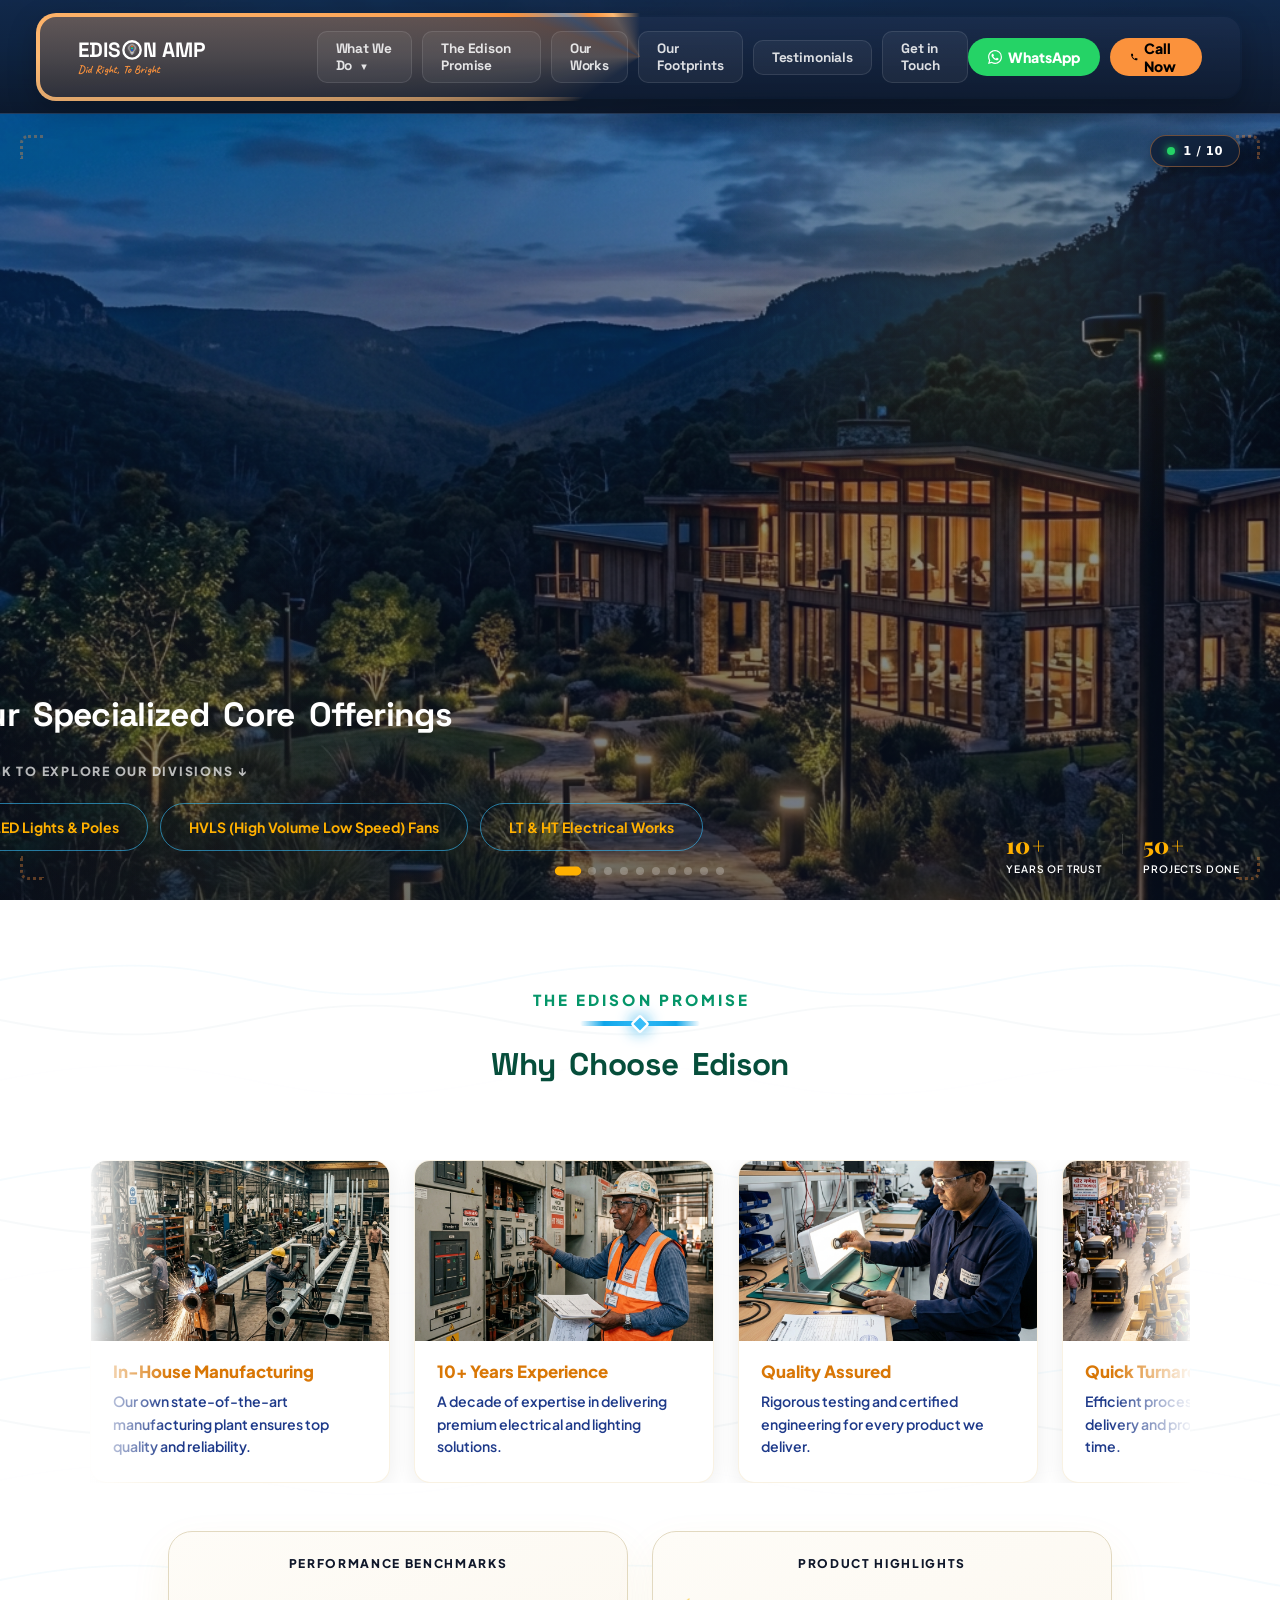
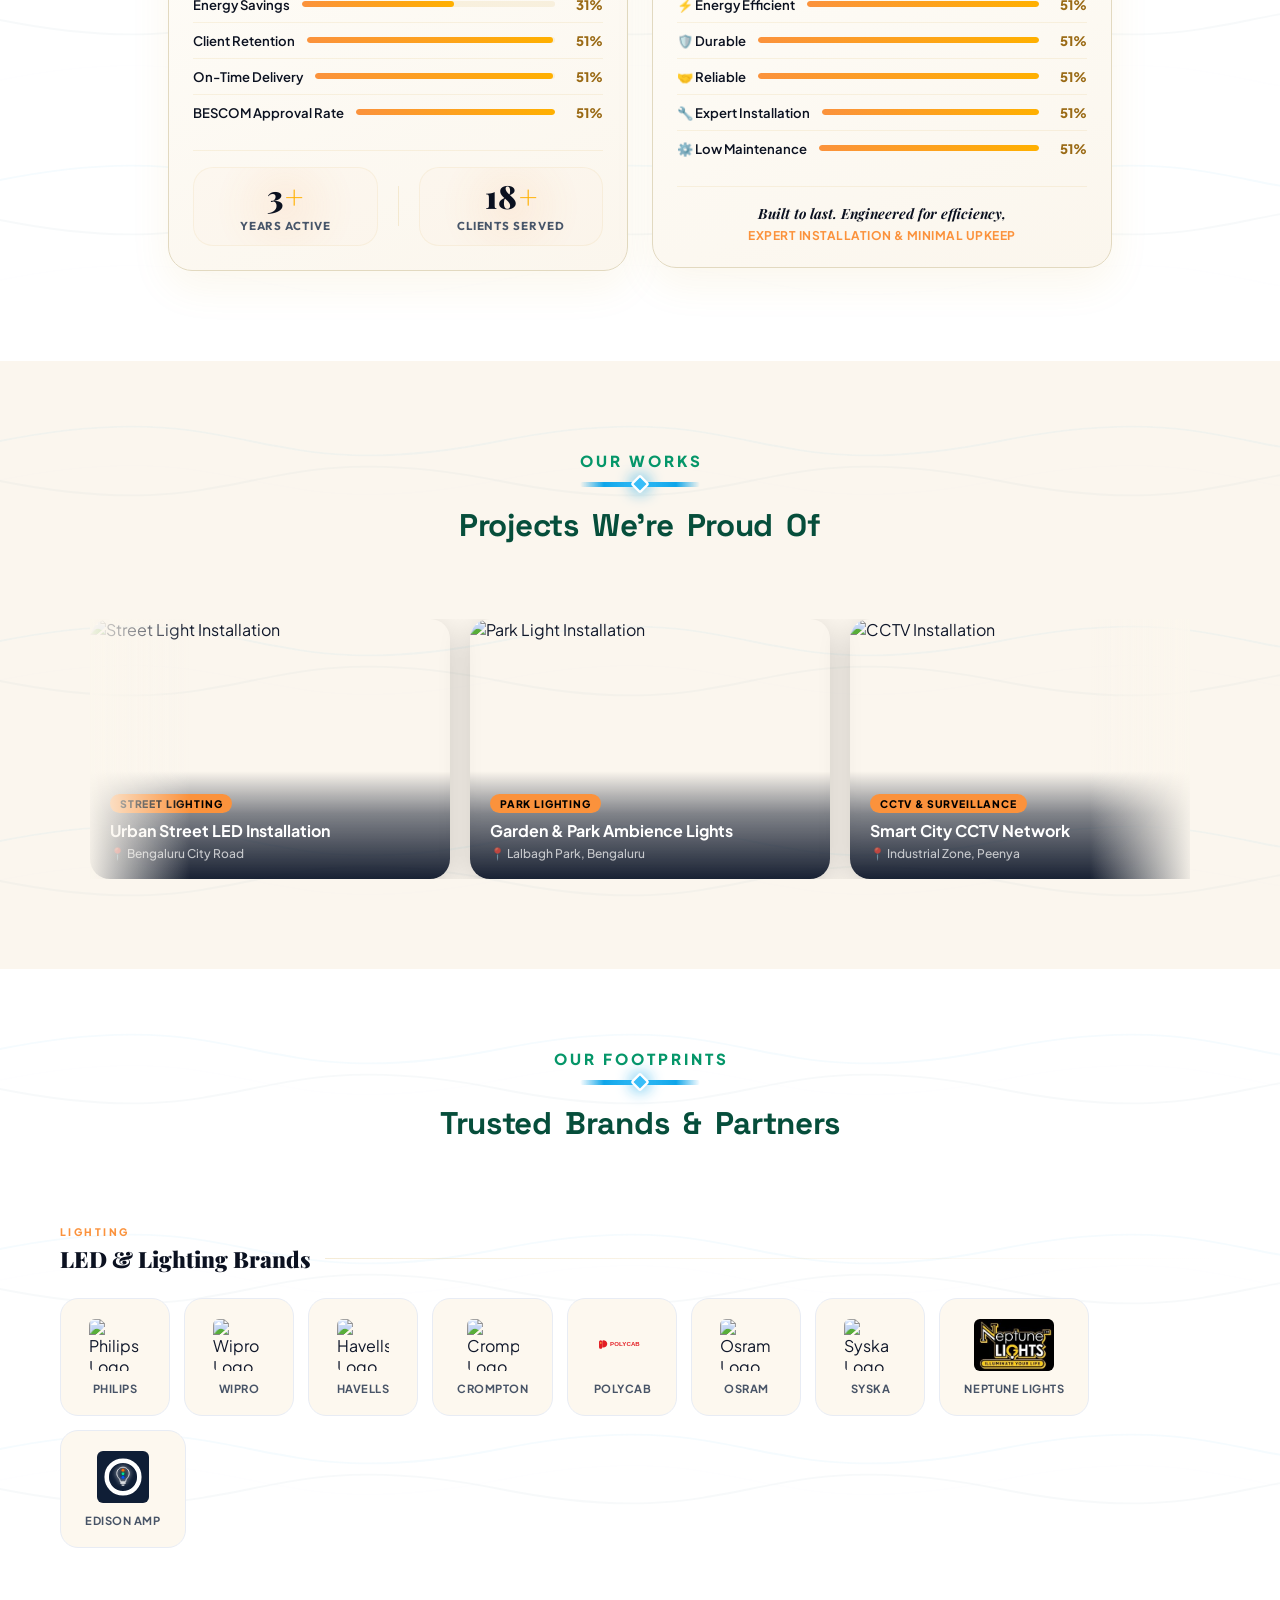
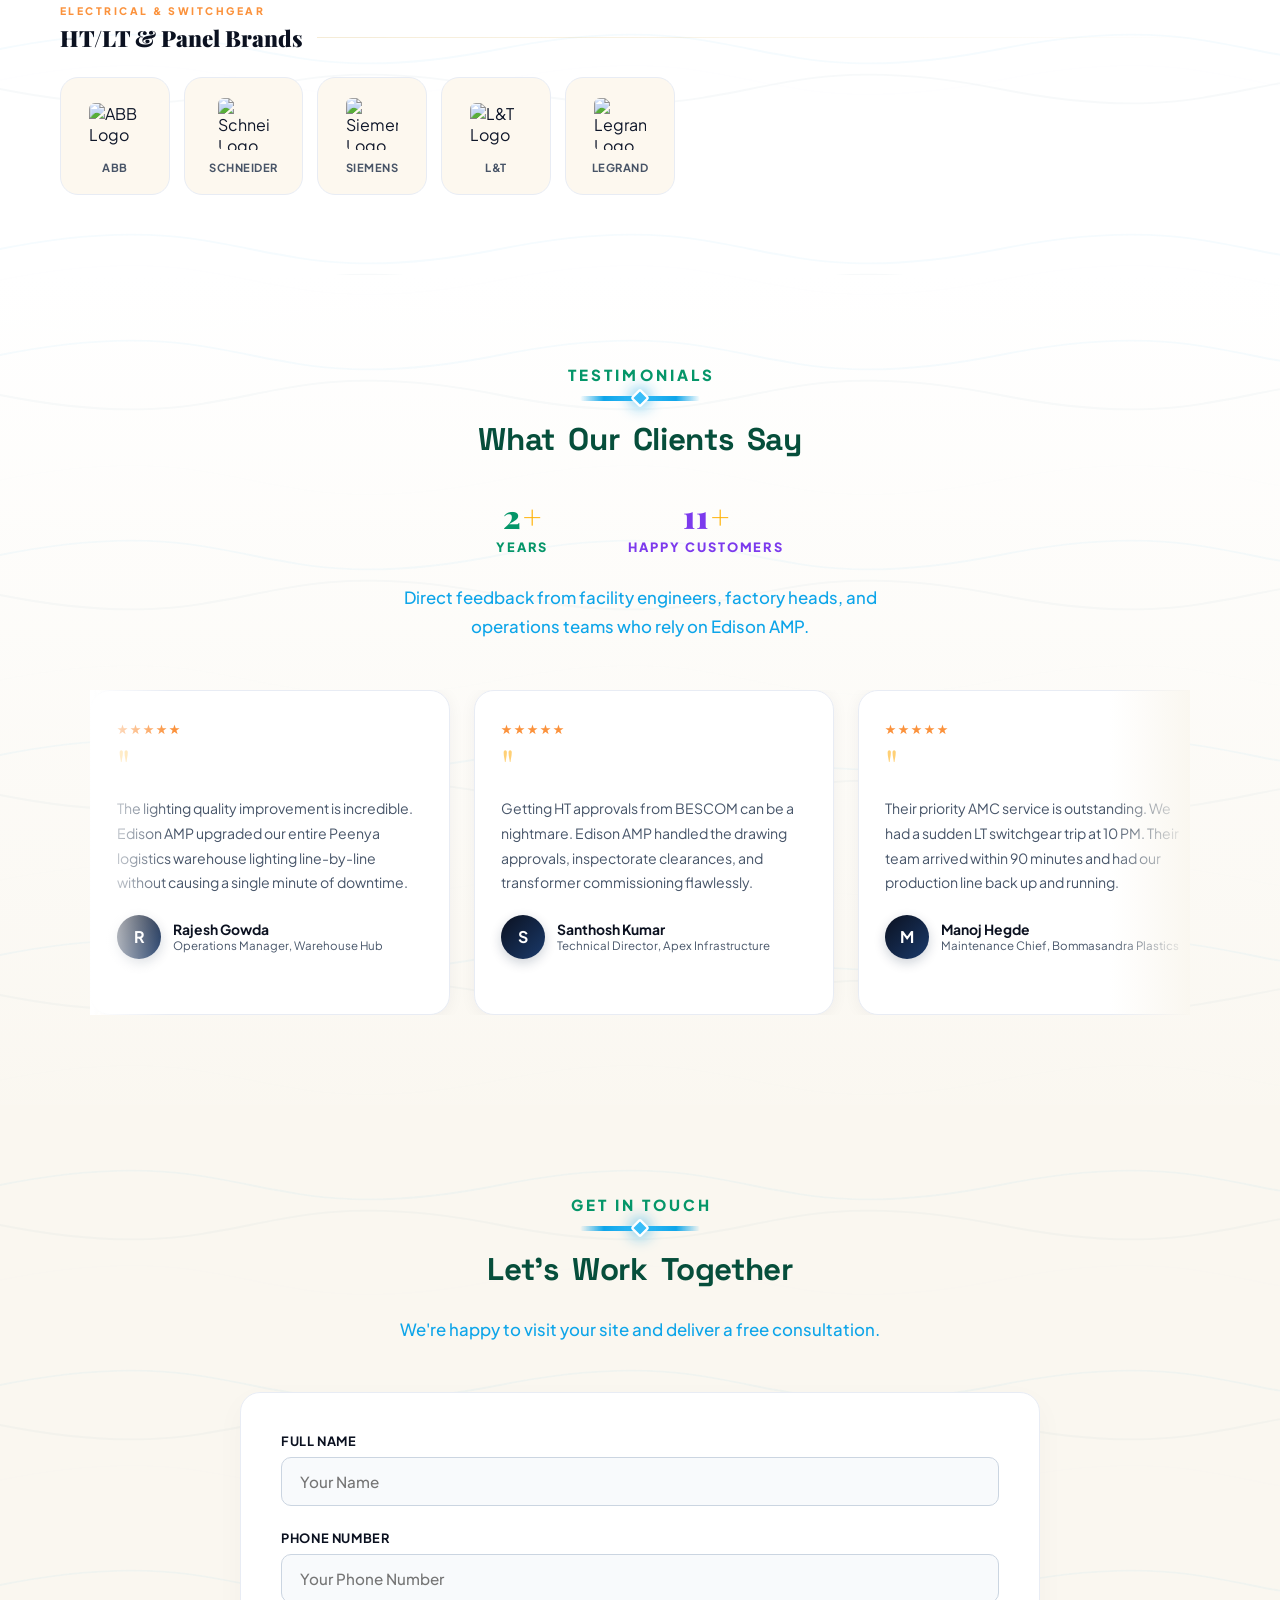
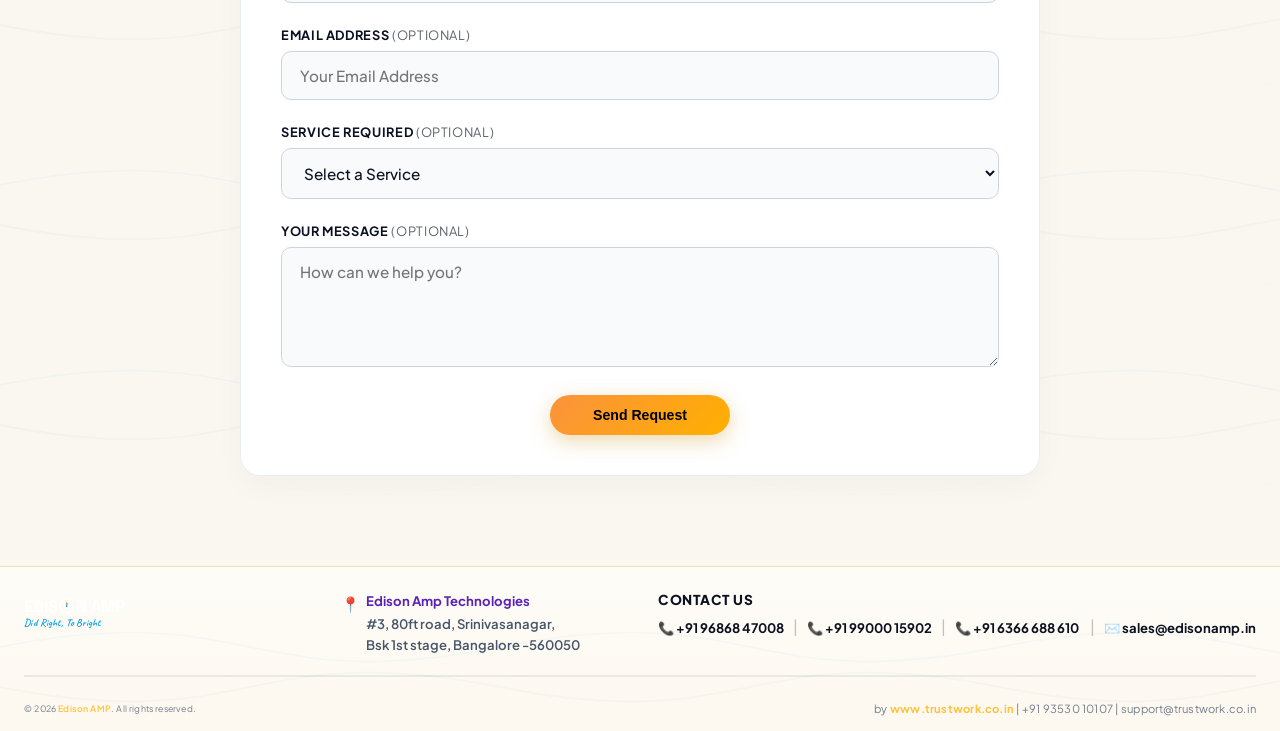
==== commit c21f7991: "Revert "Restore high-contrast background slide gradients for lighting contrast" This reverts commit " ====
--- a/index.html
+++ b/index.html
@@ -259,16 +259,16 @@
 <!-- HERO -->
 <section id="home" style="min-height:100vh;padding:145px 24px 50px;position:relative;overflow:hidden;display:flex;flex-direction:column;justify-content:flex-end;">
   <div class="hero-bg-slideshow">
-    <div class="hero-bg-slide active" style="background-image: linear-gradient(rgba(11,18,32,0.45) 0%, rgba(11,18,32,0.8) 100%), url('images/hero_background_scenery_v1_clean.png');"></div>
-    <div class="hero-bg-slide" style="background-image: linear-gradient(rgba(11,18,32,0.45) 0%, rgba(11,18,32,0.8) 100%), url('images/hero_background_scenery_v2_clean.png');"></div>
-    <div class="hero-bg-slide" style="background-image: linear-gradient(rgba(11,18,32,0.45) 0%, rgba(11,18,32,0.8) 100%), url('images/hero_background_scenery_v3.png');"></div>
-    <div class="hero-bg-slide" style="background-image: linear-gradient(rgba(11,18,32,0.45) 0%, rgba(11,18,32,0.8) 100%), url('images/hero_background_scenery_v4_clean.png');"></div>
-    <div class="hero-bg-slide" style="background-image: linear-gradient(rgba(11,18,32,0.45) 0%, rgba(11,18,32,0.8) 100%), url('images/hero_background_scenery_v5_clean.png');"></div>
-    <div class="hero-bg-slide" style="background-image: linear-gradient(rgba(11,18,32,0.45) 0%, rgba(11,18,32,0.8) 100%), url('images/hero_background_scenery_v6_clean.png');"></div>
-    <div class="hero-bg-slide" style="background-image: linear-gradient(rgba(11,18,32,0.45) 0%, rgba(11,18,32,0.8) 100%), url('images/hero_background_scenery_v7.png');"></div>
-    <div class="hero-bg-slide" style="background-image: linear-gradient(rgba(11,18,32,0.45) 0%, rgba(11,18,32,0.8) 100%), url('images/hero_background_scenery_v8_clean.png');"></div>
-    <div class="hero-bg-slide" style="background-image: linear-gradient(rgba(11,18,32,0.45) 0%, rgba(11,18,32,0.8) 100%), url('images/hero_background_scenery_v9.png'); background-size: contain !important; background-repeat: no-repeat !important; background-position: center center !important; background-color: #091222 !important;"></div>
-    <div class="hero-bg-slide" style="background-image: linear-gradient(rgba(11,18,32,0.45) 0%, rgba(11,18,32,0.8) 100%), url('images/hero_background_scenery_v10.png');"></div>
+    <div class="hero-bg-slide active" style="background-image: linear-gradient(rgba(15, 32, 67, 0.25) 0%, rgba(10, 20, 41, 0.6) 100%), url('images/hero_background_scenery_v1_clean.png');"></div>
+    <div class="hero-bg-slide" style="background-image: linear-gradient(rgba(15, 32, 67, 0.25) 0%, rgba(10, 20, 41, 0.6) 100%), url('images/hero_background_scenery_v2_clean.png');"></div>
+    <div class="hero-bg-slide" style="background-image: linear-gradient(rgba(15, 32, 67, 0.25) 0%, rgba(10, 20, 41, 0.6) 100%), url('images/hero_background_scenery_v3.png');"></div>
+    <div class="hero-bg-slide" style="background-image: linear-gradient(rgba(15, 32, 67, 0.25) 0%, rgba(10, 20, 41, 0.6) 100%), url('images/hero_background_scenery_v4_clean.png');"></div>
+    <div class="hero-bg-slide" style="background-image: linear-gradient(rgba(15, 32, 67, 0.25) 0%, rgba(10, 20, 41, 0.6) 100%), url('images/hero_background_scenery_v5_clean.png');"></div>
+    <div class="hero-bg-slide" style="background-image: linear-gradient(rgba(15, 32, 67, 0.25) 0%, rgba(10, 20, 41, 0.6) 100%), url('images/hero_background_scenery_v6_clean.png');"></div>
+    <div class="hero-bg-slide" style="background-image: linear-gradient(rgba(15, 32, 67, 0.25) 0%, rgba(10, 20, 41, 0.6) 100%), url('images/hero_background_scenery_v7.png');"></div>
+    <div class="hero-bg-slide" style="background-image: linear-gradient(rgba(15, 32, 67, 0.25) 0%, rgba(10, 20, 41, 0.6) 100%), url('images/hero_background_scenery_v8_clean.png');"></div>
+    <div class="hero-bg-slide" style="background-image: linear-gradient(rgba(15, 32, 67, 0.25) 0%, rgba(10, 20, 41, 0.6) 100%), url('images/hero_background_scenery_v9.png'); background-size: contain !important; background-repeat: no-repeat !important; background-position: center center !important; background-color: #0f1d3a !important;"></div>
+    <div class="hero-bg-slide" style="background-image: linear-gradient(rgba(15, 32, 67, 0.25) 0%, rgba(10, 20, 41, 0.6) 100%), url('images/hero_background_scenery_v10.png');"></div>
   </div>
   <div class="hero-bg-badge" style="position: absolute; top: 135px; right: 40px; background: rgba(15, 30, 54, 0.85); border: 1px solid rgba(251, 146, 60, 0.4); color: #fff; padding: 8px 16px; border-radius: 30px; font-size: 0.72rem; font-weight: 700; font-family: system-ui, sans-serif; letter-spacing: 0.05em; z-index: 10; backdrop-filter: blur(8px); box-shadow: 0 4px 12px rgba(0,0,0,0.25); display: flex; align-items: center; gap: 8px; transition: all 0.3s ease;">
     <span style="display:inline-block; width:8px; height:8px; border-radius:50%; background:#25D366; box-shadow: 0 0 8px #25D366;"></span>
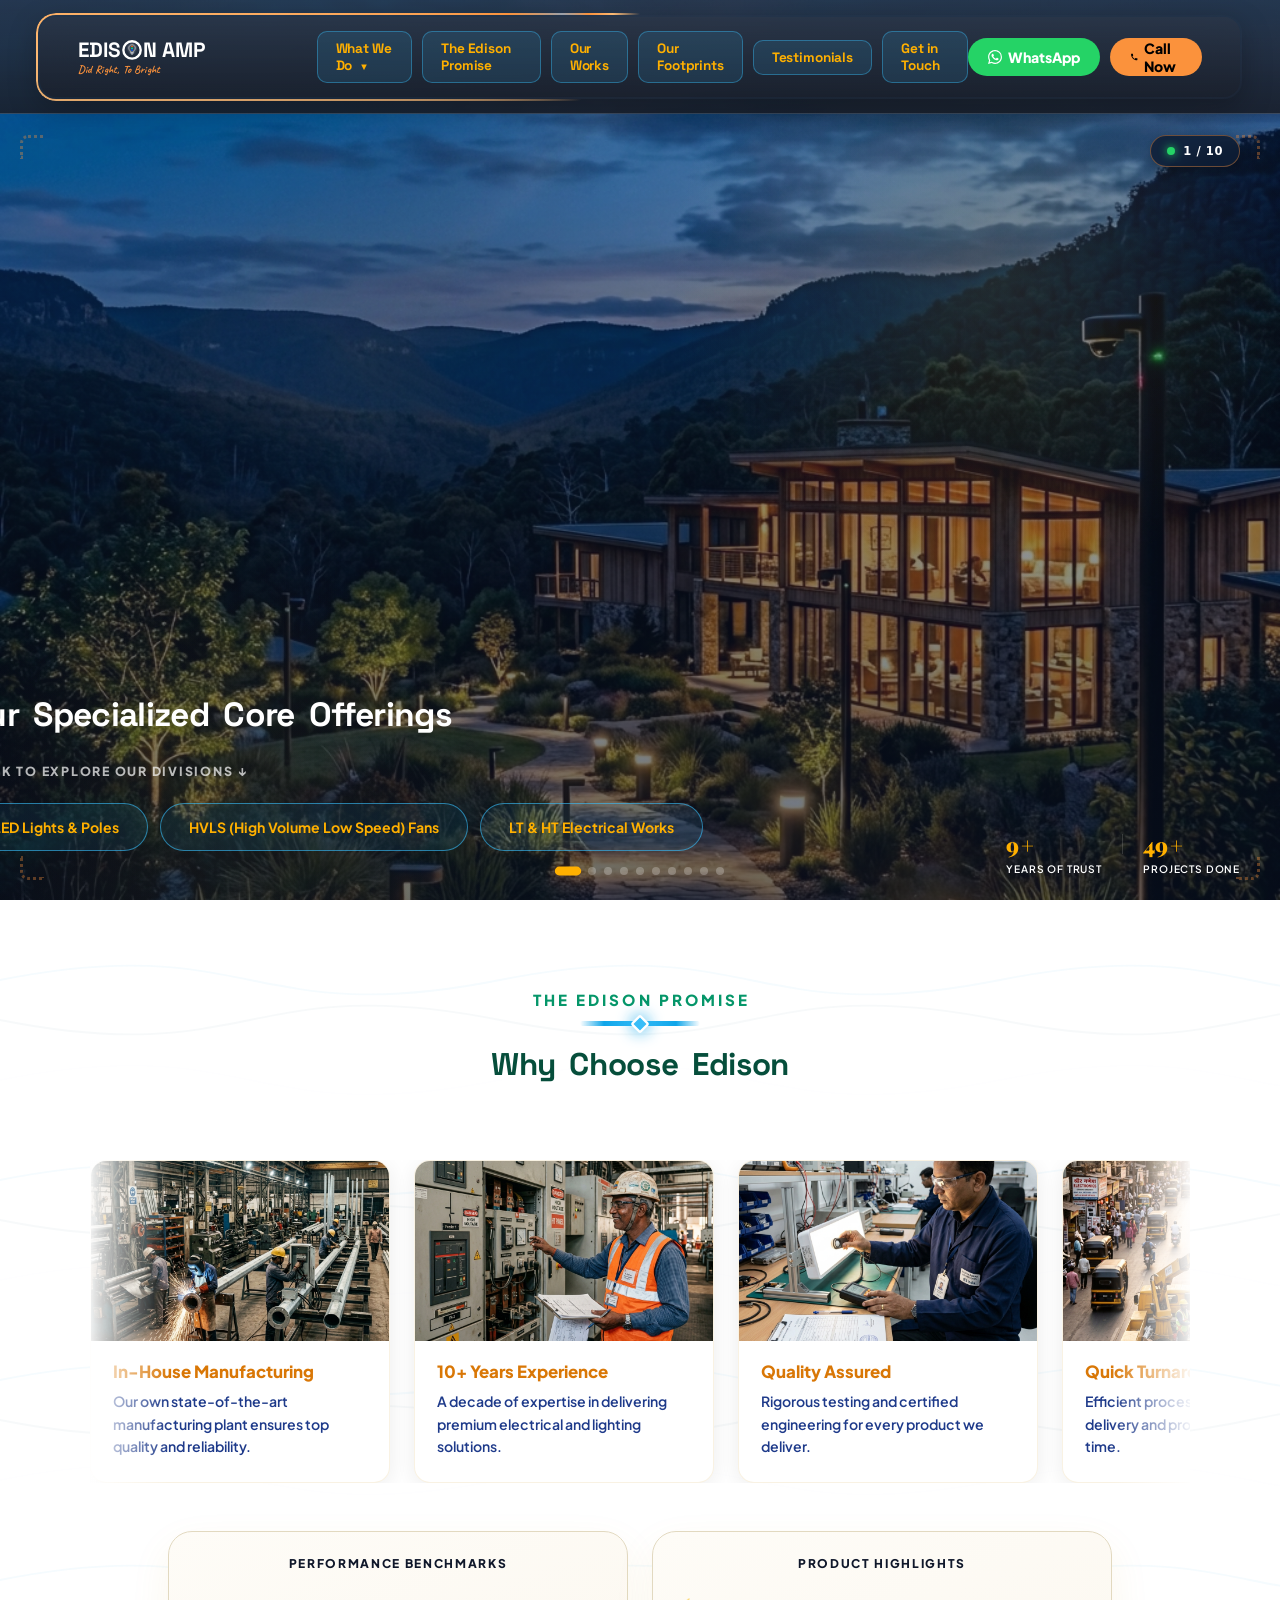
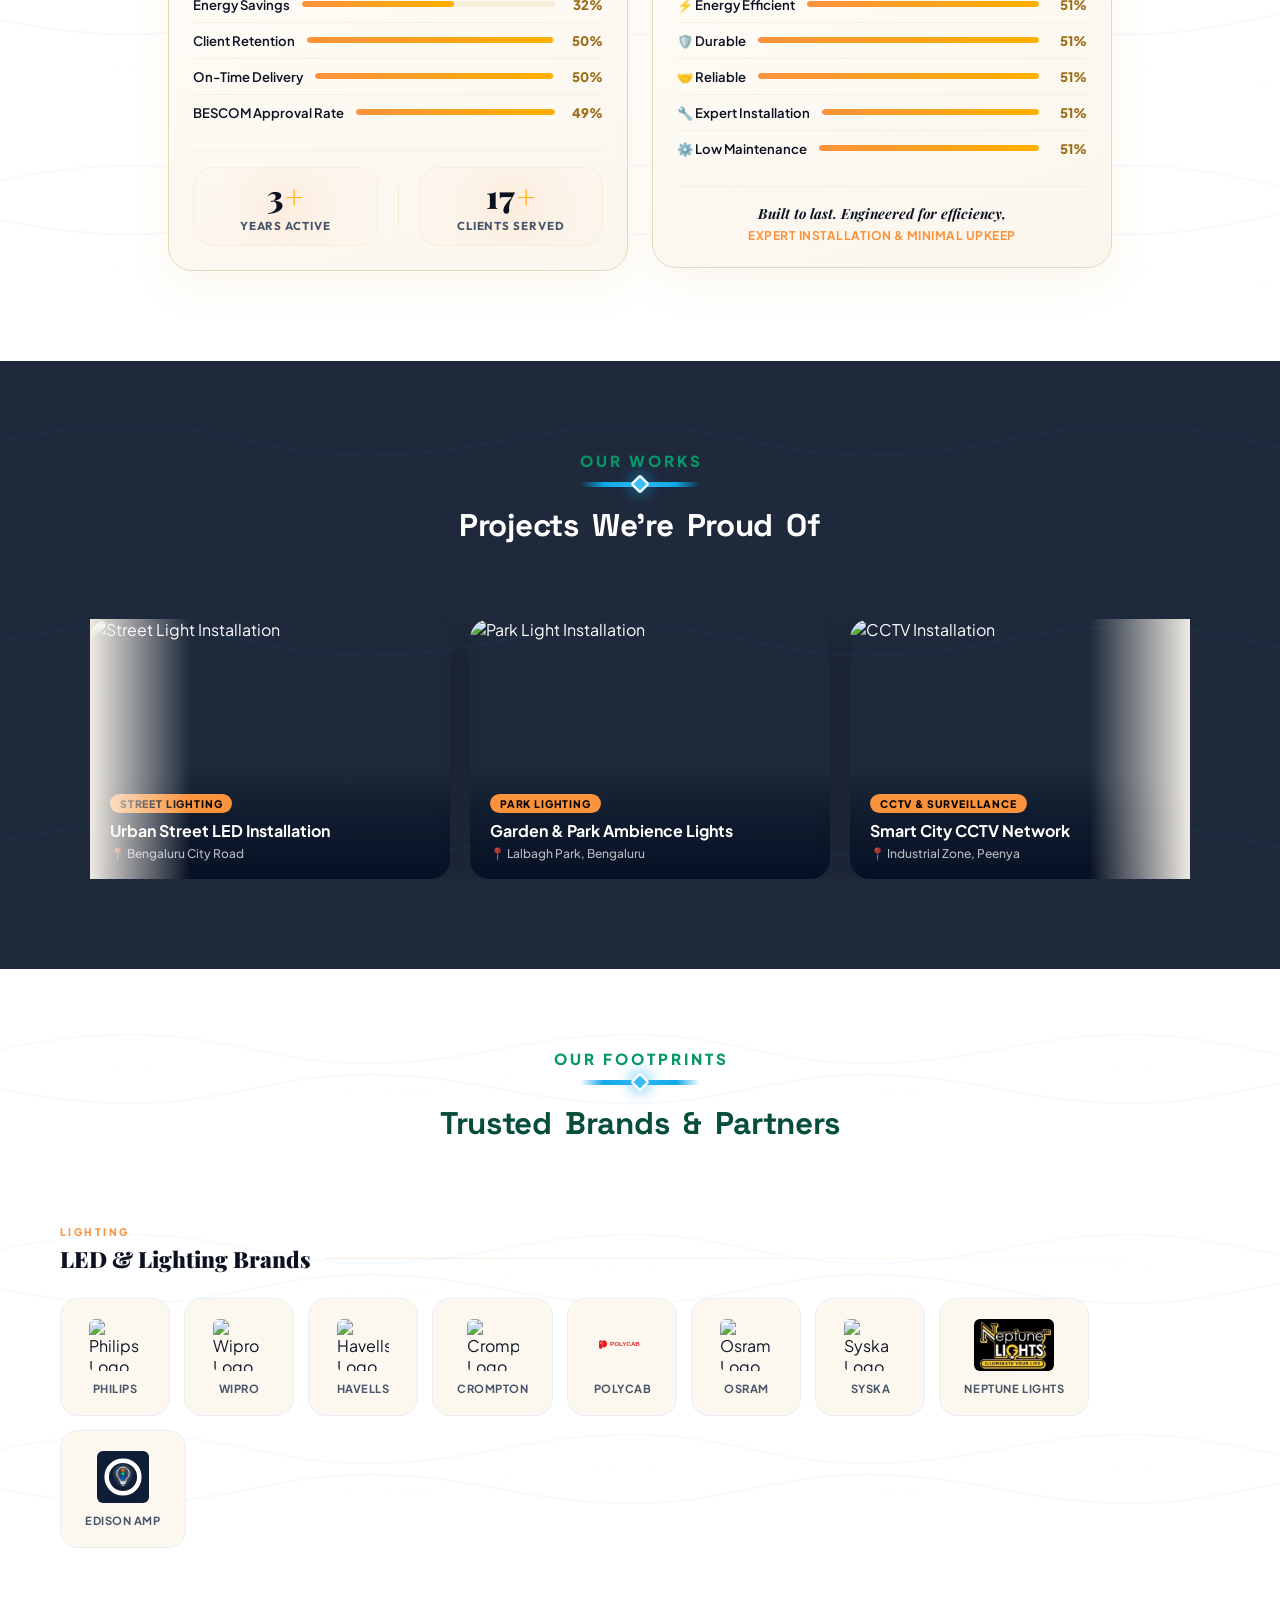
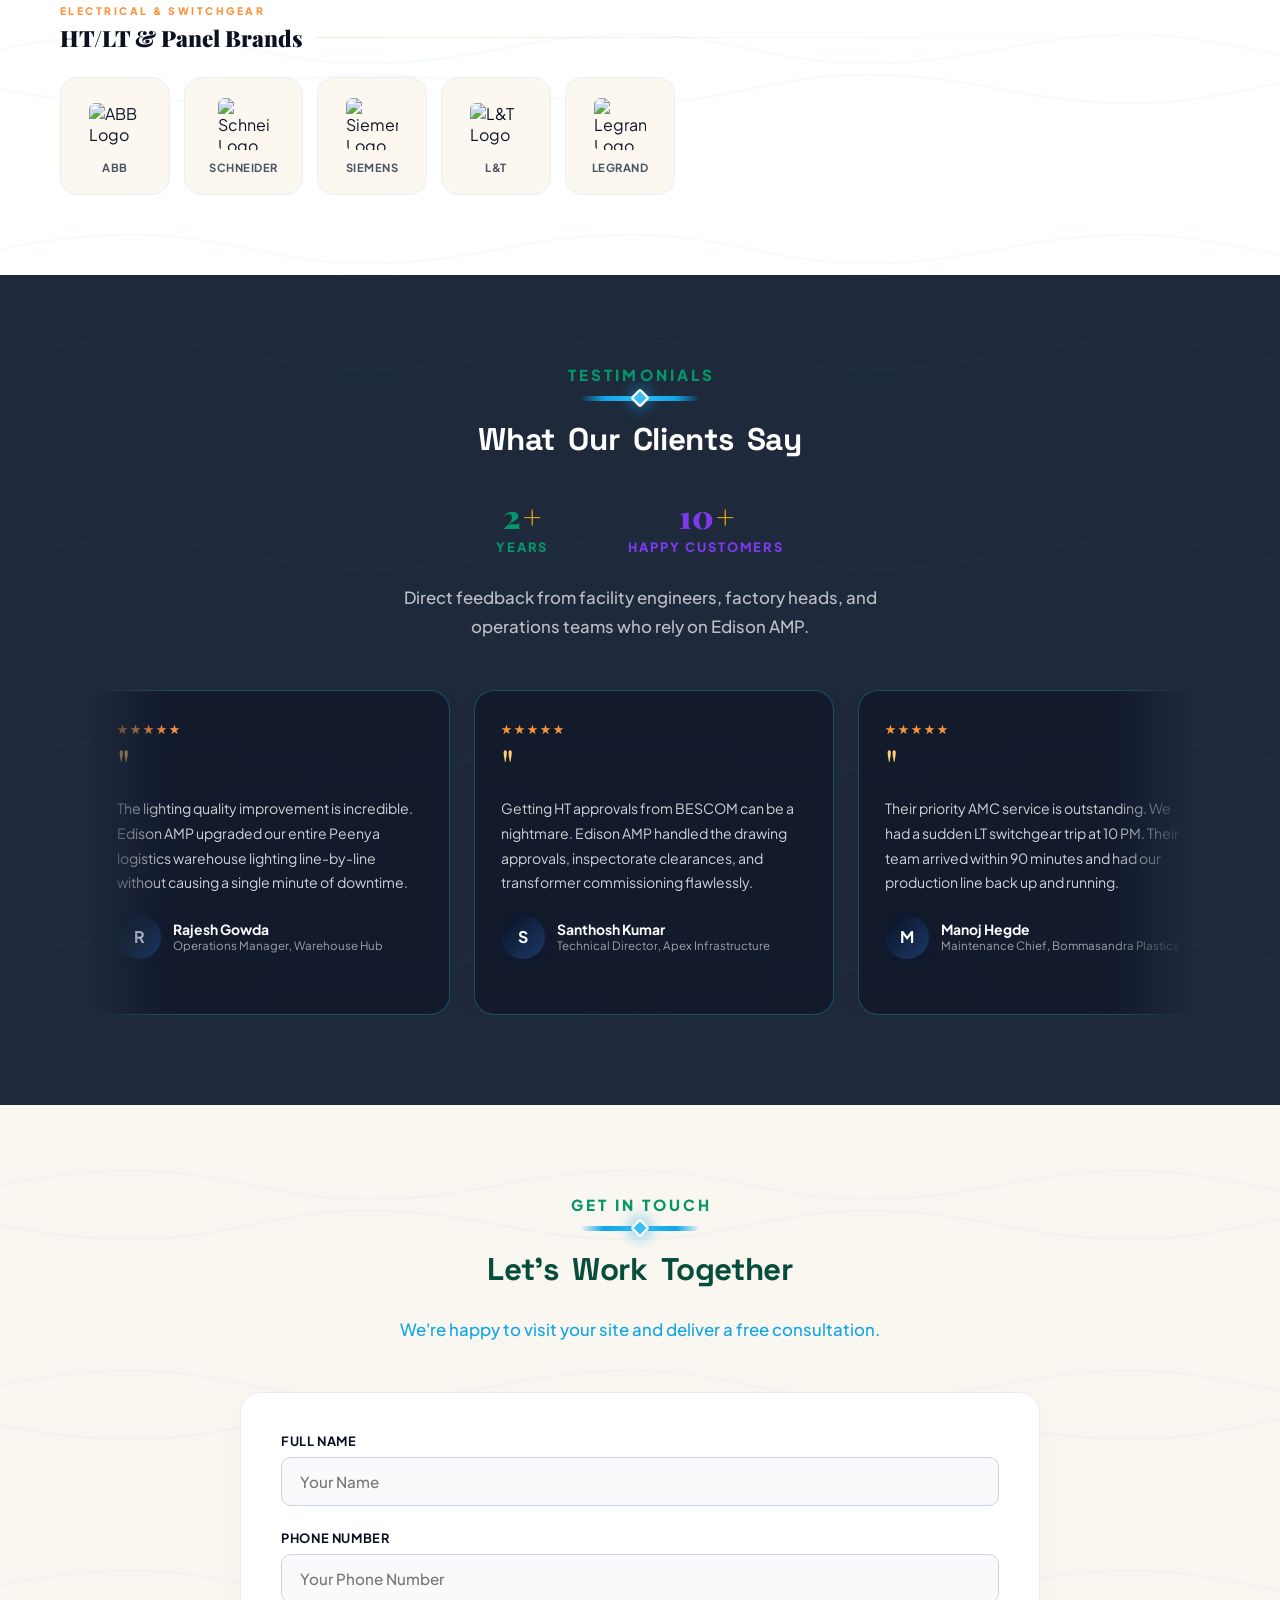
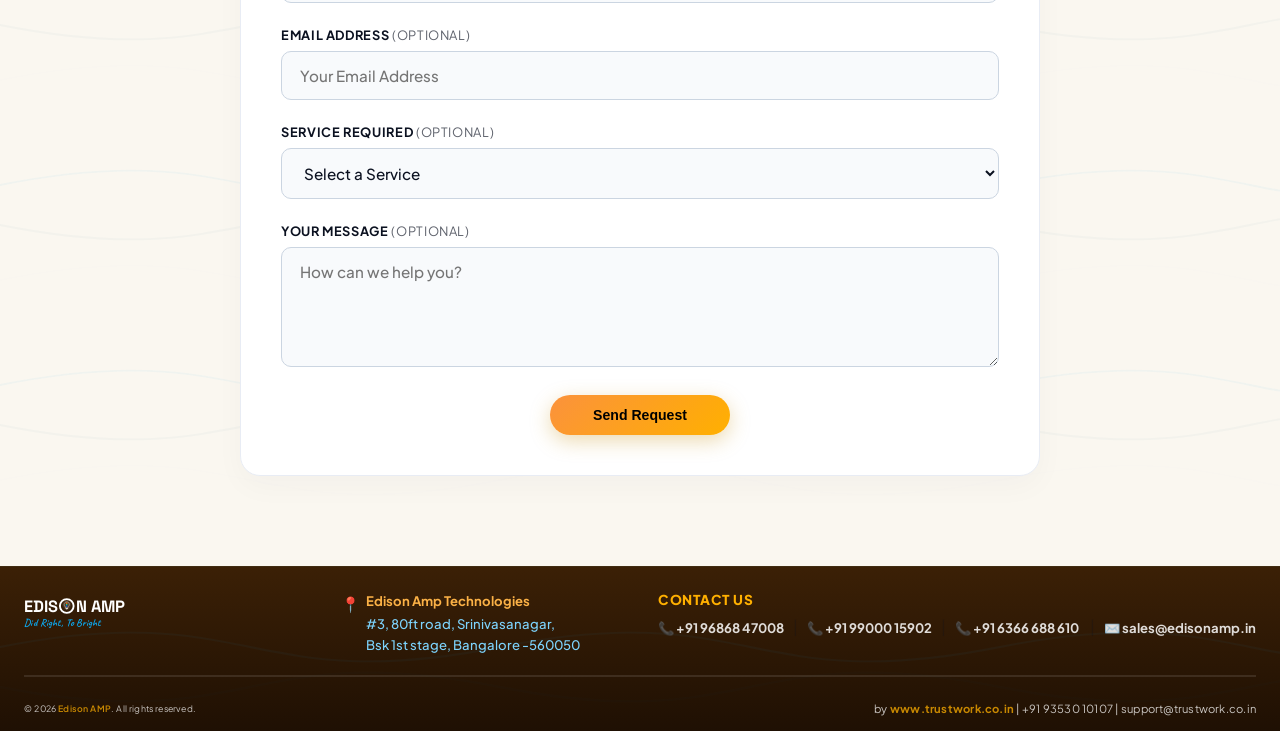
==== commit b43286b3: "Reduce footer width 25%, gold brand name, sky blue address text" ====
--- a/index.html
+++ b/index.html
@@ -1081,8 +1081,8 @@
         <p style="font-family:'Plus Jakarta Sans',sans-serif;font-size:0.82rem;line-height:1.55;text-align:left;display:flex;gap:6px;align-items:flex-start;margin:0;">
           <span style="font-size:0.95rem;margin-top:1px;flex-shrink:0;">📍</span>
           <span>
-            <strong style="font-weight:700;color:#5b21b6;display:inline-block;margin-bottom:3px;">Edison Amp Technologies</strong><br>
-            <span style="font-weight:600;color:#475569;">#3, 80ft road, Srinivasanagar,<br>Bsk 1st stage, Bangalore -560050</span>
+            <strong style="font-weight:700;color:#FBB146;display:inline-block;margin-bottom:3px;">Edison Amp Technologies</strong><br>
+            <span style="font-weight:500;color:#7DD3FC;">#3, 80ft road, Srinivasanagar,<br>Bsk 1st stage, Bangalore -560050</span>
           </span>
         </p>
       </div>
--- a/index.css
+++ b/index.css
@@ -5,12 +5,12 @@
   --navy2:  #0F1E36;
   --heading: #064e3b; /* Deep Emerald */
   --gold:   #FB923C;
-  --nav-bg: linear-gradient(180deg, rgba(30, 48, 80, 0.7) 0%, rgba(15, 28, 50, 0.85) 100%);
+  --nav-bg: linear-gradient(180deg, rgba(45, 55, 72, 0.65) 0%, rgba(26, 32, 44, 0.8) 100%);
   --logo-color: #ffffff;
   --logo-tagline-color: #FB923C;
-  --nav-link-color: rgba(255, 255, 255, 0.85);
-  --nav-link-bg: rgba(255, 255, 255, 0.05);
-  --nav-link-border: rgba(255, 255, 255, 0.1);
+  --nav-link-color: var(--gold2);
+  --nav-link-bg: rgba(56, 189, 248, 0.12);
+  --nav-link-border: rgba(56, 189, 248, 0.4);
   --nav-link-hover-color: #ffffff;
   --nav-link-hover-bg: rgba(251, 146, 60, 0.15);
   --nav-link-hover-border: rgba(251, 146, 60, 0.35);
@@ -79,7 +79,7 @@
 @keyframes border-spin{to{--border-angle:360deg;}}
 
 /* ===== NAV ===== */
-.nav-bg-bar{position:fixed;top:0;left:0;right:0;height:114px;background:linear-gradient(180deg, rgba(20, 38, 68, 0.85) 0%, rgba(12, 22, 40, 0.95) 100%);z-index:999;border-bottom:1px solid rgba(255,255,255,0.08);transition:all .3s ease;overflow:hidden;}
+.nav-bg-bar{position:fixed;top:0;left:0;right:0;height:114px;background:linear-gradient(180deg, rgba(45, 55, 72, 0.8) 0%, rgba(26, 32, 44, 0.92) 100%);z-index:999;border-bottom:1px solid rgba(255,255,255,0.08);transition:all .3s ease;overflow:hidden;}
 .nav-light {
   position: absolute;
   width: 100%;
@@ -138,7 +138,7 @@
 }
 nav{position:fixed;top:15px;left:3%;right:3%;z-index:1000;padding:0 40px;background:transparent;backdrop-filter:blur(16px);-webkit-backdrop-filter:blur(16px);border:none;border-radius:18px;display:flex;align-items:center;justify-content:space-between;height:84px;box-shadow:0 12px 32px rgba(15,30,54,0.06);transition:all .3s ease;isolation:isolate;}
 
-nav::before{content:'';position:absolute;inset:-2px;border-radius:20px;background:conic-gradient(from var(--border-angle),transparent 0%,transparent 65%,#FDBA74 75%,#FB923C 80%,#fff8 83%,#FB923C 86%,#FDBA74 91%,transparent 100%);animation:border-spin 3s linear infinite;z-index:-1;}
+nav::before{content:'';position:absolute;inset:-2px;border-radius:20px;background:conic-gradient(from var(--border-angle),transparent 0%,transparent 65%,#FDBA74 75%,#FB923C 80%,#fff8 83%,#FB923C 86%,#FDBA74 91%,transparent 100%);animation:border-spin 3s linear infinite;z-index:-1;-webkit-mask:linear-gradient(#fff 0 0) content-box, linear-gradient(#fff 0 0);-webkit-mask-composite:xor;mask-composite:exclude;padding:2px;}
 nav::after{content:'';position:absolute;inset:2px;background:var(--nav-bg);border-radius:16px;z-index:-1;}
 .nav-logo{display:flex;flex-direction:column;align-items:flex-start;gap:2px;justify-content:center;height:100%;text-decoration:none;}
 .nav-logo-svg{height:69px;width:auto;aspect-ratio:1500/350;max-width:100%;transition:transform .3s ease;}
@@ -801,7 +801,7 @@
 }
 
 /* ===== SERVICES ===== */
-.services-bg{background:var(--bg-texture), rgba(252,249,242,0.94);}
+.services-bg{background:var(--bg-texture), #1e293b !important; color: #ffffff !important;}
 .services-grid{display:grid;grid-template-columns:repeat(3,1fr);gap:28px;margin-top:48px;}
 
 /* ===== SERVICE CARDS (What We Do) ===== */
@@ -960,7 +960,7 @@
 }
 
 /* ===== WHY US ===== */
-.why-section-bg{background:var(--bg-texture), rgba(255,255,255,0.94);}
+.why-section-bg{background:var(--bg-texture), rgba(255,255,255,0.94) !important;}
 .why-grid{display:grid;grid-template-columns:1fr 1fr;gap:60px;align-items:center;margin-top:0;}
 .why-list{display:flex;flex-direction:column;gap:18px;margin-top:36px;}
 .why-item{
@@ -1216,7 +1216,7 @@
 }
 
 /* ===== OUR WORKS ===== */
-.works-section-bg { background: var(--bg-texture), rgba(251, 246, 237, 0.94); }
+.works-section-bg { background: var(--bg-texture), #1e293b !important; color: #ffffff !important; }
 .works-grid { display: grid; grid-template-columns: repeat(2, 1fr); gap: 30px; margin-top: 48px; }
 .work-card { background: #fff; border-radius: 20px; border: 1.5px solid #e8ecf4; overflow: hidden; transition: all 0.3s ease; box-shadow: 0 4px 16px rgba(11,29,58,0.03); }
 .work-card:hover { transform: translateY(-6px); box-shadow: 0 16px 40px rgba(11,29,58,0.1); border-color: var(--gold); }
@@ -1231,7 +1231,7 @@
   .works-grid { grid-template-columns: 1fr; }
 }
 /* ===== TESTIMONIALS ===== */
-.testi-bg{background:var(--bg-texture), linear-gradient(180deg, rgba(255, 255, 255, 0.94) 0%, rgba(250, 247, 240, 0.94) 100%);}
+.testi-bg{background:var(--bg-texture), #1e293b !important; color: #ffffff !important;}
 /* Carousel */
 .testi-carousel-wrap { overflow: hidden; margin-top: 48px; position: relative; }
 .testi-carousel-wrap::before,
@@ -1243,8 +1243,8 @@
   z-index: 2;
   pointer-events: none;
 }
-.testi-carousel-wrap::before { left: 0; background: linear-gradient(to right, #ffffff, transparent); }
-.testi-carousel-wrap::after  { right: 0; background: linear-gradient(to left,  #faf7f0, transparent); }
+.testi-carousel-wrap::before { left: 0; background: linear-gradient(to right, #1e293b, transparent); }
+.testi-carousel-wrap::after  { right: 0; background: linear-gradient(to left,  #1e293b, transparent); }
 .testi-track {
   display: flex;
   gap: 24px;
@@ -1300,19 +1300,19 @@
 }
 
 /* ===== FOOTER ===== */
-footer{background:var(--bg-texture), linear-gradient(180deg, rgba(254, 252, 247, 0.94) 0%, rgba(253, 248, 239, 0.94) 100%);color:var(--muted);padding:24px 24px 16px;border-top:1px solid rgba(200, 148, 31, 0.25);}
+footer{background:var(--bg-texture), linear-gradient(180deg, #3b2006 0%, #1f1003 100%) !important;color:#ffffff !important;padding:24px 24px 16px;border-top:1px solid rgba(255,200,100,0.15) !important;}
 .footer-inner{max-width:1300px;margin:0 auto;}
-.footer-top{display:grid;grid-template-columns:1fr 1fr 2fr;gap:24px;padding-bottom:20px;border-bottom:1px solid rgba(11,29,58,.08);align-items:flex-start;}
-.footer-brand{font-family:'Playfair Display',serif;font-size:1.2rem;font-weight:700;color:var(--navy);margin-bottom:12px;}
-.footer-brand span{display:block;font-family:'Plus Jakarta Sans',sans-serif;font-size:.65rem;color:var(--gold);font-weight:600;letter-spacing:.12em;text-transform:uppercase;margin-top:2px;}
-.footer-desc{font-size:.82rem;line-height:1.7;max-width:280px;color:var(--muted);}
-.footer-col-title{font-size:0.85rem;font-weight:800;letter-spacing:.04em;text-transform:uppercase;color:var(--navy);margin-bottom:8px;}
+.footer-top{display:grid;grid-template-columns:1fr 1fr 2fr;gap:24px;padding-bottom:20px;border-bottom:1px solid rgba(255,255,255,0.1);align-items:flex-start;}
+.footer-brand{font-family:'Playfair Display',serif;font-size:1.2rem;font-weight:700;color:#ffffff !important;margin-bottom:12px;}
+.footer-brand span{display:block;font-family:'Plus Jakarta Sans',sans-serif;font-size:.65rem;color:var(--gold2) !important;font-weight:600;letter-spacing:.12em;text-transform:uppercase;margin-top:2px;}
+.footer-desc{font-size:.82rem;line-height:1.7;max-width:280px;color:rgba(255,255,255,0.65) !important;}
+.footer-col-title{font-size:0.85rem;font-weight:800;letter-spacing:.04em;text-transform:uppercase;color:var(--gold2) !important;margin-bottom:8px;}
 .footer-links{list-style:none;display:flex;flex-direction:column;gap:4px;}
 .footer-links li{white-space:nowrap;}
-.footer-links a{color:var(--navy);text-decoration:none;font-size:0.82rem;transition:color .2s;font-weight:700;}
-.footer-links a:hover{color:var(--gold);}
-.footer-bottom{display:flex;align-items:center;justify-content:space-between;padding-top:24px;flex-wrap:wrap;gap:12px;border-top:1px solid rgba(11,29,58,.08);}
-.footer-copy{font-size:.75rem;color:rgba(12,21,36,.75);}
+.footer-links a{color:rgba(255,255,255,0.85) !important;text-decoration:none;font-size:0.82rem;transition:color .2s;font-weight:700;}
+.footer-links a:hover{color:var(--gold2) !important;}
+.footer-bottom{display:flex;align-items:center;justify-content:space-between;padding-top:24px;flex-wrap:wrap;gap:12px;border-top:1px solid rgba(255,255,255,0.1);}
+.footer-copy{font-size:.75rem;color:rgba(255,255,255,0.55) !important;}
 .footer-gold{color:var(--gold);font-weight:600;}
 
 /* ===== REVEAL ANIMATIONS (Book Page Turning Style) ===== */
@@ -1606,7 +1606,7 @@
   align-items: center;
   justify-content: center;
   padding: 14px 28px;
-  background: transparent;
+  background: rgba(56, 189, 248, 0.08);
   border: 1.5px solid rgba(56, 189, 248, 0.6);
   border-radius: 50px;
   text-decoration: none;
@@ -2338,7 +2338,53 @@
   }
 }
 
-
-
-
-
+/* ===== DARK THEME FOR SERVICE SUBPAGES ===== */
+.services-bg .sec-title {
+  color: #ffffff !important;
+}
+.services-bg .sec-sub {
+  color: rgba(255, 255, 255, 0.7) !important;
+}
+.services-bg p,
+.services-bg span,
+.services-bg h1,
+.services-bg h2,
+.services-bg h3,
+.services-bg h4,
+.services-bg li,
+.services-bg td,
+.services-bg th,
+.services-bg div:not(.pole-card):not(.install-card):not(.svc-card):not(.spec-table) {
+  color: #ffffff !important;
+}
+
+/* ===== ALTERNATING DARK STYLING FOR WORKS & TESTIMONIALS ===== */
+.works-section-bg .sec-title,
+.testi-bg .sec-title {
+  color: #ffffff !important;
+}
+.works-section-bg .sec-sub,
+.testi-bg .sec-sub {
+  color: rgba(255, 255, 255, 0.7) !important;
+}
+.works-section-bg .work-card,
+.testi-bg .testi-card {
+  background: rgba(15, 23, 42, 0.8) !important;
+  border-color: rgba(56, 189, 248, 0.3) !important;
+}
+.works-section-bg .work-title,
+.testi-bg .testi-name {
+  color: #ffffff !important;
+}
+.works-section-bg .work-desc,
+.testi-bg .testi-text {
+  color: rgba(255, 255, 255, 0.8) !important;
+}
+.testi-bg .testi-role {
+  color: rgba(255, 255, 255, 0.6) !important;
+}
+
+
+
+
+
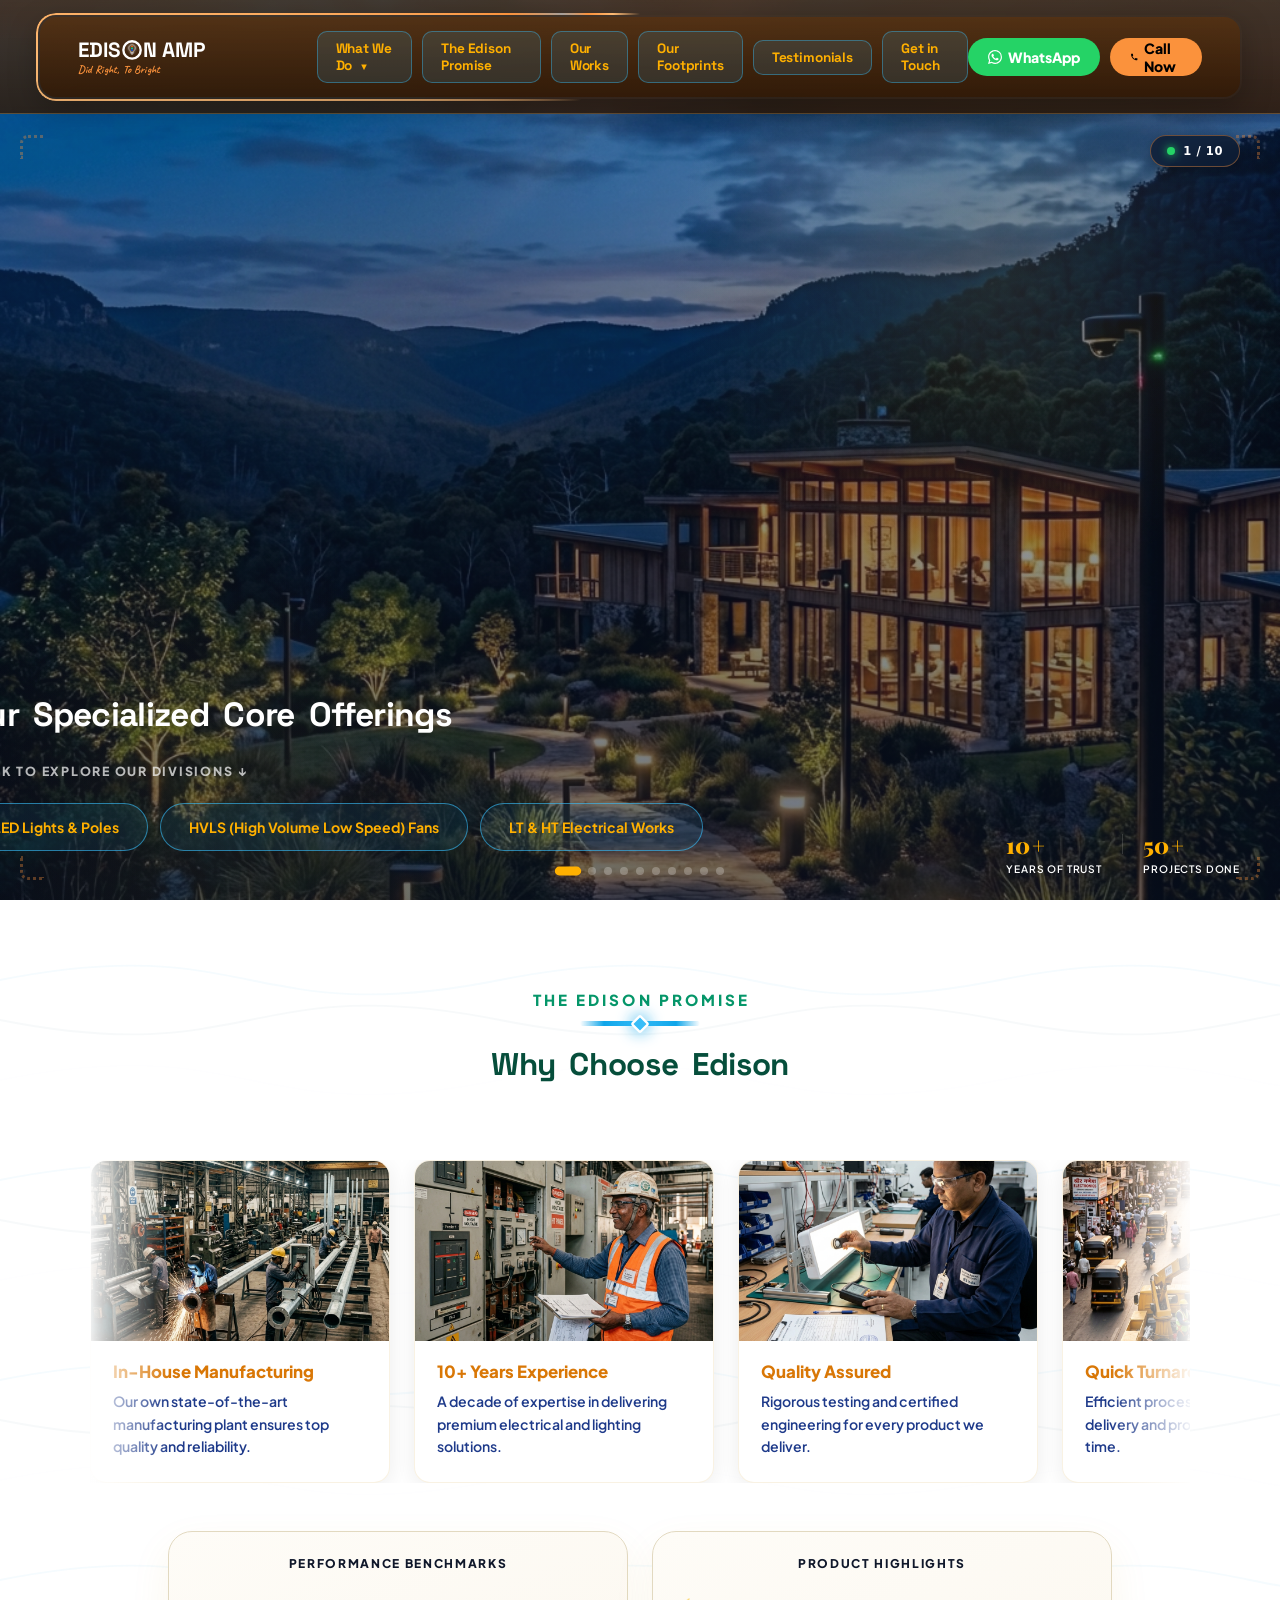
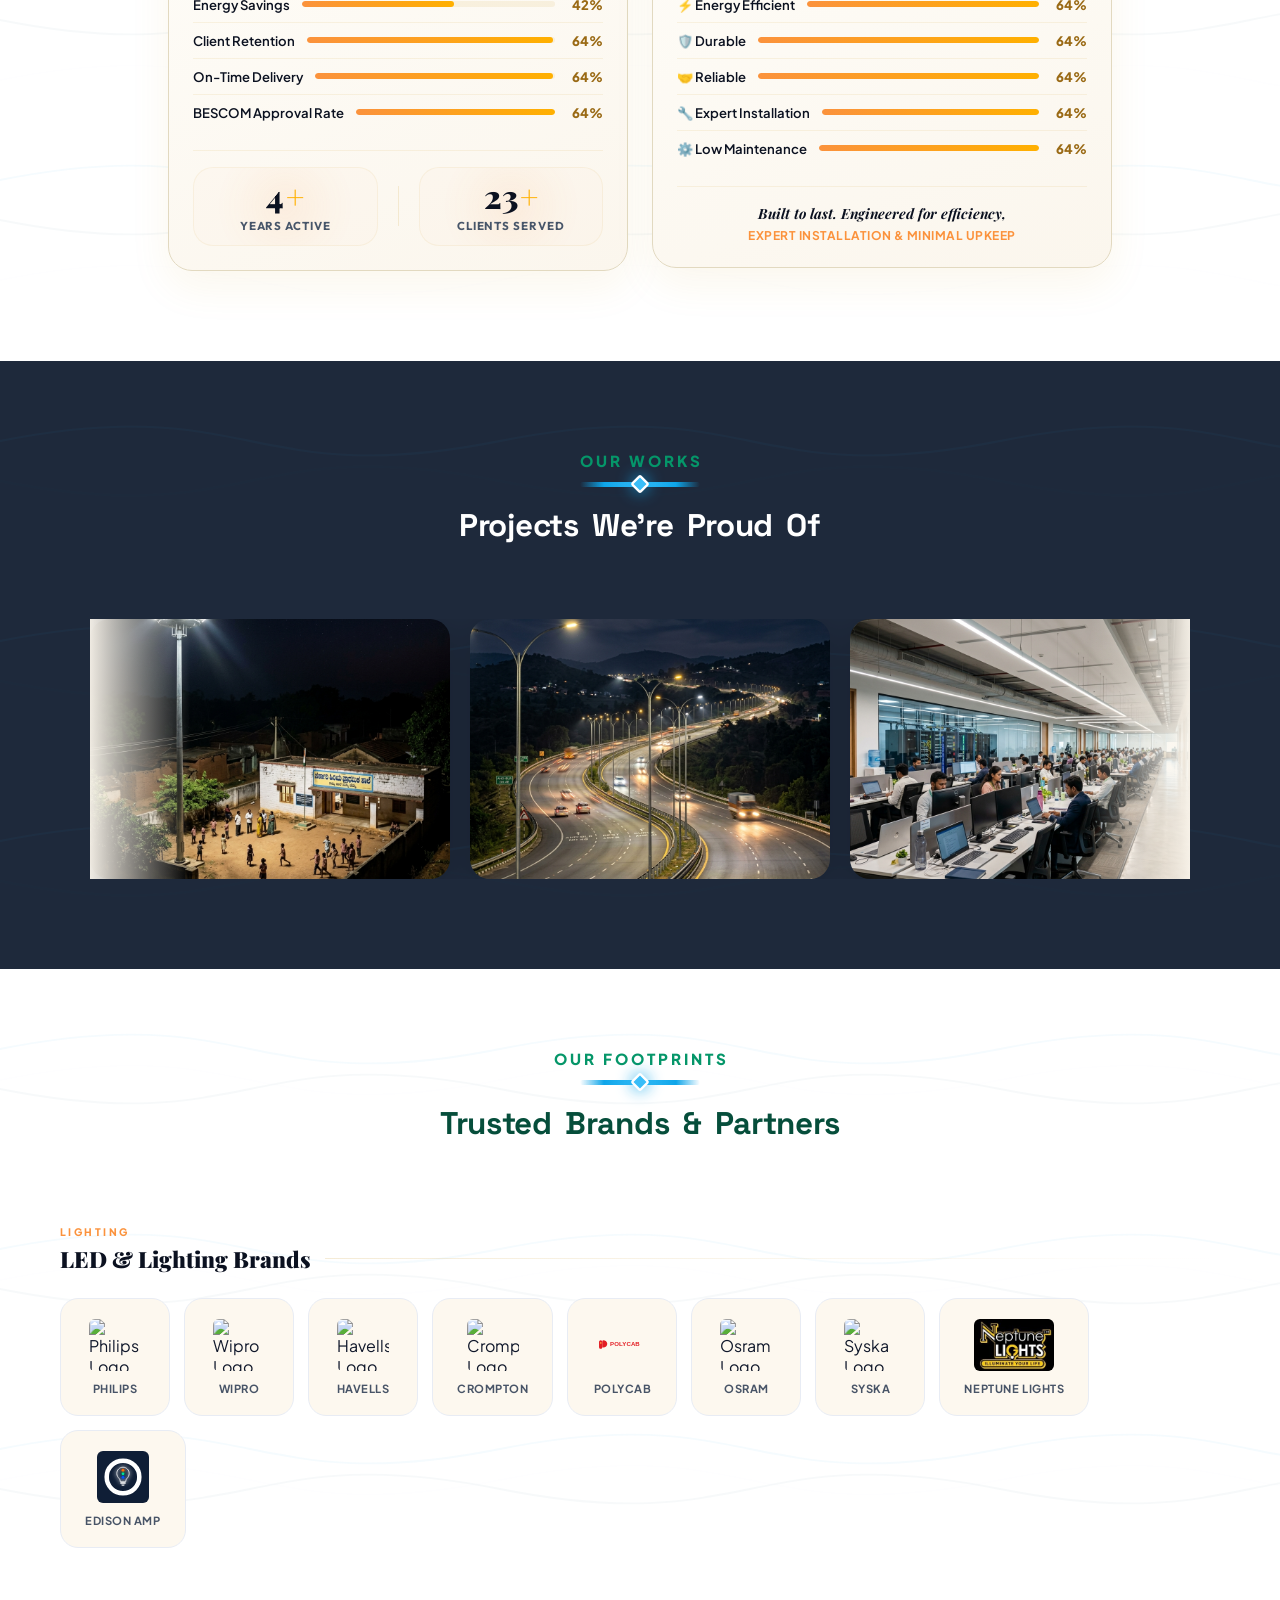
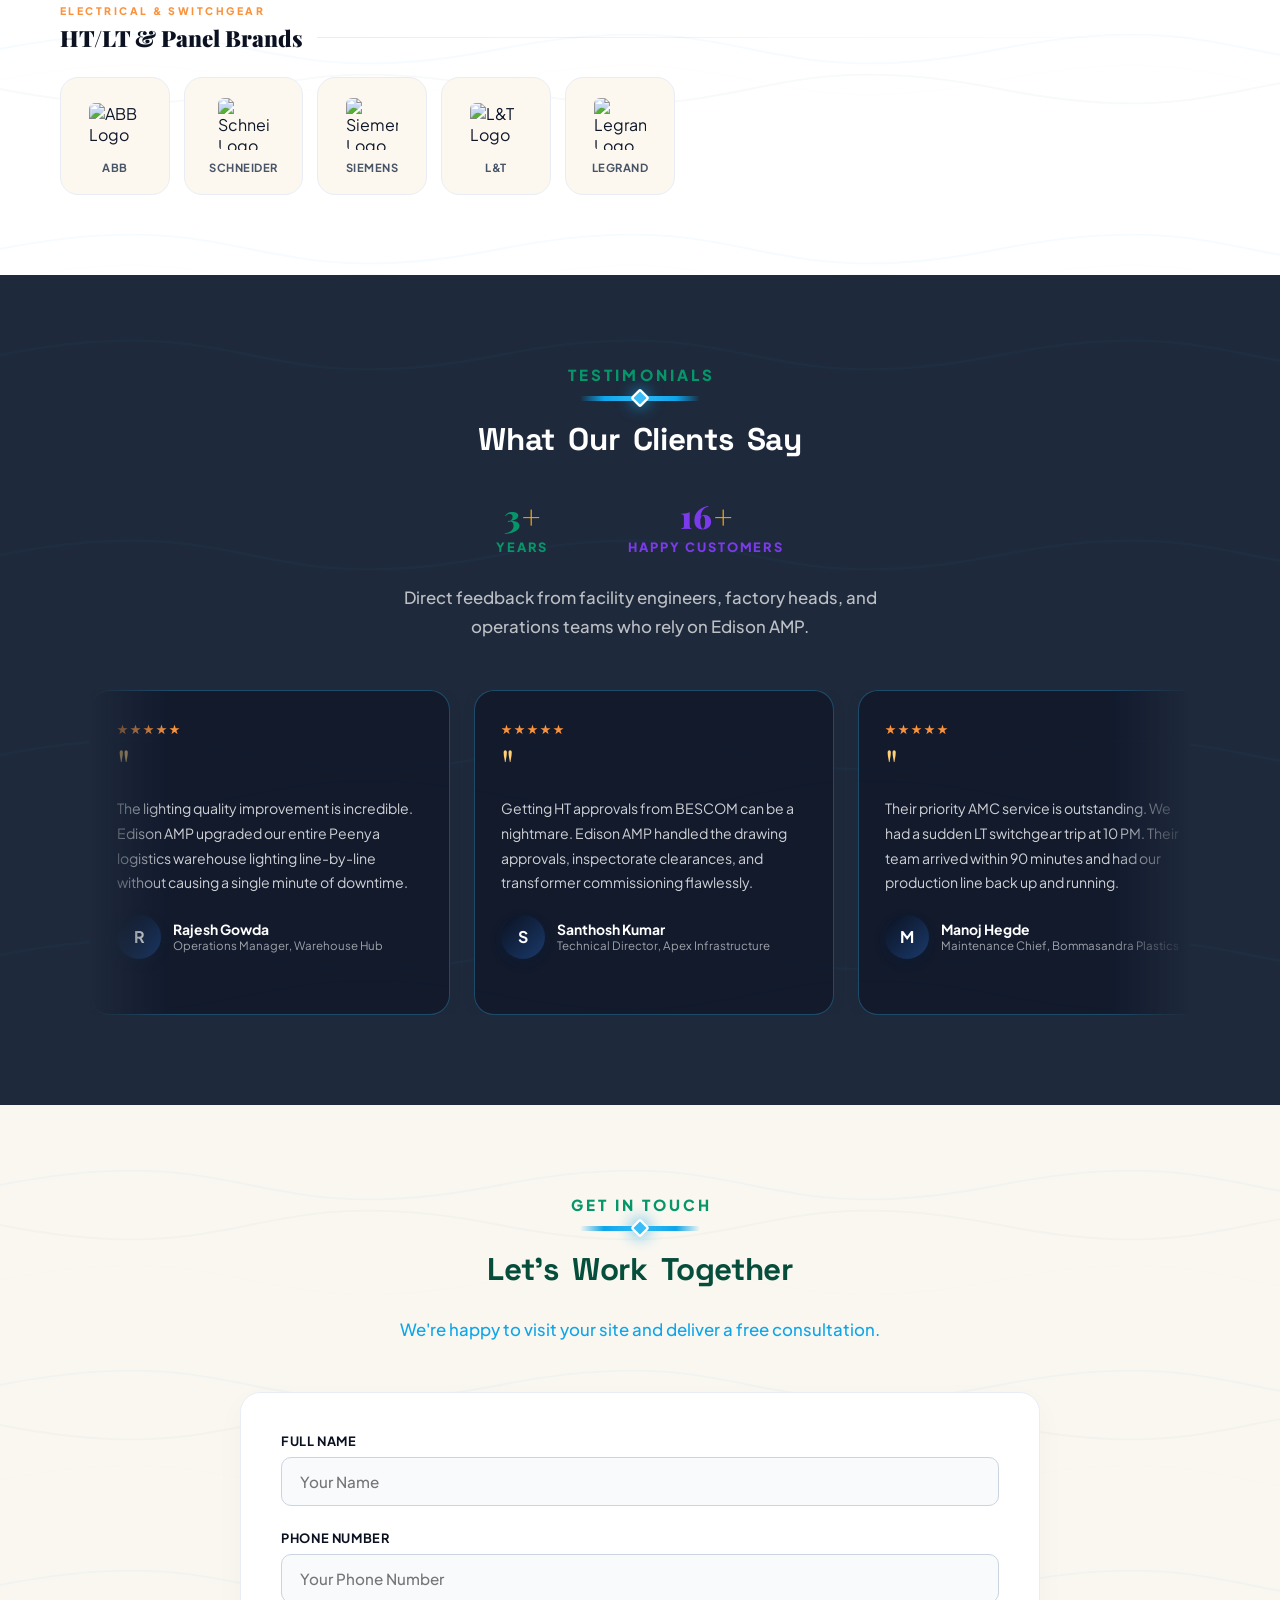
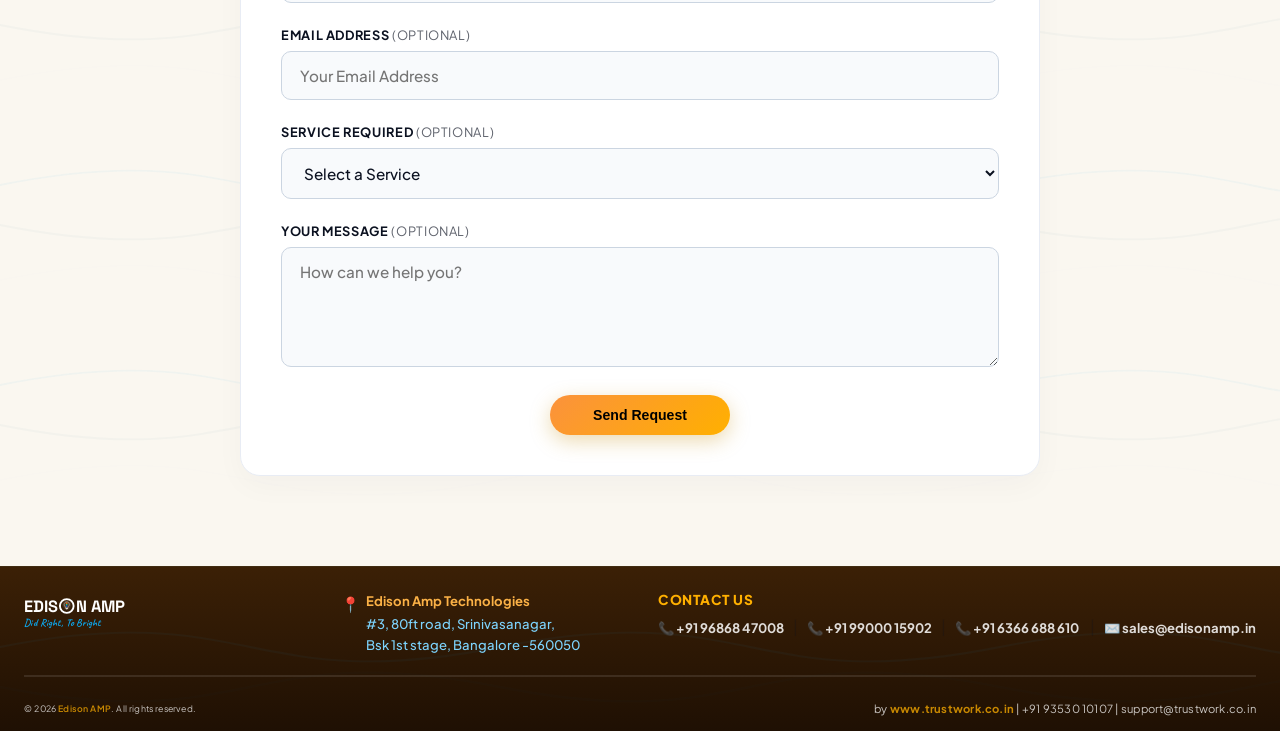
==== commit c026035e: "Replace proud of section with real project images from LED, HVLS, and electrical pages - no titles" ====
--- a/index.html
+++ b/index.html
@@ -556,114 +556,66 @@
     <div class="install-carousel-wrap reveal reveal-delay-1">
       <div class="install-track">
 
-        <!-- Card 1: Street Light -->
+        <!-- LED Lighting -->
         <div class="install-card">
-          <img src="https://images.unsplash.com/photo-1558618666-fcd25c85cd64?w=500&q=80" alt="Street Light Installation" class="install-img"/>
-          <div class="install-overlay">
-            <span class="install-tag">Street Lighting</span>
-            <h3 class="install-title">Urban Street LED Installation</h3>
-            <p class="install-loc">📍 Bengaluru City Road</p>
-          </div>
-        </div>
-
-        <!-- Card 2: Park Light -->
+          <img src="images/high_mast_school.png" alt="High Mast School Lighting" class="install-img"/>
+        </div>
         <div class="install-card">
-          <img src="https://images.unsplash.com/photo-1506905925346-21bda4d32df4?w=500&q=80" alt="Park Light Installation" class="install-img"/>
-          <div class="install-overlay">
-            <span class="install-tag">Park Lighting</span>
-            <h3 class="install-title">Garden & Park Ambience Lights</h3>
-            <p class="install-loc">📍 Lalbagh Park, Bengaluru</p>
-          </div>
-        </div>
-
-        <!-- Card 3: CCTV -->
+          <img src="images/highway_curved_poles.png" alt="Highway Curved LED Poles" class="install-img"/>
+        </div>
         <div class="install-card">
-          <img src="https://images.unsplash.com/photo-1557597774-9d273605dfa9?w=500&q=80" alt="CCTV Installation" class="install-img"/>
-          <div class="install-overlay">
-            <span class="install-tag">CCTV & Surveillance</span>
-            <h3 class="install-title">Smart City CCTV Network</h3>
-            <p class="install-loc">📍 Industrial Zone, Peenya</p>
-          </div>
-        </div>
-
-        <!-- Card 4: High Mast Light -->
+          <img src="images/led_office_lighting.png" alt="Modern Office LED Lighting" class="install-img"/>
+        </div>
+
+        <!-- HVLS Fans -->
         <div class="install-card">
-          <img src="https://images.unsplash.com/photo-1477959858617-67f85cf4f1df?w=500&q=80" alt="High Mast Light" class="install-img"/>
-          <div class="install-overlay">
-            <span class="install-tag">High Mast Lighting</span>
-            <h3 class="install-title">High Mast Tower Floodlights</h3>
-            <p class="install-loc">📍 Bengaluru Highway</p>
-          </div>
-        </div>
-
-        <!-- Card 5: Village Road Light -->
+          <img src="images/hvls_fan_marriage_hall.png" alt="HVLS Fan in Marriage Hall" class="install-img"/>
+        </div>
         <div class="install-card">
-          <img src="https://images.unsplash.com/photo-1524492412937-b28074a5d7da?w=500&q=80" alt="Village Road Light" class="install-img"/>
-          <div class="install-overlay">
-            <span class="install-tag">Rural Electrification</span>
-            <h3 class="install-title">Village Road Solar LED Lights</h3>
-            <p class="install-loc">📍 Rural Karnataka</p>
-          </div>
-        </div>
-
-        <!-- Card 6: Warehouse LED -->
+          <img src="images/hvls_fan_warehouse.png" alt="HVLS Fan in Warehouse" class="install-img"/>
+        </div>
         <div class="install-card">
-          <img src="https://images.unsplash.com/photo-1587293852726-70cdb56c2866?w=500&q=80" alt="Warehouse LED" class="install-img"/>
-          <div class="install-overlay">
-            <span class="install-tag">Industrial LED</span>
-            <h3 class="install-title">Warehouse LED Retrofit</h3>
-            <p class="install-loc">📍 Bommasandra Industrial Area</p>
-          </div>
+          <img src="images/hvls_fan_factory.png" alt="HVLS Fan in Factory" class="install-img"/>
+        </div>
+
+        <!-- LT & HT Electrical -->
+        <div class="install-card">
+          <img src="images/elec_lt_work.png" alt="LT Panel Work" class="install-img"/>
+        </div>
+        <div class="install-card">
+          <img src="images/elec_ht_panel_room.png" alt="HT Panel Room Work" class="install-img"/>
+        </div>
+        <div class="install-card">
+          <img src="images/elec_warehouse_panels.png" alt="Warehouse Electrical Panels" class="install-img"/>
         </div>
 
         <!-- Duplicate set for seamless loop -->
         <div class="install-card">
-          <img src="https://images.unsplash.com/photo-1558618666-fcd25c85cd64?w=500&q=80" alt="Street Light Installation" class="install-img"/>
-          <div class="install-overlay">
-            <span class="install-tag">Street Lighting</span>
-            <h3 class="install-title">Urban Street LED Installation</h3>
-            <p class="install-loc">📍 Bengaluru City Road</p>
-          </div>
+          <img src="images/high_mast_school.png" alt="High Mast School Lighting" class="install-img"/>
         </div>
         <div class="install-card">
-          <img src="https://images.unsplash.com/photo-1506905925346-21bda4d32df4?w=500&q=80" alt="Park Light Installation" class="install-img"/>
-          <div class="install-overlay">
-            <span class="install-tag">Park Lighting</span>
-            <h3 class="install-title">Garden & Park Ambience Lights</h3>
-            <p class="install-loc">📍 Lalbagh Park, Bengaluru</p>
-          </div>
+          <img src="images/highway_curved_poles.png" alt="Highway Curved LED Poles" class="install-img"/>
         </div>
         <div class="install-card">
-          <img src="https://images.unsplash.com/photo-1557597774-9d273605dfa9?w=500&q=80" alt="CCTV Installation" class="install-img"/>
-          <div class="install-overlay">
-            <span class="install-tag">CCTV & Surveillance</span>
-            <h3 class="install-title">Smart City CCTV Network</h3>
-            <p class="install-loc">📍 Industrial Zone, Peenya</p>
-          </div>
+          <img src="images/led_office_lighting.png" alt="Modern Office LED Lighting" class="install-img"/>
         </div>
         <div class="install-card">
-          <img src="https://images.unsplash.com/photo-1477959858617-67f85cf4f1df?w=500&q=80" alt="High Mast Light" class="install-img"/>
-          <div class="install-overlay">
-            <span class="install-tag">High Mast Lighting</span>
-            <h3 class="install-title">High Mast Tower Floodlights</h3>
-            <p class="install-loc">📍 Bengaluru Highway</p>
-          </div>
+          <img src="images/hvls_fan_marriage_hall.png" alt="HVLS Fan in Marriage Hall" class="install-img"/>
         </div>
         <div class="install-card">
-          <img src="https://images.unsplash.com/photo-1524492412937-b28074a5d7da?w=500&q=80" alt="Village Road Light" class="install-img"/>
-          <div class="install-overlay">
-            <span class="install-tag">Rural Electrification</span>
-            <h3 class="install-title">Village Road Solar LED Lights</h3>
-            <p class="install-loc">📍 Rural Karnataka</p>
-          </div>
+          <img src="images/hvls_fan_warehouse.png" alt="HVLS Fan in Warehouse" class="install-img"/>
         </div>
         <div class="install-card">
-          <img src="https://images.unsplash.com/photo-1587293852726-70cdb56c2866?w=500&q=80" alt="Warehouse LED" class="install-img"/>
-          <div class="install-overlay">
-            <span class="install-tag">Industrial LED</span>
-            <h3 class="install-title">Warehouse LED Retrofit</h3>
-            <p class="install-loc">📍 Bommasandra Industrial Area</p>
-          </div>
+          <img src="images/hvls_fan_factory.png" alt="HVLS Fan in Factory" class="install-img"/>
+        </div>
+        <div class="install-card">
+          <img src="images/elec_lt_work.png" alt="LT Panel Work" class="install-img"/>
+        </div>
+        <div class="install-card">
+          <img src="images/elec_ht_panel_room.png" alt="HT Panel Room Work" class="install-img"/>
+        </div>
+        <div class="install-card">
+          <img src="images/elec_warehouse_panels.png" alt="Warehouse Electrical Panels" class="install-img"/>
         </div>
 
       </div>
--- a/index.css
+++ b/index.css
@@ -5,7 +5,7 @@
   --navy2:  #0F1E36;
   --heading: #064e3b; /* Deep Emerald */
   --gold:   #FB923C;
-  --nav-bg: linear-gradient(180deg, rgba(45, 55, 72, 0.65) 0%, rgba(26, 32, 44, 0.8) 100%);
+  --nav-bg: linear-gradient(180deg, rgba(90, 50, 15, 0.72) 0%, rgba(50, 25, 5, 0.82) 100%);
   --logo-color: #ffffff;
   --logo-tagline-color: #FB923C;
   --nav-link-color: var(--gold2);
@@ -79,7 +79,7 @@
 @keyframes border-spin{to{--border-angle:360deg;}}
 
 /* ===== NAV ===== */
-.nav-bg-bar{position:fixed;top:0;left:0;right:0;height:114px;background:linear-gradient(180deg, rgba(45, 55, 72, 0.8) 0%, rgba(26, 32, 44, 0.92) 100%);z-index:999;border-bottom:1px solid rgba(255,255,255,0.08);transition:all .3s ease;overflow:hidden;}
+.nav-bg-bar{position:fixed;top:0;left:0;right:0;height:114px;background:linear-gradient(180deg, rgba(90, 50, 15, 0.72) 0%, rgba(50, 25, 5, 0.82) 100%);backdrop-filter:blur(10px);-webkit-backdrop-filter:blur(10px);z-index:999;border-bottom:1px solid rgba(255,200,100,0.15);transition:all .3s ease;overflow:hidden;}
 .nav-light {
   position: absolute;
   width: 100%;
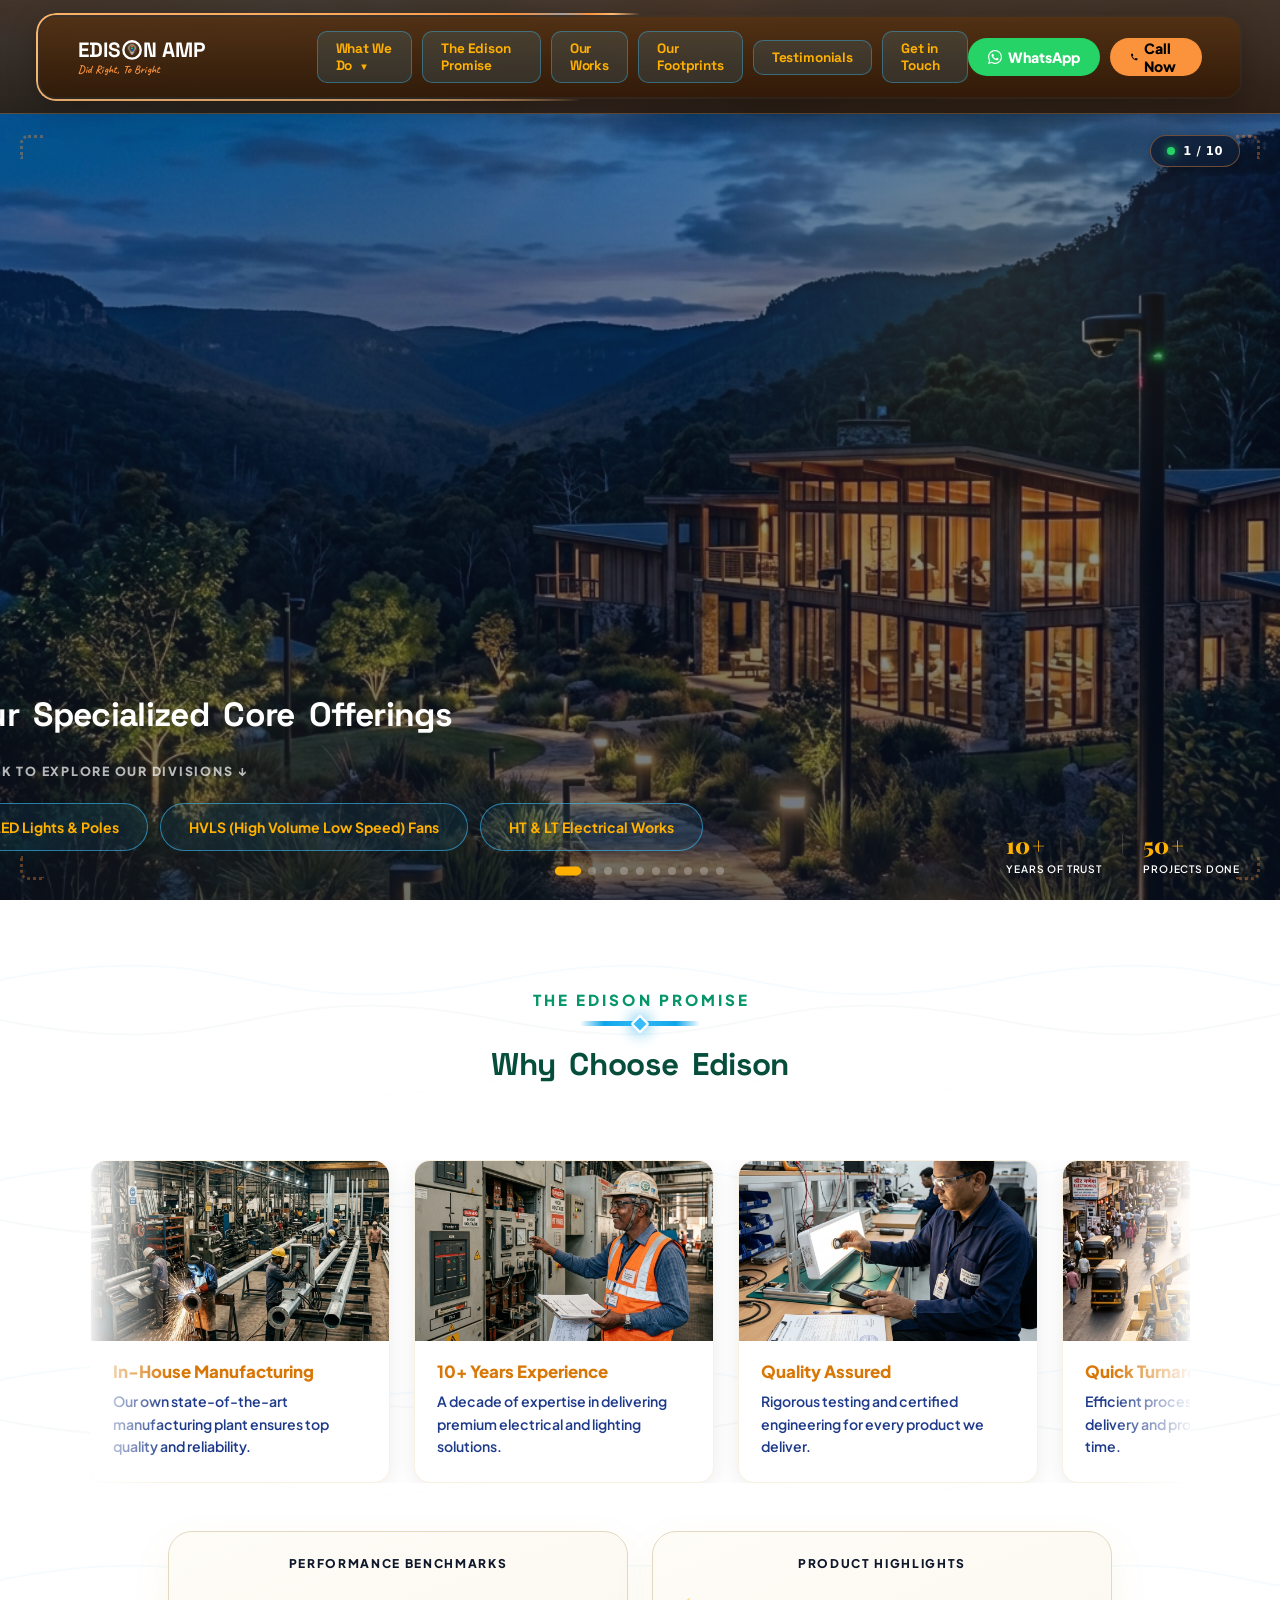
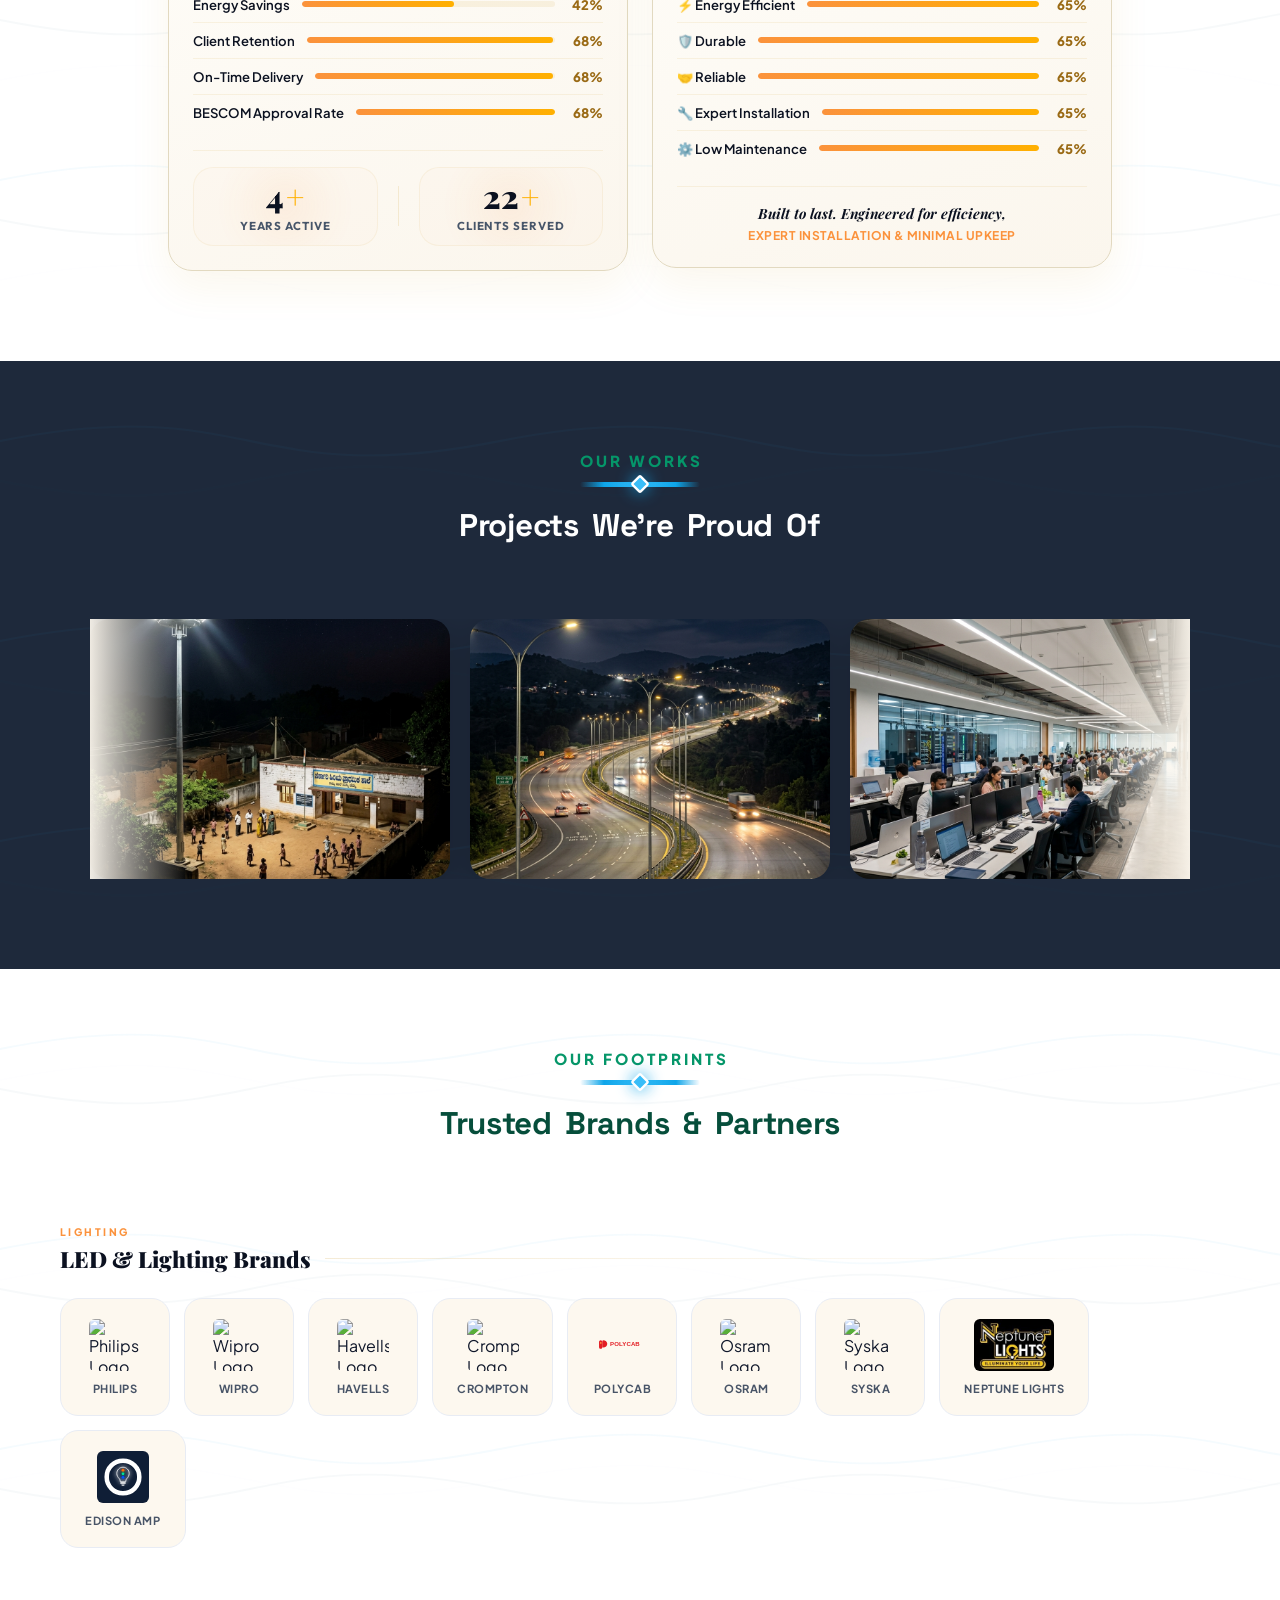
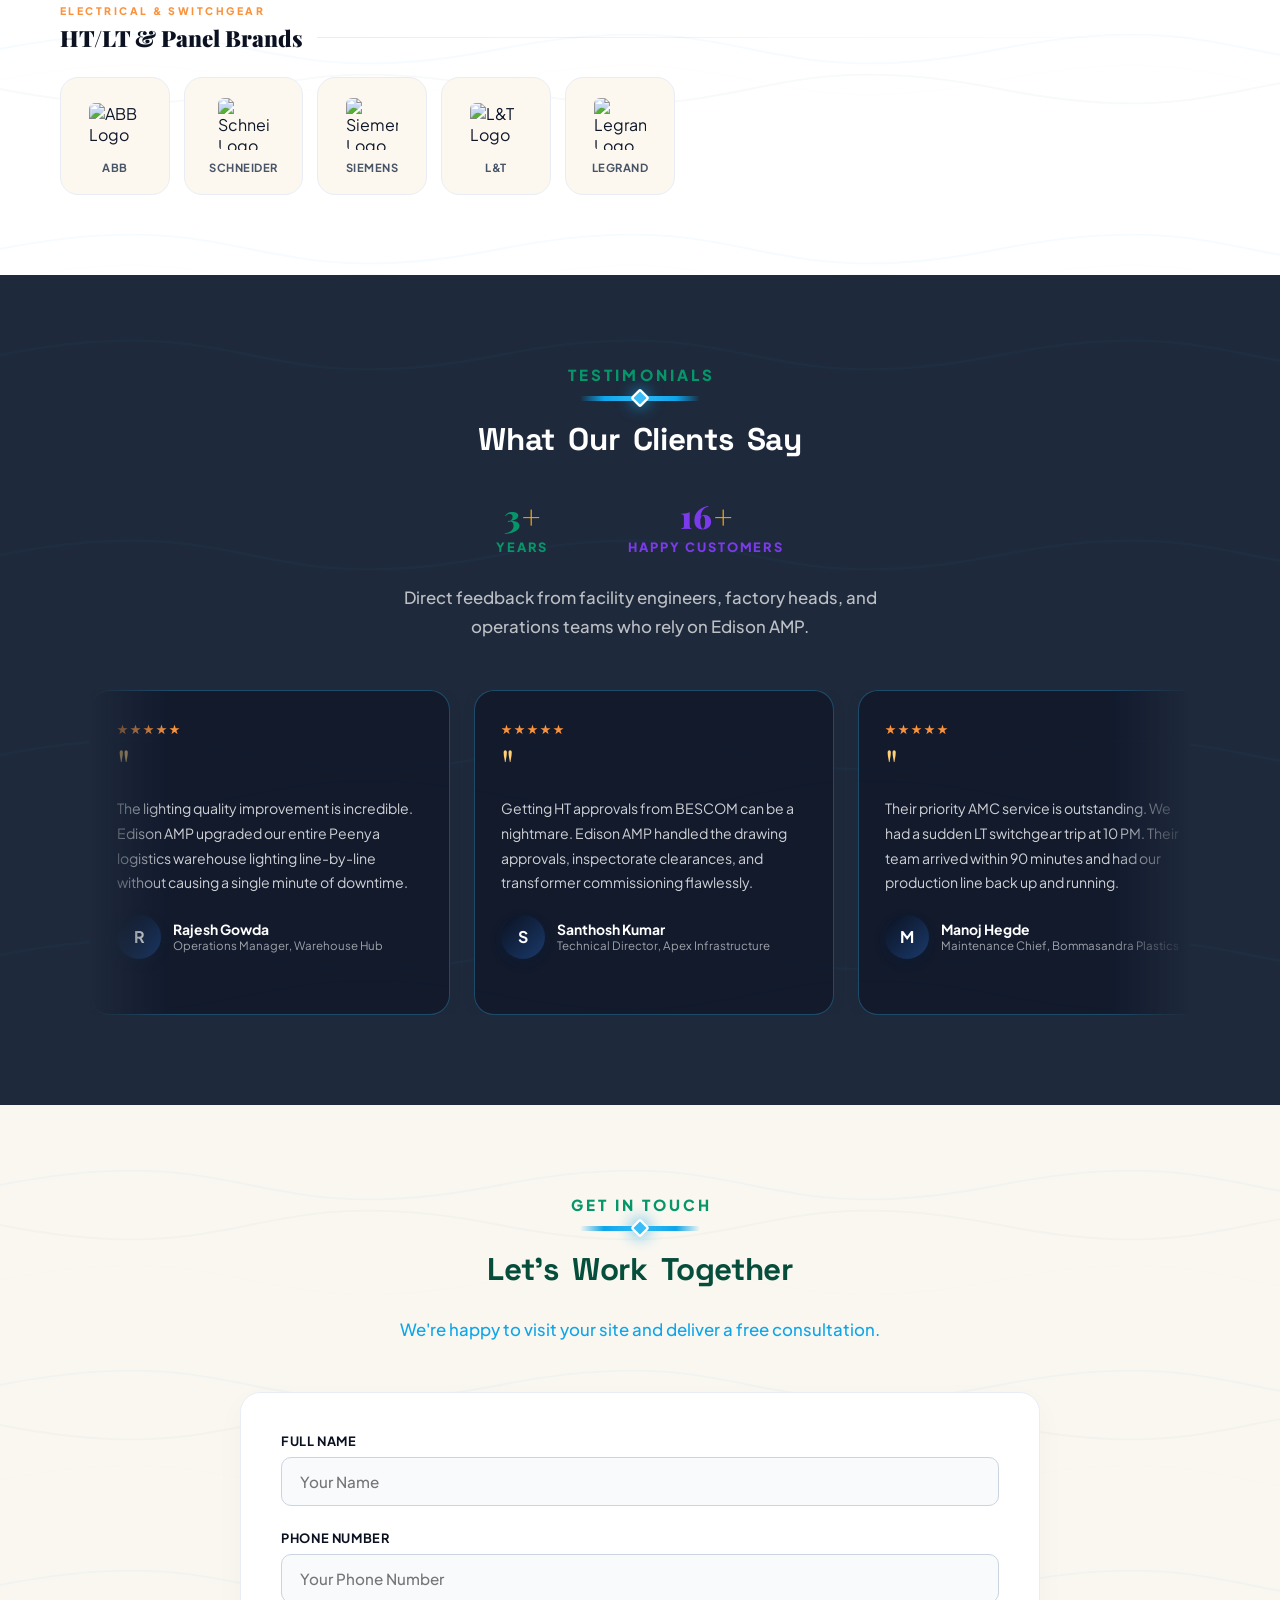
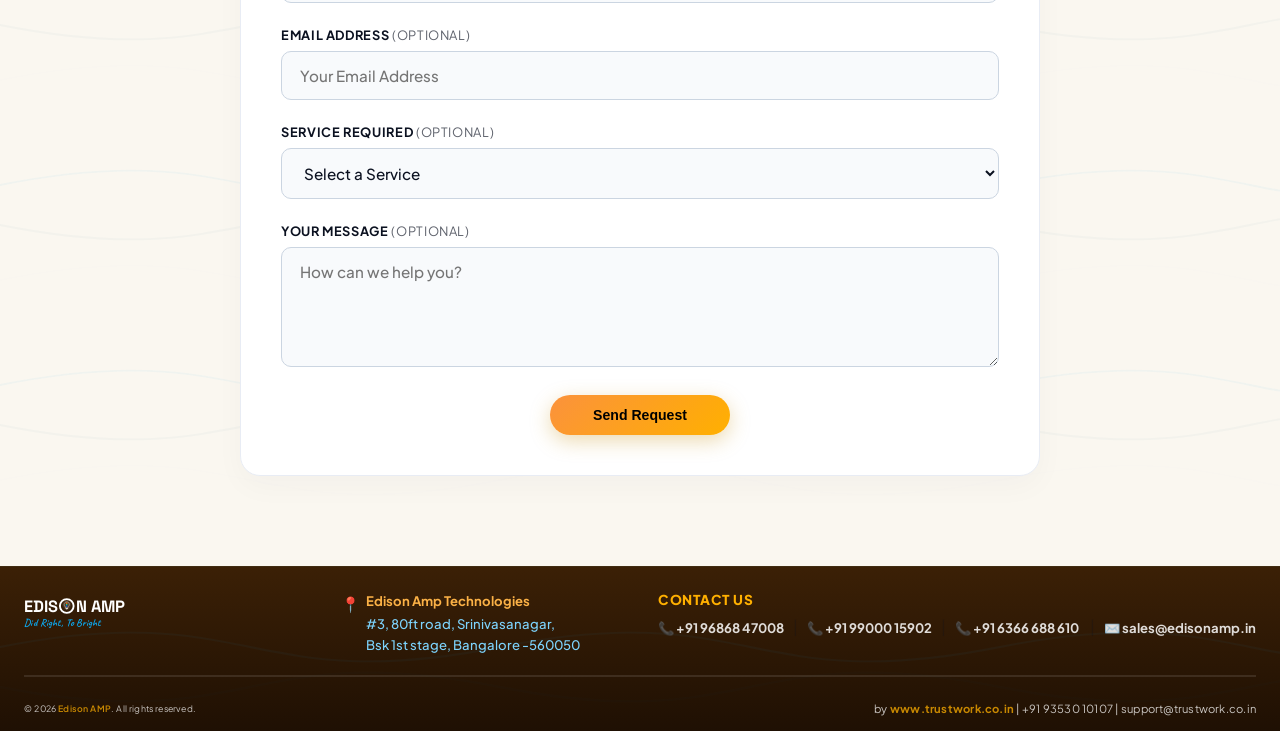
==== commit 1c7db2b2: "Rename LT & HT to HT & LT across all pages" ====
--- a/index.html
+++ b/index.html
@@ -214,7 +214,7 @@
       <ul class="dropdown-menu">
         <li><a href="led-lighting.html">LED Lights and Poles</a></li>
         <li><a href="hvls-fans.html">HVLS (High Volume Low Speed) Fans</a></li>
-        <li><a href="electrical-work.html">LT &amp; HT Electrical Works</a></li>
+        <li><a href="electrical-work.html">HT &amp; LT Electrical Works</a></li>
       </ul>
     </li>
     <li><a href="#edison-promise">The Edison Promise</a></li>
@@ -245,7 +245,7 @@
   <div class="mobile-sub-menu">
     <a href="led-lighting.html" onclick="toggleMenu()">LED Lights and Poles</a>
     <a href="hvls-fans.html" onclick="toggleMenu()">HVLS (High Volume Low Speed) Fans</a>
-    <a href="electrical-work.html" onclick="toggleMenu()">LT &amp; HT Electrical Works</a>
+    <a href="electrical-work.html" onclick="toggleMenu()">HT &amp; LT Electrical Works</a>
   </div>
   <a href="#edison-promise" onclick="toggleMenu()">The Edison Promise</a>
   <a href="#our-works" onclick="toggleMenu()">Our Works</a>
@@ -296,7 +296,7 @@
       <div class="core-offerings-grid">
         <a href="led-lighting.html" class="offering-card">LED Lights &amp; Poles</a>
         <a href="hvls-fans.html" class="offering-card">HVLS (High Volume Low Speed) Fans</a>
-        <a href="electrical-work.html" class="offering-card">LT &amp; HT Electrical Works</a>
+        <a href="electrical-work.html" class="offering-card">HT &amp; LT Electrical Works</a>
       </div>
     </div><!-- /left -->
 
@@ -578,7 +578,7 @@
           <img src="images/hvls_fan_factory.png" alt="HVLS Fan in Factory" class="install-img"/>
         </div>
 
-        <!-- LT & HT Electrical -->
+        <!-- HT & LT Electrical -->
         <div class="install-card">
           <img src="images/elec_lt_work.png" alt="LT Panel Work" class="install-img"/>
         </div>
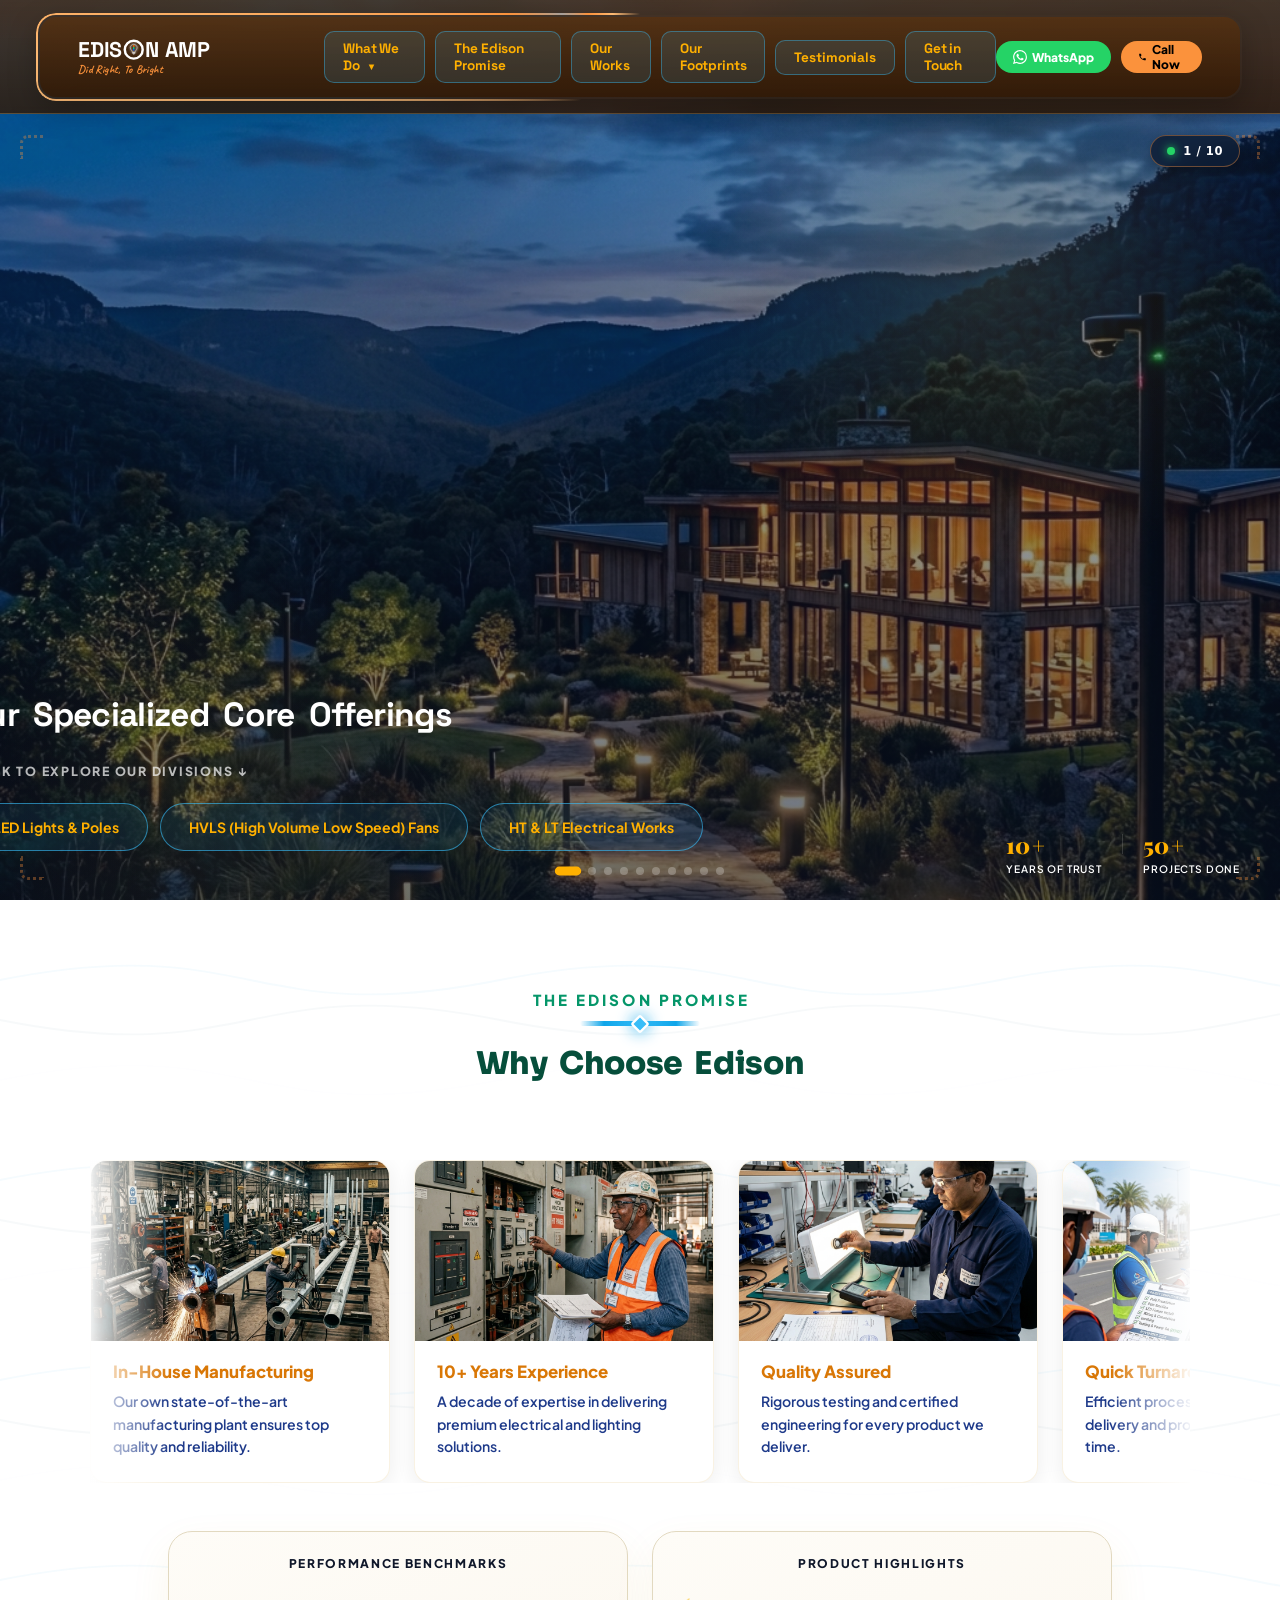
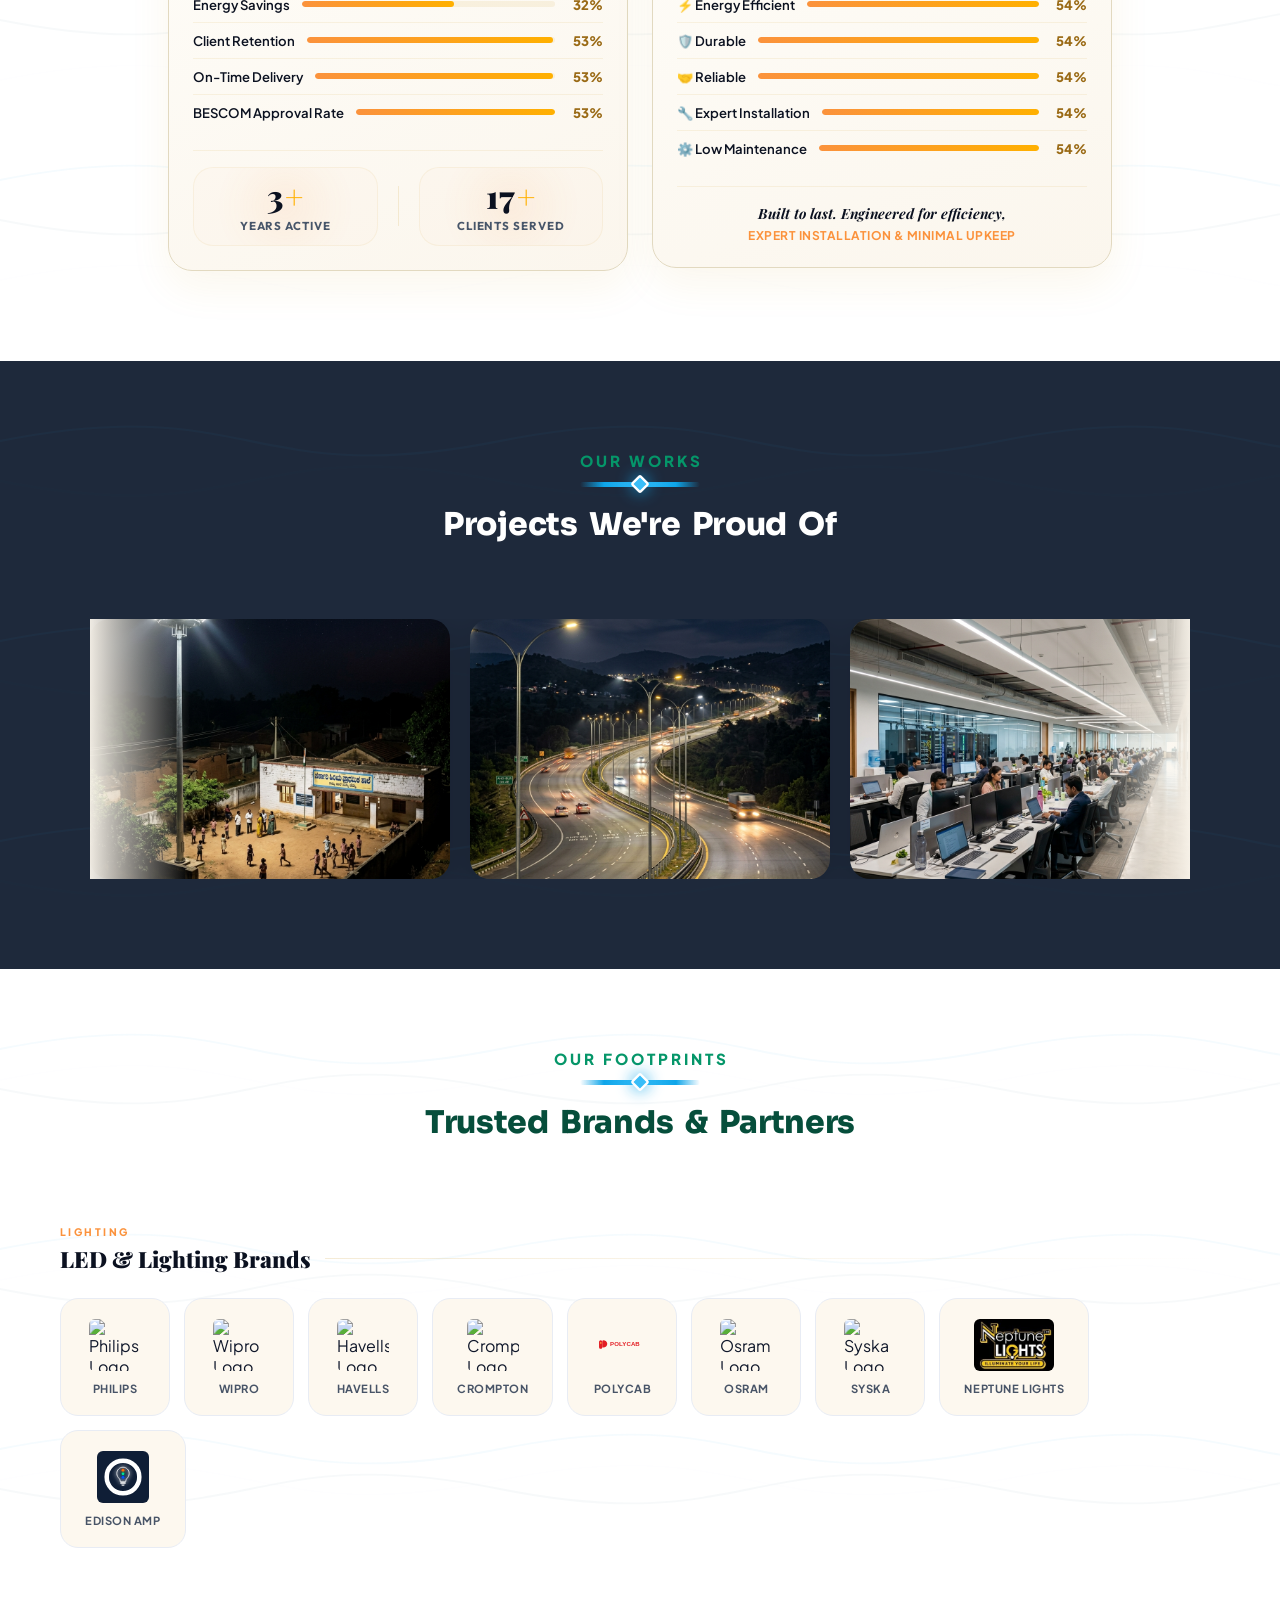
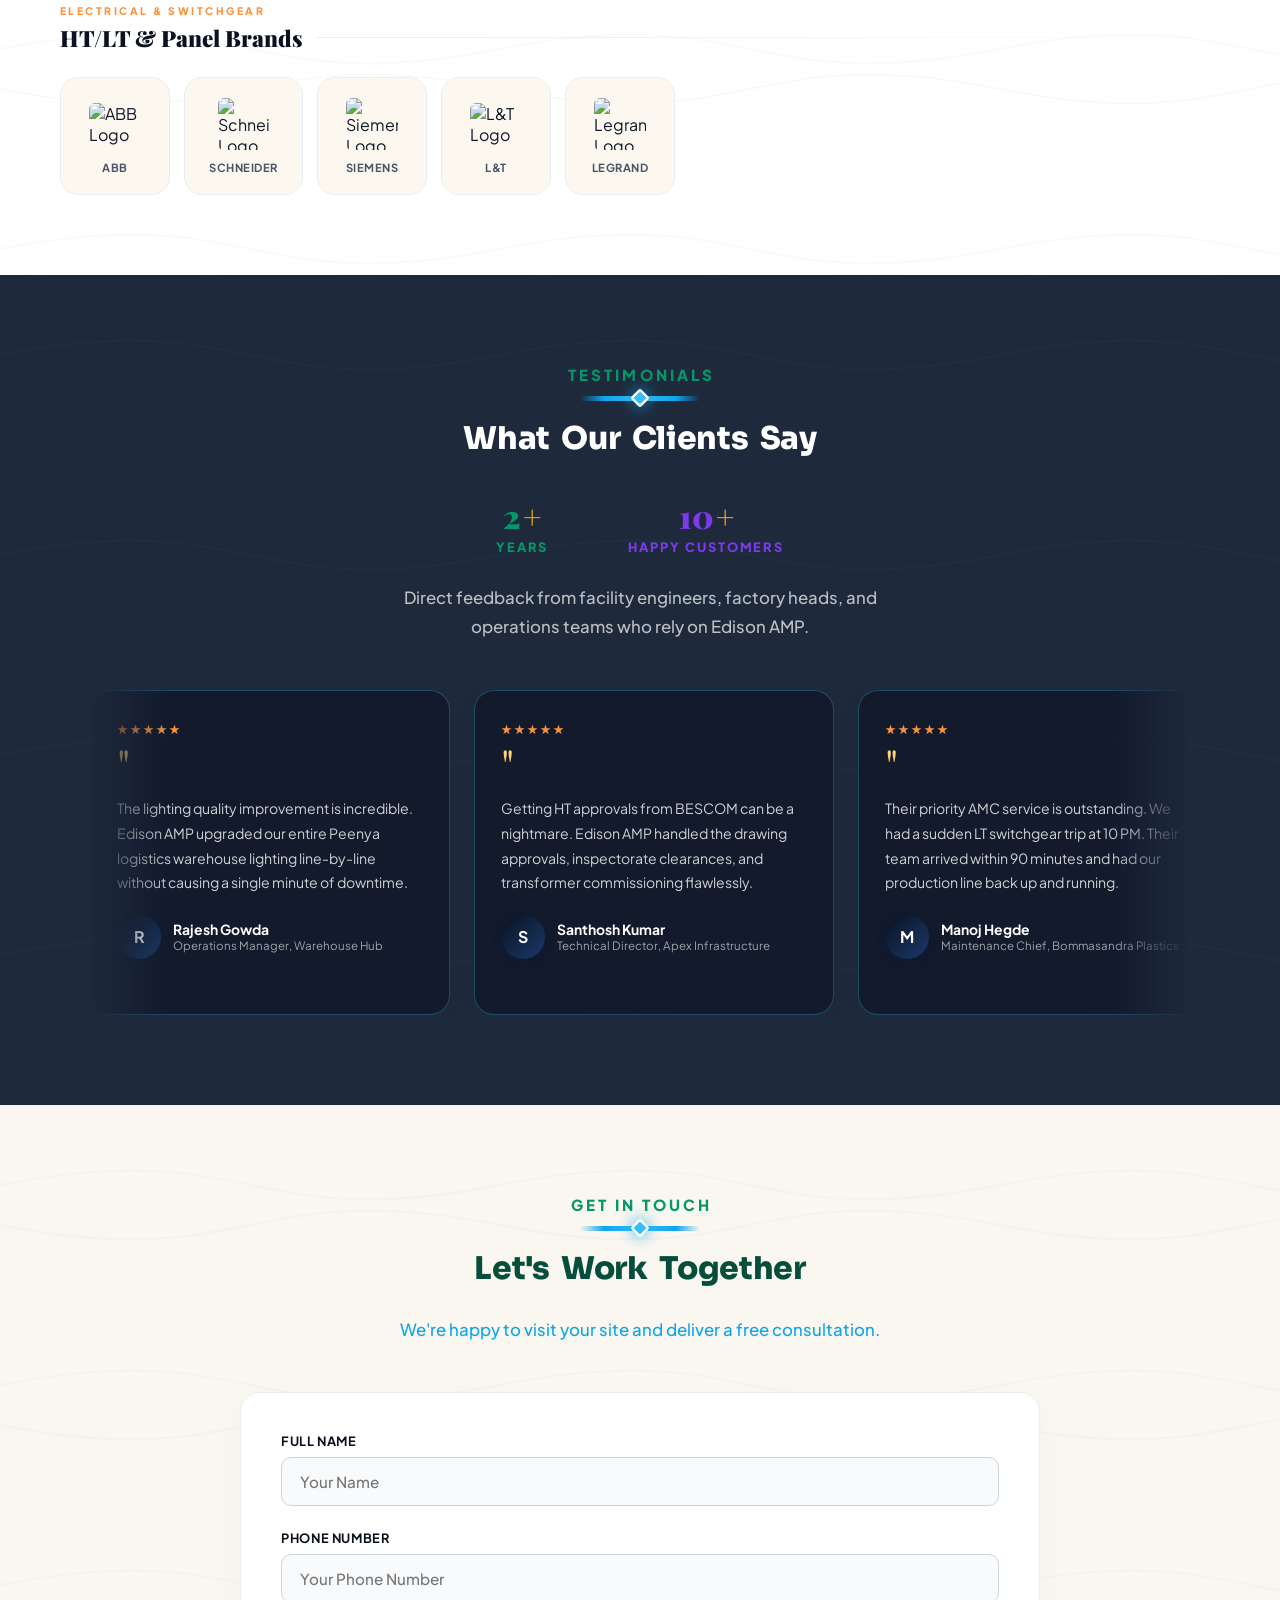
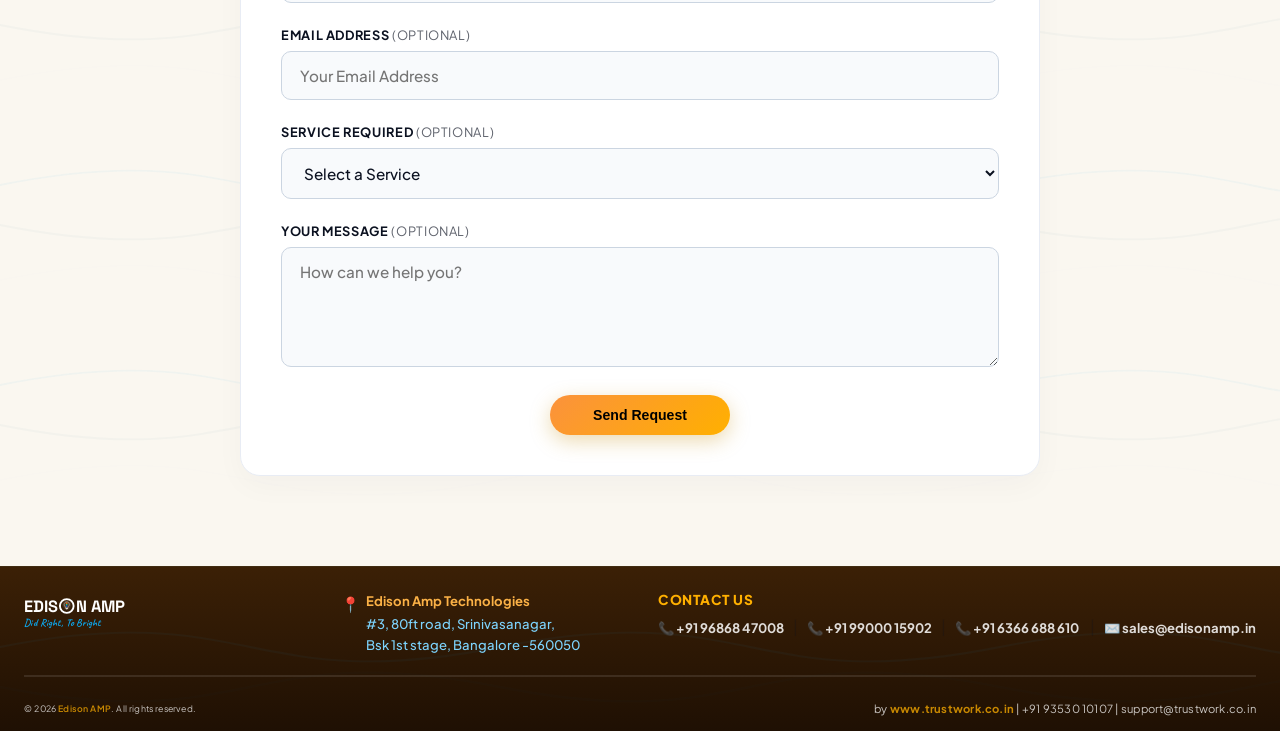
==== commit b9d04b74: "Replace Quick Turnaround image with field team installation photo; update section fonts to Sora + Pl" ====
--- a/index.html
+++ b/index.html
@@ -6,7 +6,7 @@
 <title>Edison AMP — Premium LED Lights, HVLS Fans & Electrical Works</title>
 <meta name="description" content="Edison AMP — Premium LED Lights, HVLS Fans & HT/LT Electrical Works. We specialize in energy efficiency, heavy ventilation, switchgear setups, and AMC audits."/>
 <script>document.documentElement.classList.add('js-enabled');</script>
-<link href="https://fonts.googleapis.com/css2?family=Playfair+Display:wght@700;900&family=Plus+Jakarta+Sans:wght@400;500;600;700&family=Caveat:wght@500;700&family=Outfit:wght@600;700;800&family=Courier+Prime:ital,wght@0,400;0,700;1,400;1,700&display=swap" rel="stylesheet"/>
+<link href="https://fonts.googleapis.com/css2?family=Playfair+Display:wght@700;900&family=Plus+Jakarta+Sans:wght@400;500;600;700&family=Caveat:wght@500;700&family=Outfit:wght@600;700;800&family=Courier+Prime:ital,wght@0,400;0,700;1,400;1,700&family=Sora:wght@600;700;800&display=swap" rel="stylesheet"/>
 <link rel="stylesheet" href="index.css?v=3"/>
 </head>
 <body>
--- a/index.css
+++ b/index.css
@@ -277,9 +277,9 @@
 }
 
 .nav-actions{display:flex;align-items:center;gap:10px;z-index:1001;}
-.nav-cta{background:var(--gold);color:#000;padding:0 20px;border-radius:50px;font-weight:800;font-size:0.88rem;text-decoration:none;transition:background .2s,transform .2s;display:inline-flex;align-items:center;justify-content:center;gap:6px;height:38px;}
+.nav-cta{background:var(--gold);color:#000;padding:0 17px;border-radius:50px;font-weight:800;font-size:0.75rem;text-decoration:none;transition:background .2s,transform .2s;display:inline-flex;align-items:center;justify-content:center;gap:5px;height:32px;}
 .nav-cta:hover{background:var(--gold2);transform:translateY(-1px);}
-.nav-wa{background:#25D366;color:#ffffff;padding:0 20px;border-radius:50px;font-weight:800;font-size:0.88rem;text-decoration:none;transition:background .2s,transform .2s;display:inline-flex;align-items:center;justify-content:center;gap:6px;height:38px;}
+.nav-wa{background:#25D366;color:#ffffff;padding:0 17px;border-radius:50px;font-weight:800;font-size:0.75rem;text-decoration:none;transition:background .2s,transform .2s;display:inline-flex;align-items:center;justify-content:center;gap:5px;height:32px;}
 .nav-wa:hover{background:#1ebe57;transform:translateY(-1px);}
 .hamburger{display:none;flex-direction:column;gap:5px;cursor:pointer;padding:6px;}
 .hamburger span{width:24px;height:2.5px;background:#0C3866;border-radius:2px;transition:.3s;}
@@ -646,8 +646,8 @@
 /* ===== SECTION COMMON ===== */
 .section{padding:90px 24px;}
 .section-inner{max-width:1100px;margin:0 auto;}
-.sec-eyebrow{font-size:.95rem;font-weight:800;letter-spacing:.2em;padding-left:0.2em;text-transform:uppercase;color:#059669;margin-bottom:12px;}
-.sec-title{font-family:'Space Grotesk',sans-serif;font-size:clamp(1.26rem,2.8vw,1.96rem);font-weight:800;color:var(--heading);line-height:1.15;margin-bottom:14px;letter-spacing:-0.01em;}
+.sec-eyebrow{font-size:.95rem;font-weight:800;letter-spacing:.2em;padding-left:0.2em;text-transform:uppercase;color:#059669;margin-bottom:12px;font-family:'Plus Jakarta Sans',sans-serif;}
+.sec-title{font-family:'Sora',sans-serif;font-size:clamp(1.26rem,2.8vw,1.96rem);font-weight:800;color:var(--heading);line-height:1.15;margin-bottom:14px;letter-spacing:-0.01em;}
 .sec-title em{font-family:inherit;font-weight:inherit;font-style:inherit;color:inherit;background:none;-webkit-background-clip:initial;-webkit-text-fill-color:initial;display:inline-block;padding-right:0;font-size:inherit;}
 .sec-sub{color:#0ea5e9;font-size:1.05rem;font-weight:500;line-height:1.75;max-width:560px;}
 /* ===== CURVY SVG UNDERLINE ===== */
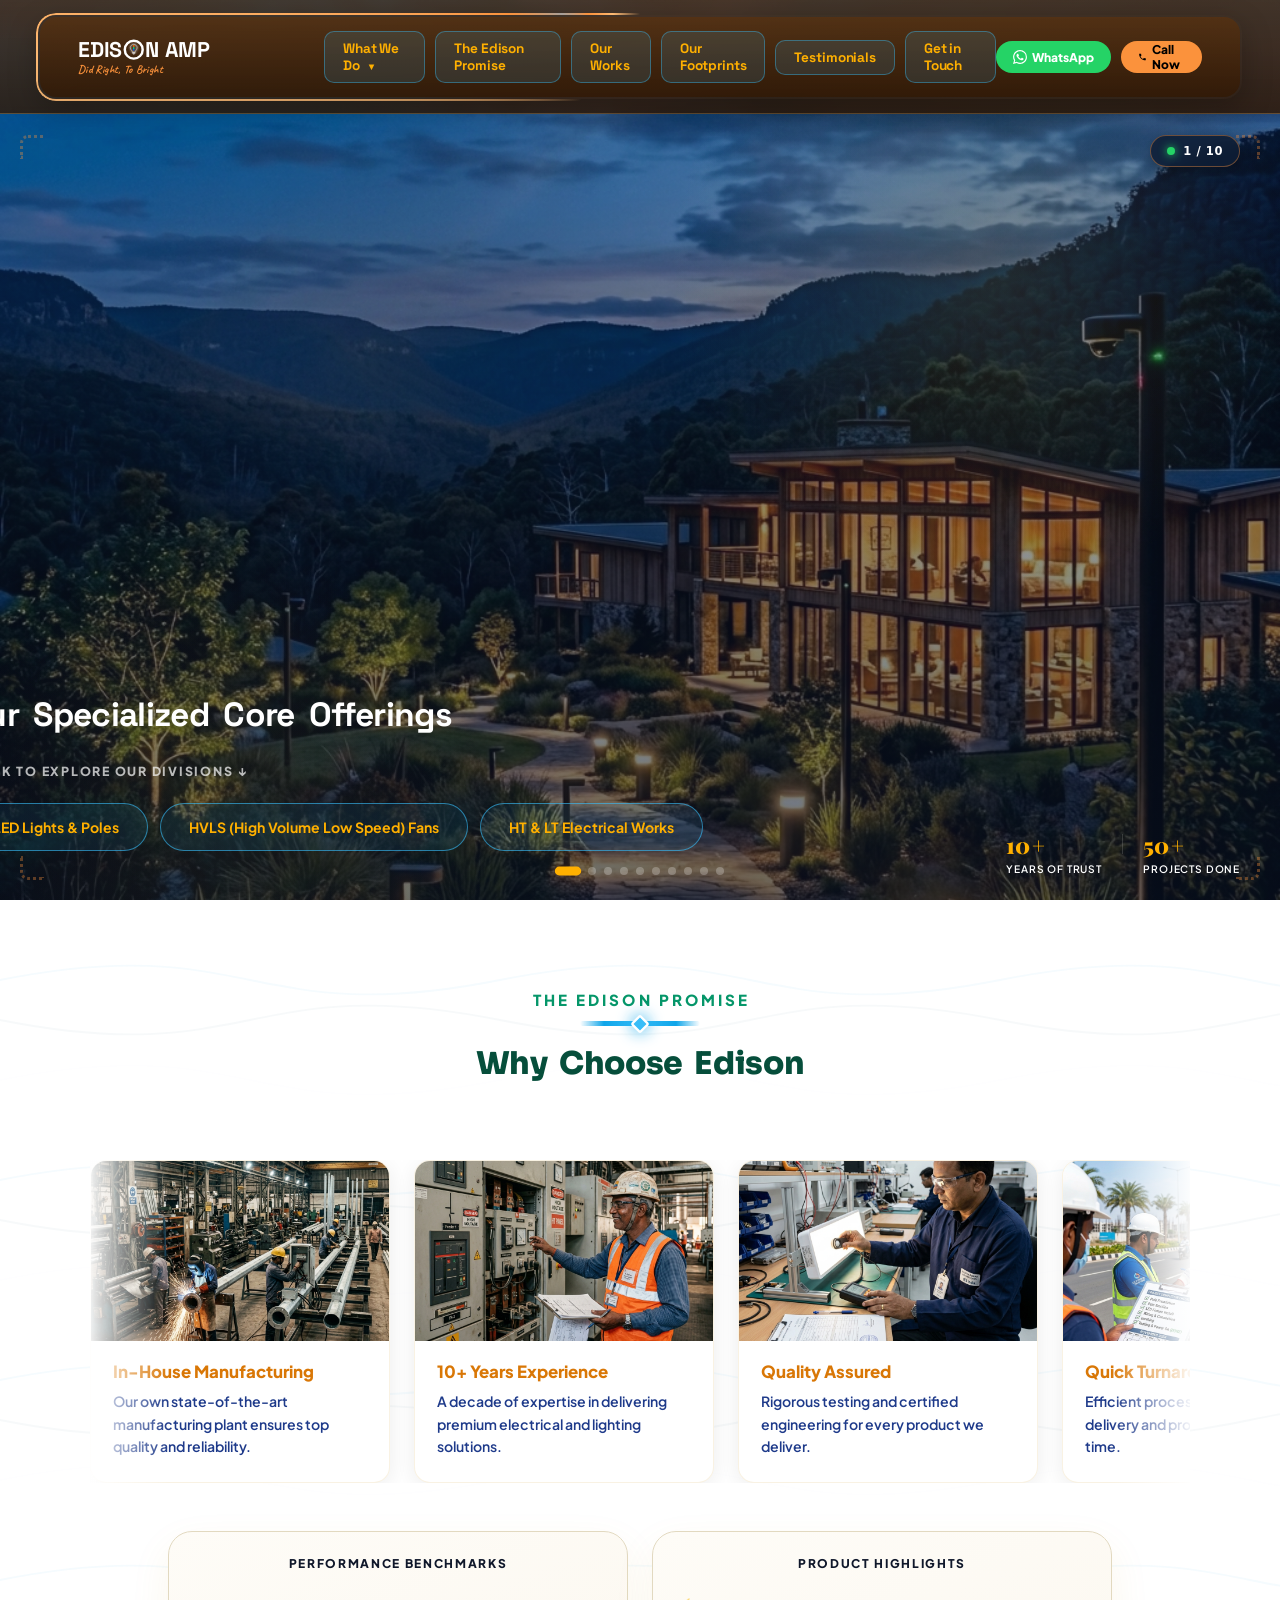
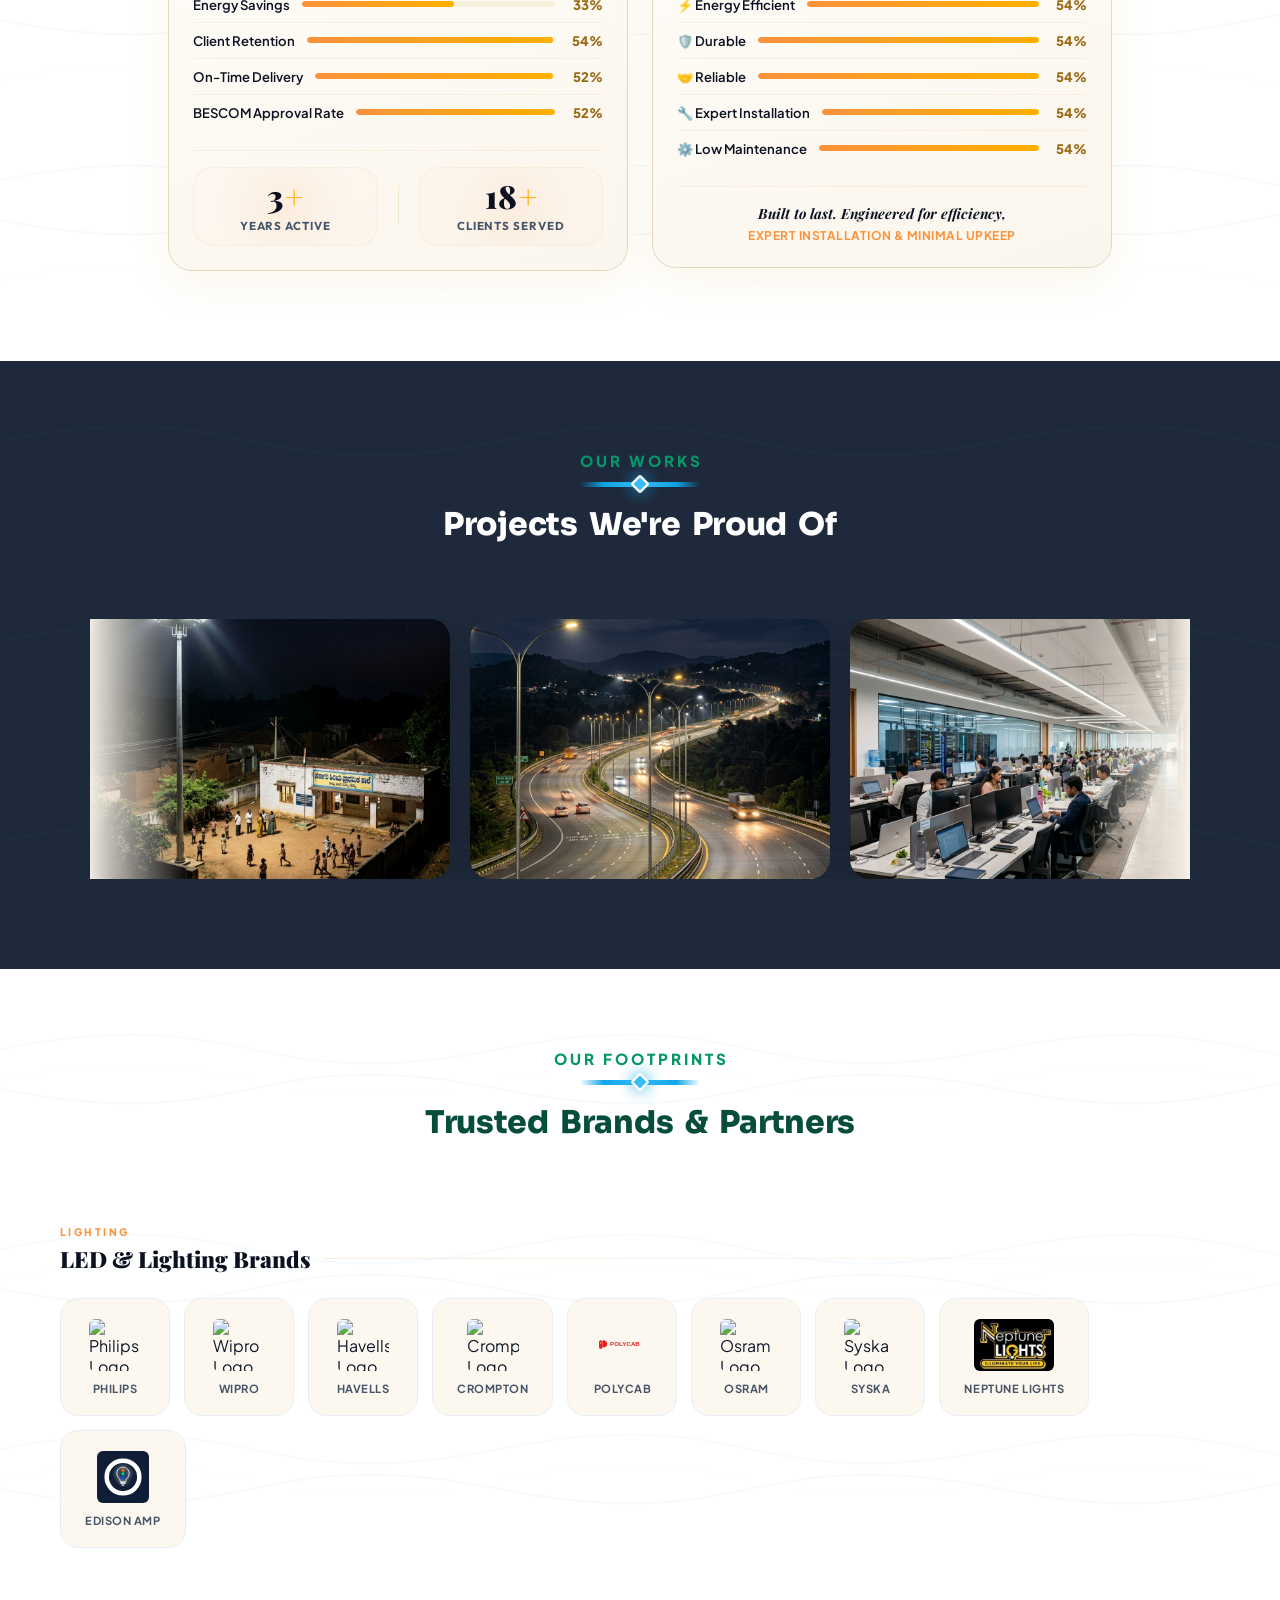
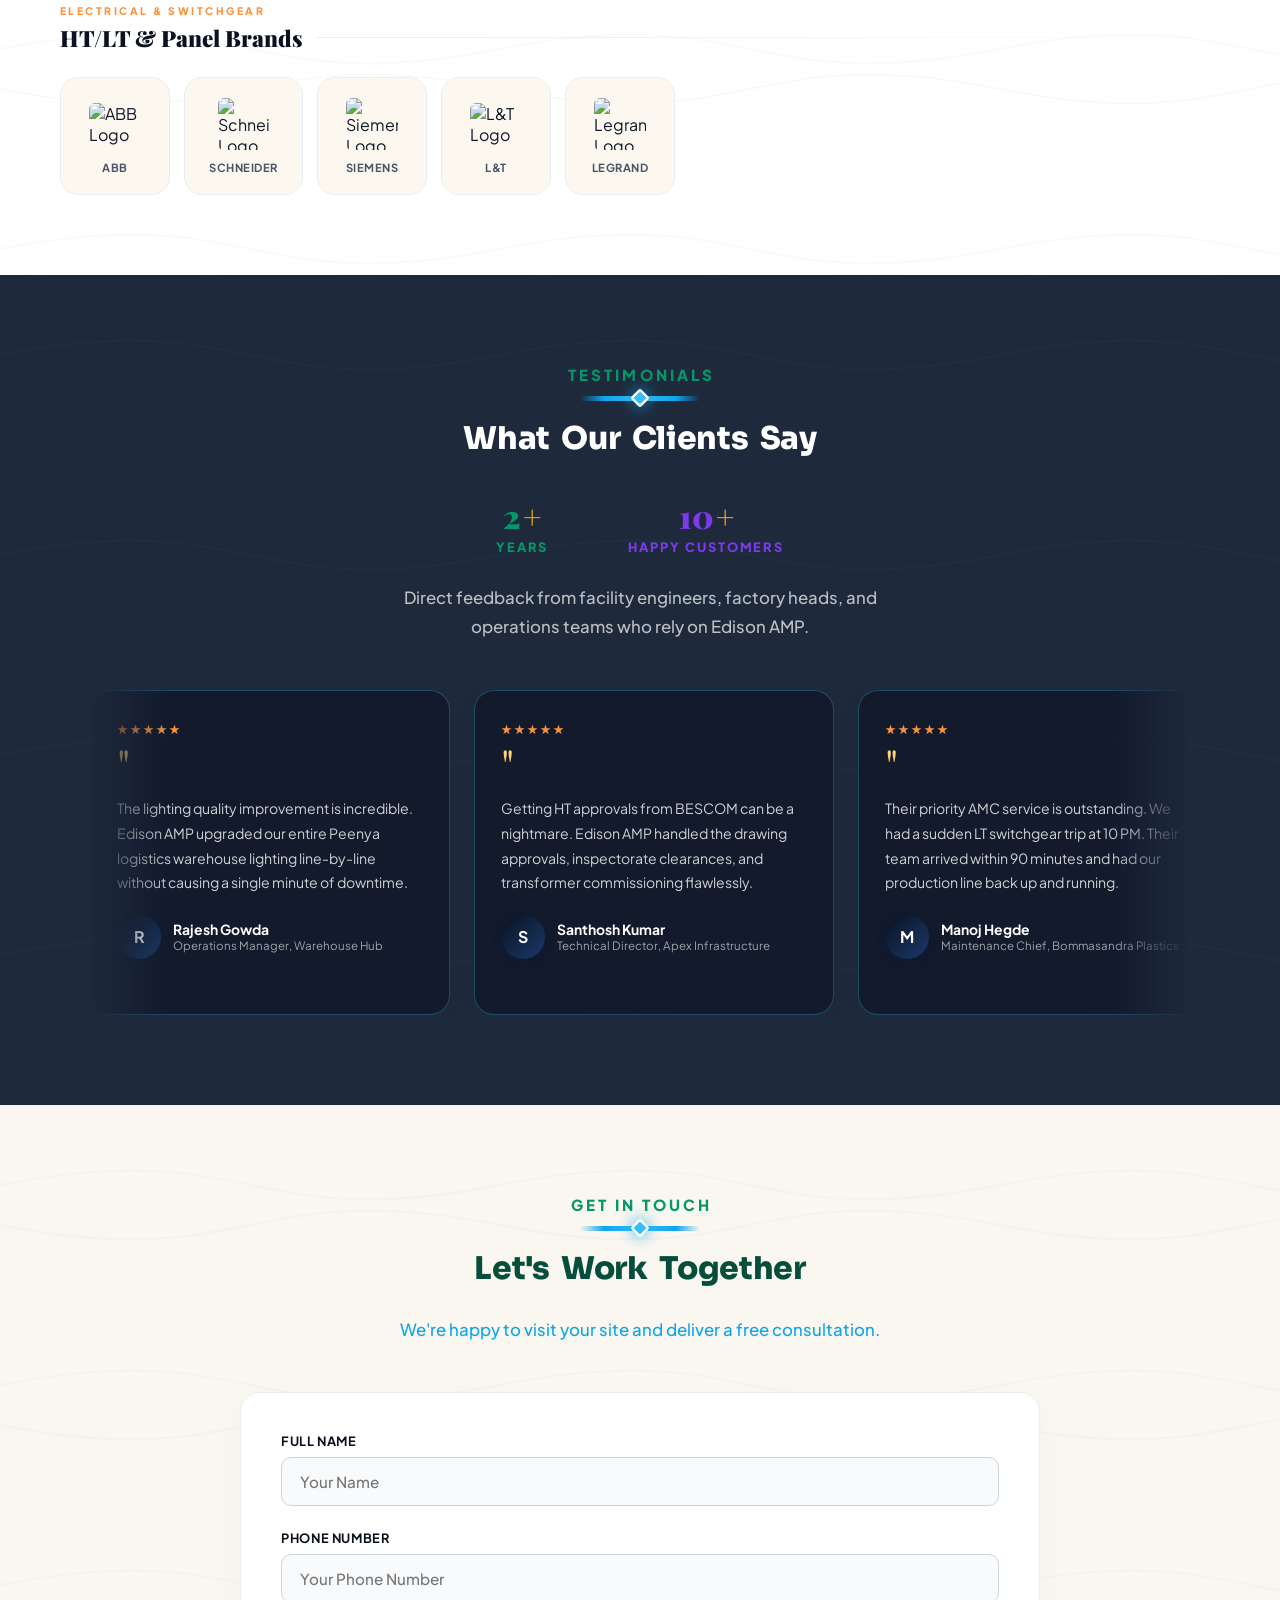
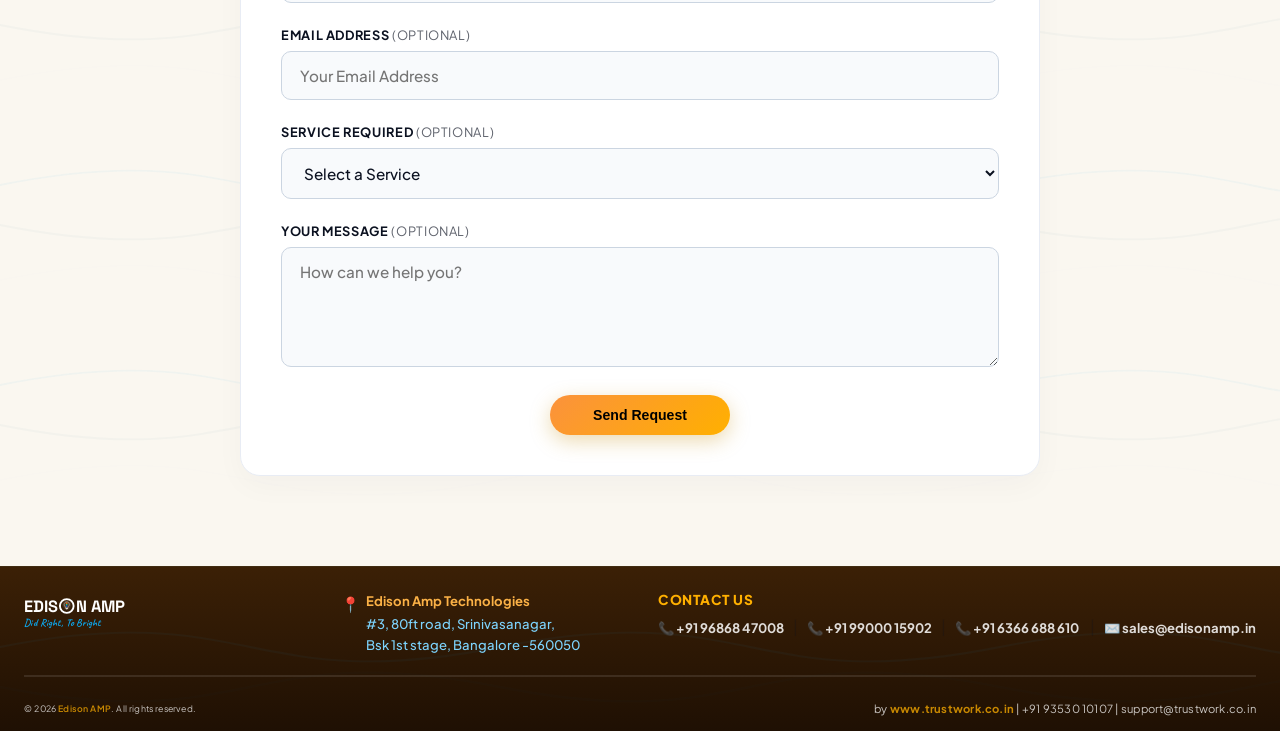
==== commit 90babd7d: "Add 9 new hero slides: LED 9,11,13,17,22 + HVLS 3,5 + HT&LT 3,5" ====
--- a/index.html
+++ b/index.html
@@ -269,6 +269,18 @@
     <div class="hero-bg-slide" style="background-image: linear-gradient(rgba(15, 32, 67, 0.25) 0%, rgba(10, 20, 41, 0.6) 100%), url('images/hero_background_scenery_v8_clean.png');"></div>
     <div class="hero-bg-slide" style="background-image: linear-gradient(rgba(15, 32, 67, 0.25) 0%, rgba(10, 20, 41, 0.6) 100%), url('images/hero_background_scenery_v9.png'); background-size: contain !important; background-repeat: no-repeat !important; background-position: center center !important; background-color: #0f1d3a !important;"></div>
     <div class="hero-bg-slide" style="background-image: linear-gradient(rgba(15, 32, 67, 0.25) 0%, rgba(10, 20, 41, 0.6) 100%), url('images/hero_background_scenery_v10.png');"></div>
+    <!-- LED Lights & Poles: 9,11,13,17,22 -->
+    <div class="hero-bg-slide" style="background-image: linear-gradient(rgba(15, 32, 67, 0.25) 0%, rgba(10, 20, 41, 0.6) 100%), url('images/highway_curved_poles.png');"></div>
+    <div class="hero-bg-slide" style="background-image: linear-gradient(rgba(15, 32, 67, 0.25) 0%, rgba(10, 20, 41, 0.6) 100%), url('images/solar_quad_indian_road.png');"></div>
+    <div class="hero-bg-slide" style="background-image: linear-gradient(rgba(15, 32, 67, 0.25) 0%, rgba(10, 20, 41, 0.6) 100%), url('images/high_mast_crown.png');"></div>
+    <div class="hero-bg-slide" style="background-image: linear-gradient(rgba(15, 32, 67, 0.25) 0%, rgba(10, 20, 41, 0.6) 100%), url('images/flag_mast_pole.png');"></div>
+    <div class="hero-bg-slide" style="background-image: linear-gradient(rgba(15, 32, 67, 0.25) 0%, rgba(10, 20, 41, 0.6) 100%), url('images/high_mast_vinisha_ventures.png');"></div>
+    <!-- HVLS Fans: 3,5 -->
+    <div class="hero-bg-slide" style="background-image: linear-gradient(rgba(15, 32, 67, 0.25) 0%, rgba(10, 20, 41, 0.6) 100%), url('images/hvls_fan_warehouse.png');"></div>
+    <div class="hero-bg-slide" style="background-image: linear-gradient(rgba(15, 32, 67, 0.25) 0%, rgba(10, 20, 41, 0.6) 100%), url('images/hvls_fan_dairy.png');"></div>
+    <!-- HT & LT Electrical: 3,5 -->
+    <div class="hero-bg-slide" style="background-image: linear-gradient(rgba(15, 32, 67, 0.25) 0%, rgba(10, 20, 41, 0.6) 100%), url('images/elec_warehouse_panels.png');"></div>
+    <div class="hero-bg-slide" style="background-image: linear-gradient(rgba(15, 32, 67, 0.25) 0%, rgba(10, 20, 41, 0.6) 100%), url('images/elec_layout_work.png');"></div>
   </div>
   <div class="hero-bg-badge" style="position: absolute; top: 135px; right: 40px; background: rgba(15, 30, 54, 0.85); border: 1px solid rgba(251, 146, 60, 0.4); color: #fff; padding: 8px 16px; border-radius: 30px; font-size: 0.72rem; font-weight: 700; font-family: system-ui, sans-serif; letter-spacing: 0.05em; z-index: 10; backdrop-filter: blur(8px); box-shadow: 0 4px 12px rgba(0,0,0,0.25); display: flex; align-items: center; gap: 8px; transition: all 0.3s ease;">
     <span style="display:inline-block; width:8px; height:8px; border-radius:50%; background:#25D366; box-shadow: 0 0 8px #25D366;"></span>
--- a/index.css
+++ b/index.css
@@ -355,6 +355,11 @@
   z-index: 1;
   transition: transform 1.2s cubic-bezier(0.645, 0.045, 0.355, 1);
 }
+/* Slide 9 — zoom out to show full top */
+.hero-bg-slide:nth-child(9) {
+  background-size: 90% auto !important;
+  background-position: center top !important;
+}
 #home .stat-lbl {
   color: rgba(255, 255, 255, 0.7) !important;
 }
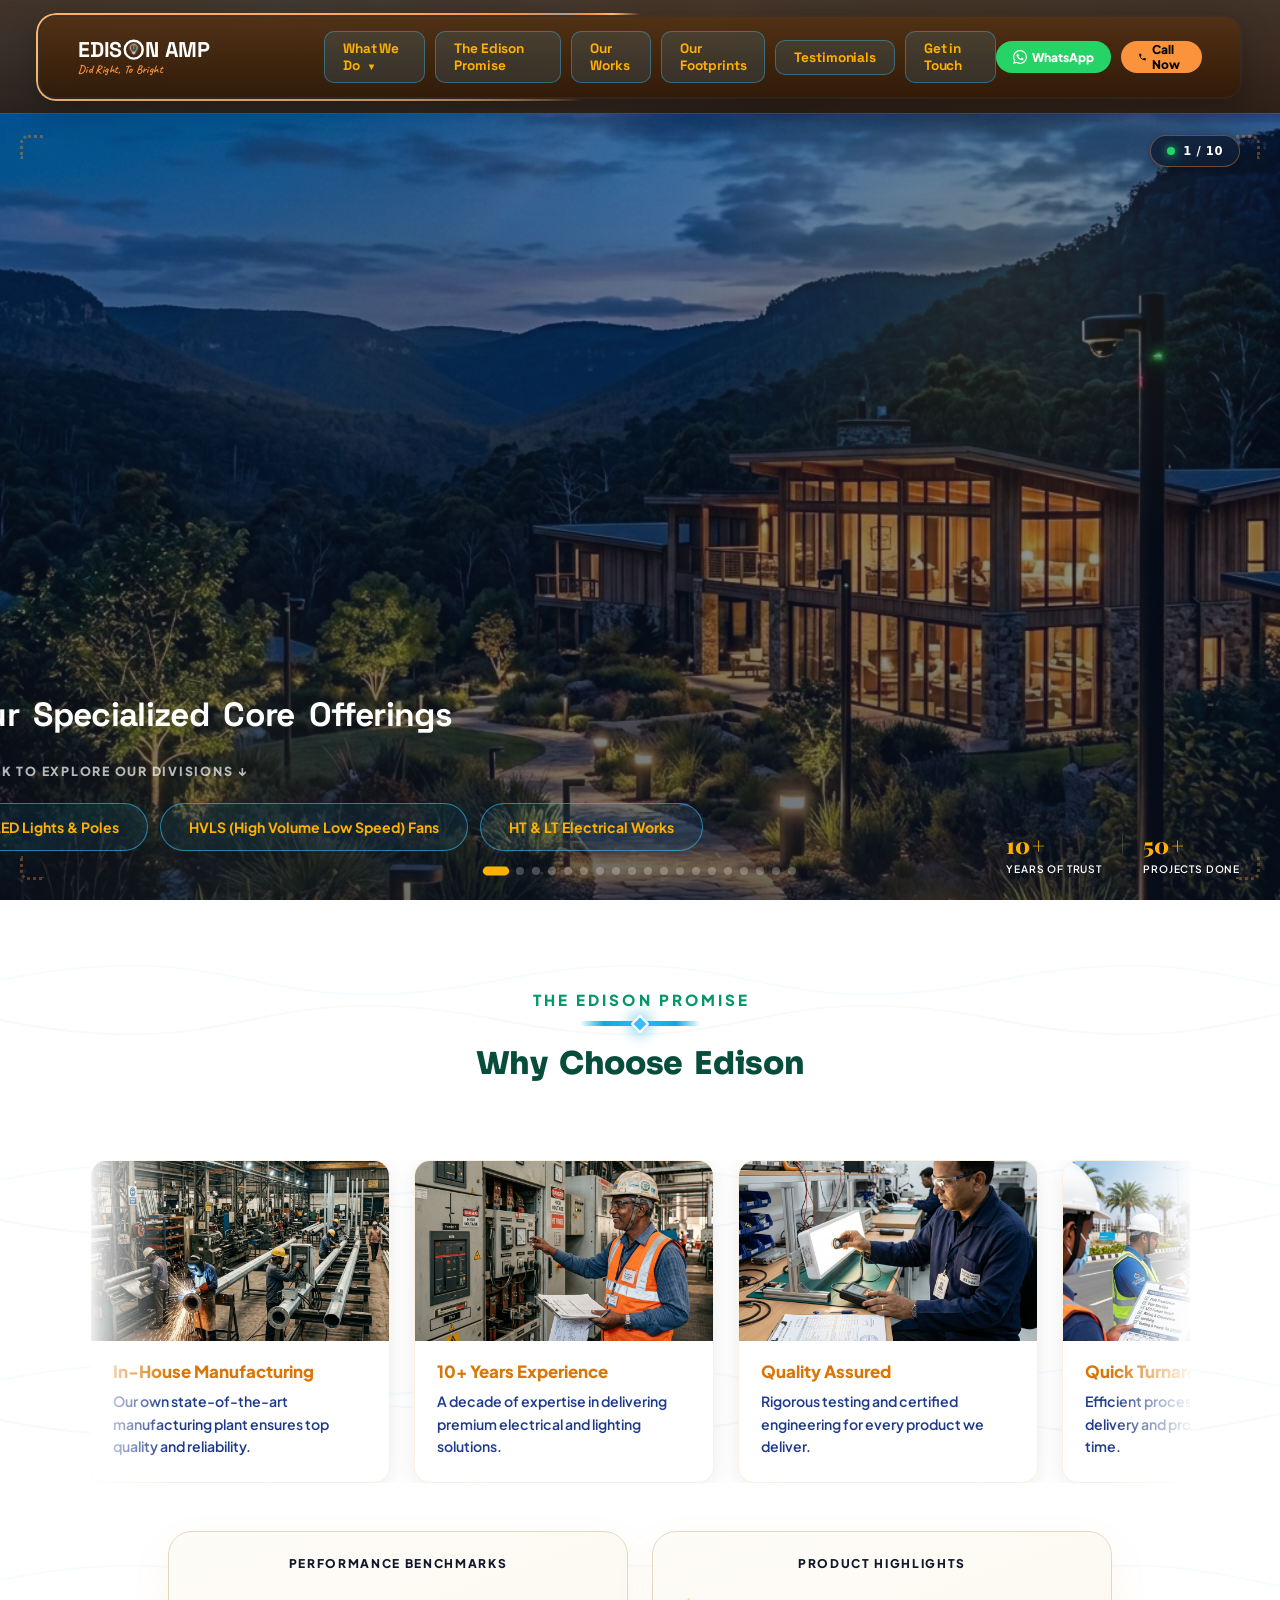
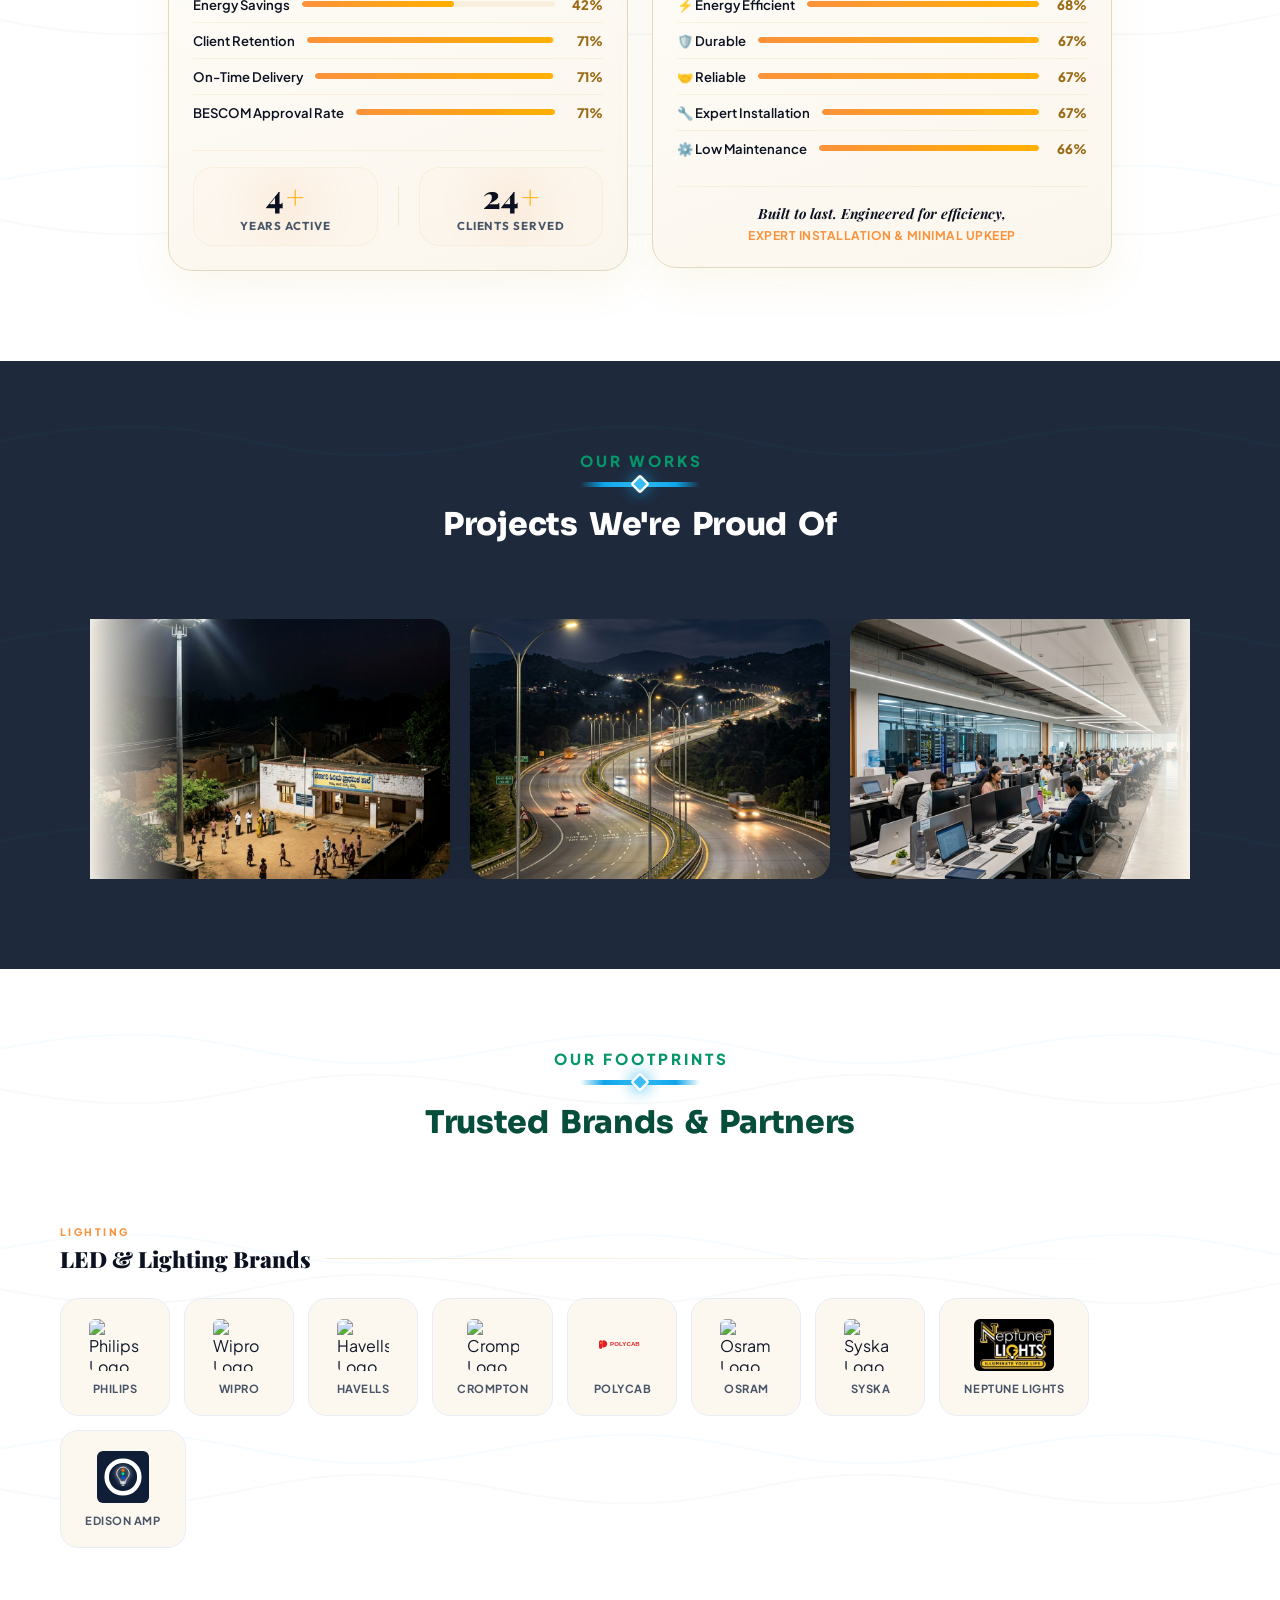
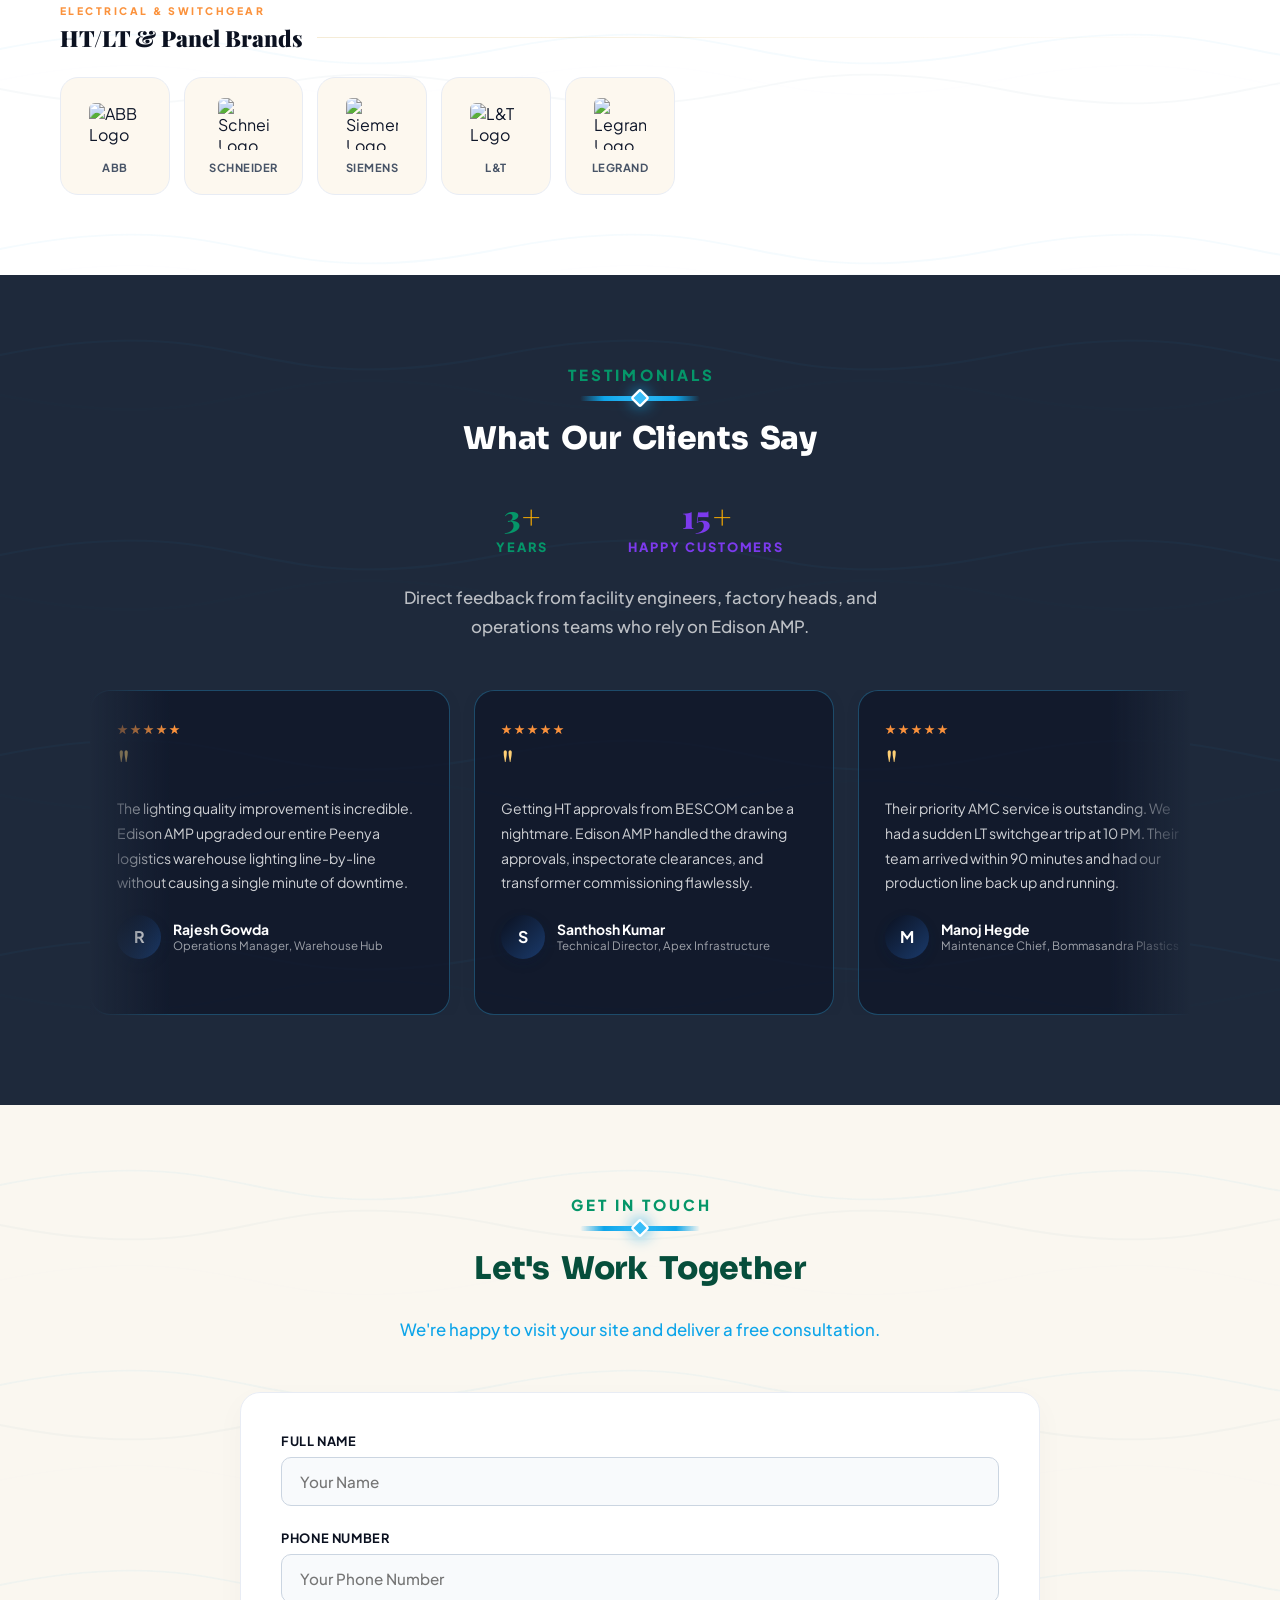
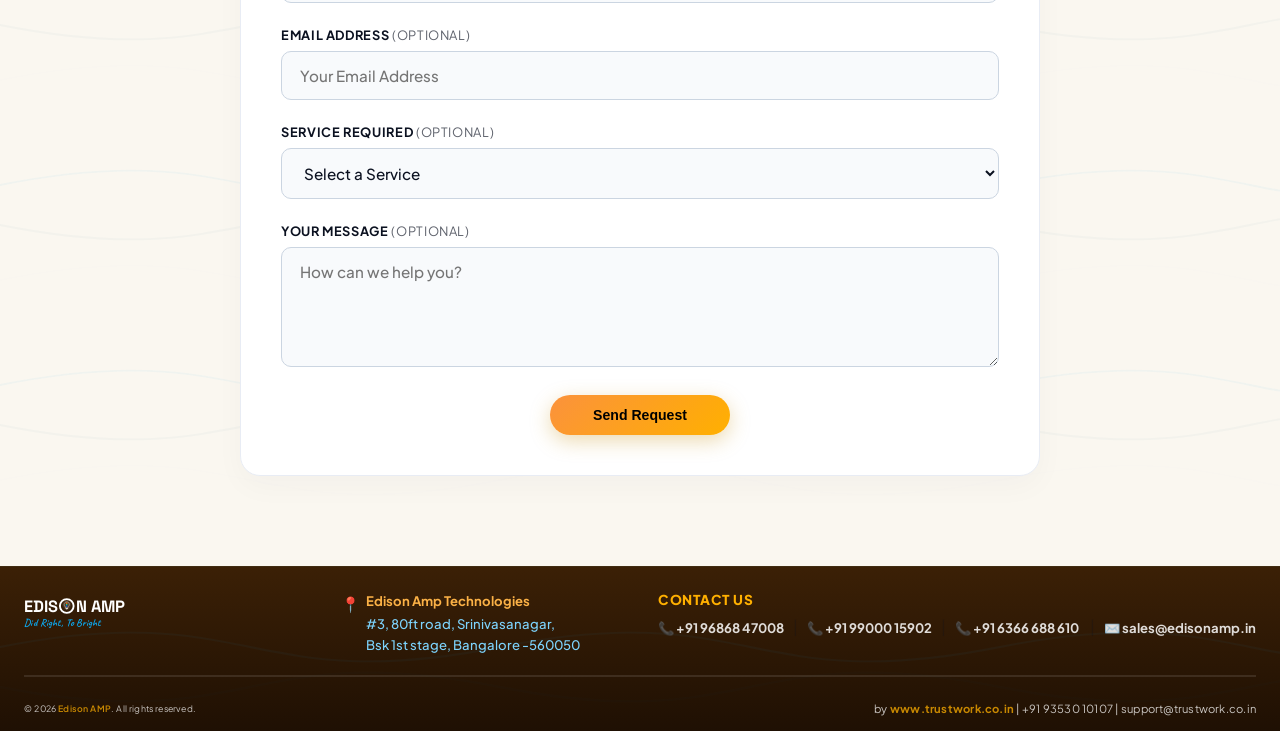
==== commit 00a268e5: "Update hero dots from 10 to 19 to match all slides" ====
--- a/index.html
+++ b/index.html
@@ -348,6 +348,15 @@
   
   <div class="hero-dots" style="position: absolute; bottom: 25px; left: 50%; transform: translateX(-50%); z-index: 10;">
     <button class="hero-dot active"></button>
+    <button class="hero-dot"></button>
+    <button class="hero-dot"></button>
+    <button class="hero-dot"></button>
+    <button class="hero-dot"></button>
+    <button class="hero-dot"></button>
+    <button class="hero-dot"></button>
+    <button class="hero-dot"></button>
+    <button class="hero-dot"></button>
+    <button class="hero-dot"></button>
     <button class="hero-dot"></button>
     <button class="hero-dot"></button>
     <button class="hero-dot"></button>
--- a/index.css
+++ b/index.css
@@ -360,6 +360,20 @@
   background-size: 90% auto !important;
   background-position: center top !important;
 }
+/* Slides 12-19 (product page images) — show full image, no crop */
+.hero-bg-slide:nth-child(12),
+.hero-bg-slide:nth-child(13),
+.hero-bg-slide:nth-child(14),
+.hero-bg-slide:nth-child(15),
+.hero-bg-slide:nth-child(16),
+.hero-bg-slide:nth-child(17),
+.hero-bg-slide:nth-child(18),
+.hero-bg-slide:nth-child(19) {
+  background-size: contain !important;
+  background-position: center center !important;
+  background-repeat: no-repeat !important;
+  background-color: #0a1428 !important;
+}
 #home .stat-lbl {
   color: rgba(255, 255, 255, 0.7) !important;
 }
